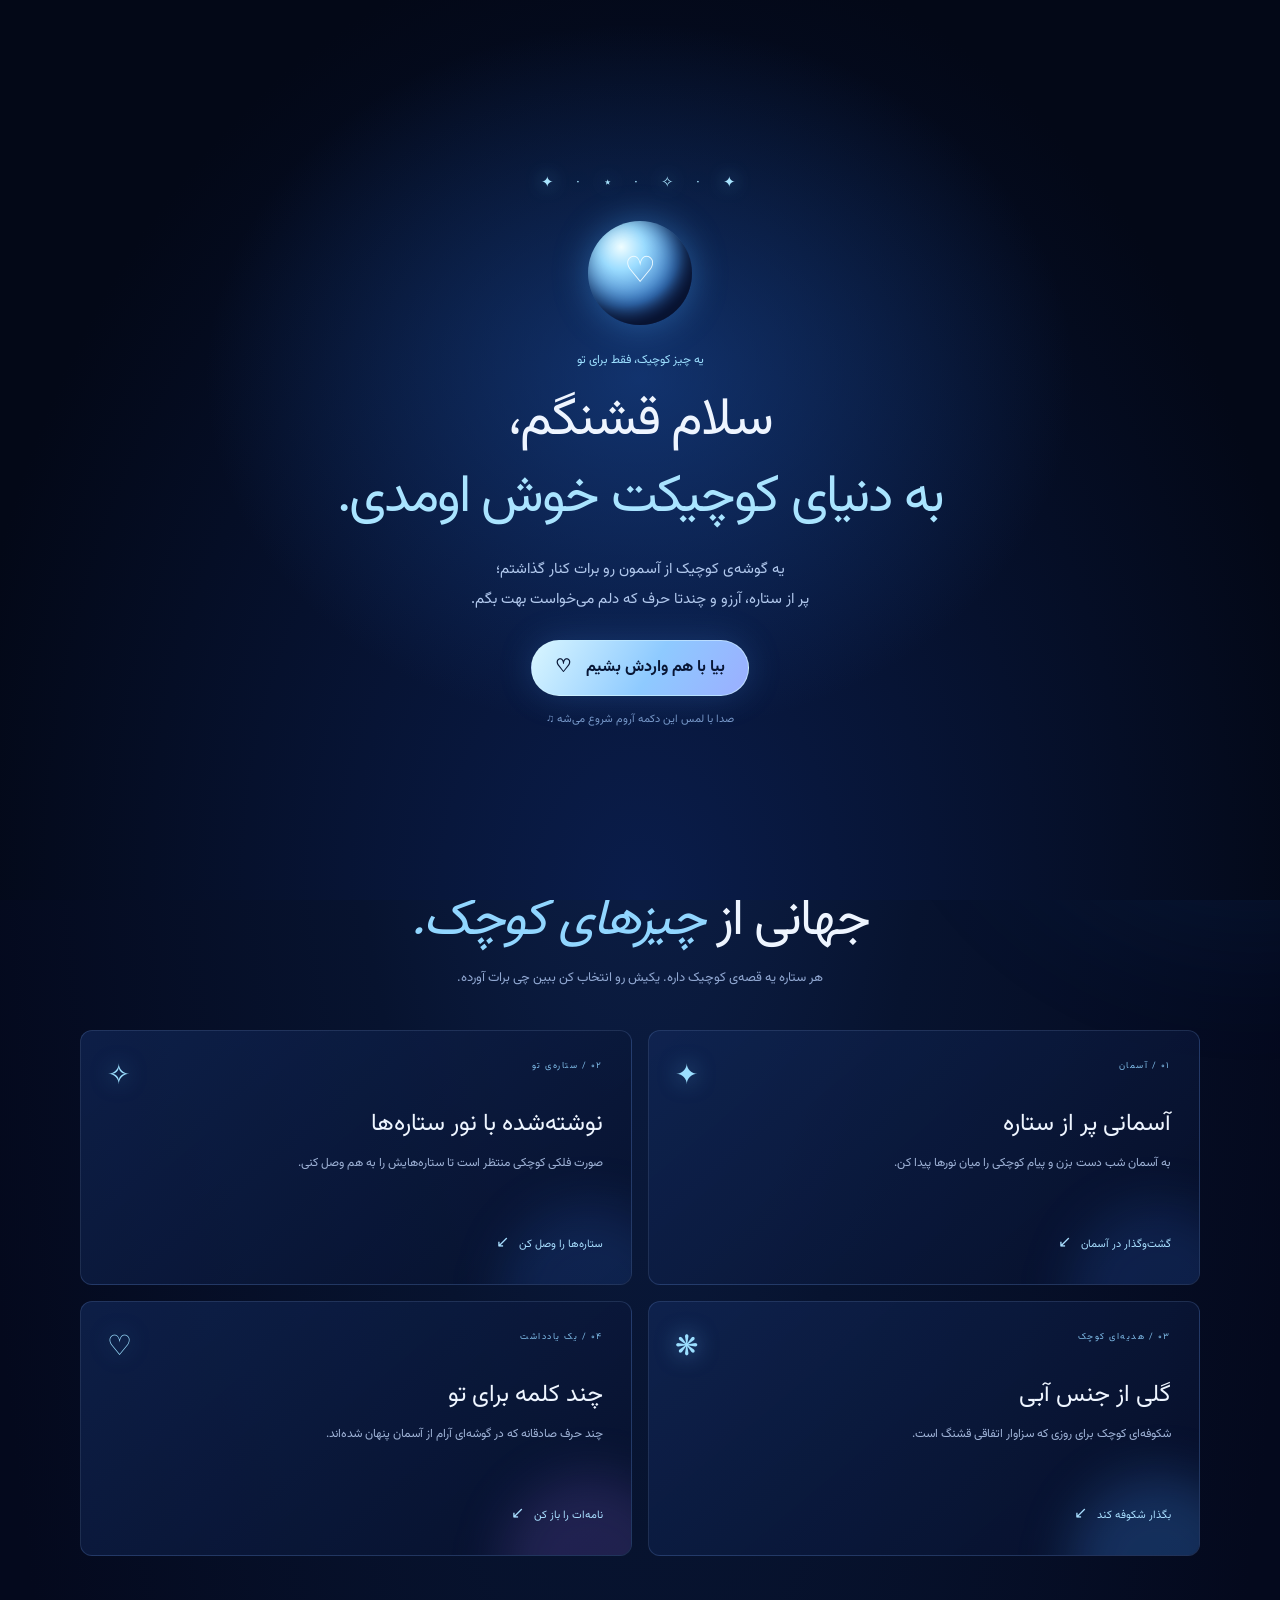
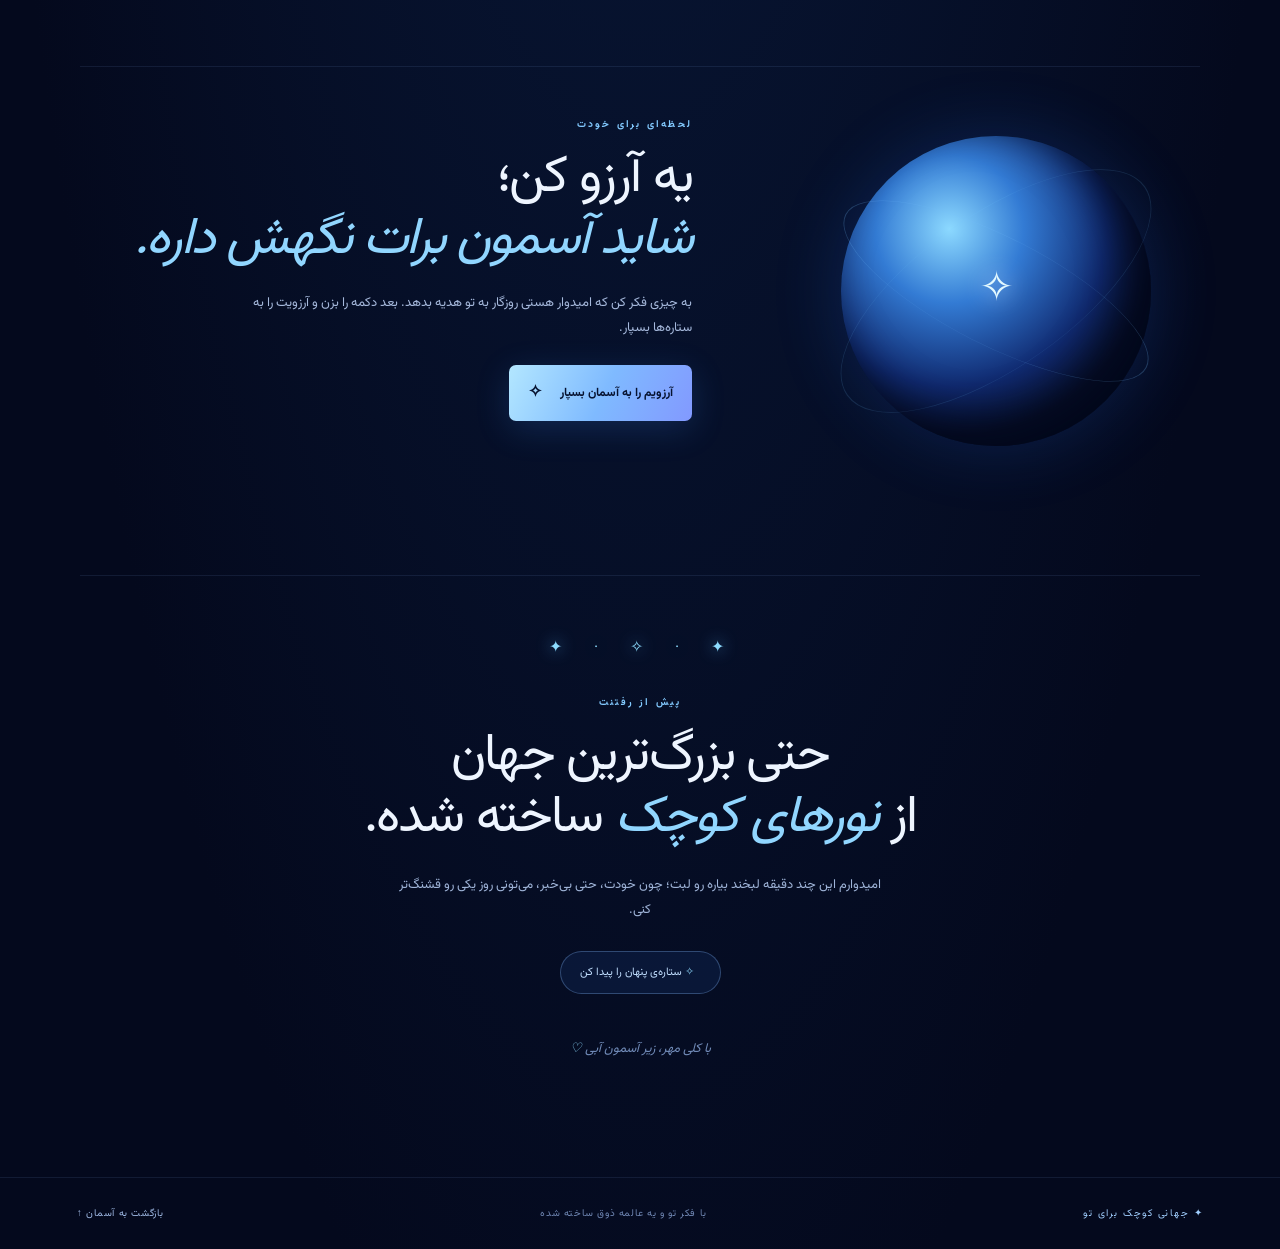
==== index.html @ e58a8e05 "test v1" ====
<!doctype html>
<html lang="fa" dir="rtl">
<head>
  <meta charset="utf-8">
  <meta name="viewport" content="width=device-width, initial-scale=1">
  <meta name="theme-color" content="#050b25">
  <meta name="description" content="جهانی کوچک که با عشق و توجه، فقط برای تو ساخته شده است.">
  <title>جهانی کوچک برای تو ✦</title>
  <link rel="preconnect" href="https://fonts.googleapis.com">
  <link rel="preconnect" href="https://fonts.gstatic.com" crossorigin>
  <link href="https://fonts.googleapis.com/css2?family=Vazirmatn:wght@300;400;500;600;700&family=Playfair+Display:wght@400;500;600;700&display=swap" rel="stylesheet">
  <link rel="stylesheet" href="style.css">
</head>
<body>

  <div id="welcomeScreen" class="welcome-screen">
    <div class="welcome-stars" aria-hidden="true">✦　·　✧　·　⋆　·　✦</div>
    <div class="welcome-moon" aria-hidden="true"><span>♡</span></div>
    <p class="welcome-kicker">یه چیز کوچیک، فقط برای تو</p>
    <h1 class="welcome-title">سلام قشنگم،<br><em>به دنیای کوچیکت خوش اومدی.</em></h1>
    <p class="welcome-text">یه گوشه‌ی کوچیک از آسمون رو برات کنار گذاشتم؛<br>پر از ستاره، آرزو و چندتا حرف که دلم می‌خواست بهت بگم.</p>
    <button id="enterUniverse" class="welcome-button" type="button">بیا با هم واردش بشیم <span>♡</span></button>
    <p class="welcome-hint">صدا با لمس این دکمه آروم شروع می‌شه ♫</p>
  </div>

  <div class="sky-noise" aria-hidden="true"></div>
  <canvas id="starfield" aria-hidden="true"></canvas>
  <div class="nebula nebula-one" aria-hidden="true"></div>
  <div class="nebula nebula-two" aria-hidden="true"></div>

  <header class="topbar">
    <a class="brand" href="#home" aria-label="خانه"><span class="brand-star">✦</span> جهانی کوچک برای تو</a>
    <button id="soundToggle" class="icon-button" type="button" aria-label="روشن یا خاموش کردن موسیقی" title="موسیقی"><span id="soundIcon">♫</span><span id="soundState">موسیقی خاموش</span></button>
  </header>

  <main>
    <section id="home" class="hero section-shell">
      <div class="hero-copy">
        <p class="eyebrow"><span class="eyebrow-line"></span> یه گوشه‌ی کوچیک از بی‌نهایت</p>
        <h1>یه جای کوچیک توی این دنیا هست،<br><em>که فقط برای توئه.</em></h1>
        <p class="hero-description">یه گوشه‌ی آروم از کهکشان؛ پر از ستاره، آرزوهای قشنگ و همه‌ی رنگ‌های آبی‌ای که دوست داری.</p>
        <div class="hero-actions">
          <a class="primary-button" href="#explore">بیا توی دنیای خودت <span>↙</span></a>
          <button class="text-button" id="shootingStarButton" type="button">آرزو کن <span>✧</span></button>
        </div>
        <div class="hero-note"><span class="pulse-dot"></span> عجله نکن قشنگم؛ اینجا مال خودته.</div>
      </div>
      <div class="hero-art" aria-label="تصویری خیالی از سیاره‌ای آبی و ماه درخشان">
        <div class="orbit orbit-one"></div><div class="orbit orbit-two"></div>
        <div class="planet planet-main"><div class="planet-shine"></div></div>
        <div class="moon"></div><div class="tiny-planet"></div>
        <div class="orbit-label label-top">∞ &nbsp; شگفتی‌های کوچک</div>
        <div class="orbit-label label-bottom">یک آسمان · بی‌نهایت امکان</div>
        <span class="floating-star fs-one">✦</span><span class="floating-star fs-two">✧</span><span class="floating-star fs-three">✦</span>
      </div>
      <a class="scroll-cue" href="#explore"><span></span> برای کشف، پایین برو</a>
    </section>

    <section id="explore" class="section-shell explore-section">
      <div class="section-heading">
        <p class="eyebrow">صورت فلکی مخصوص تو</p>
        <h2>جهانی از <em>چیزهای کوچک.</em></h2>
        <p>هر ستاره یه قصه‌ی کوچیک داره. یکیش رو انتخاب کن ببین چی برات آورده.</p>
      </div>
      <div class="feature-grid">
        <button class="feature-card card-stars" data-modal="stars" type="button">
          <span class="card-number">۰۱ / آسمان</span><span class="card-icon">✦</span>
          <span class="card-title">آسمانی پر از ستاره</span>
          <span class="card-description">به آسمان شب دست بزن و پیام کوچکی را میان نورها پیدا کن.</span>
          <span class="card-link">گشت‌وگذار در آسمان <b>↙</b></span><span class="card-glow"></span>
        </button>
        <button class="feature-card card-constellation" data-modal="constellation" type="button">
          <span class="card-number">۰۲ / ستاره‌ی تو</span><span class="card-icon">✧</span>
          <span class="card-title">نوشته‌شده با نور ستاره‌ها</span>
          <span class="card-description">صورت فلکی کوچکی منتظر است تا ستاره‌هایش را به هم وصل کنی.</span>
          <span class="card-link">ستاره‌ها را وصل کن <b>↙</b></span><span class="card-glow"></span>
        </button>
        <button class="feature-card card-flower" data-modal="flower" type="button">
          <span class="card-number">۰۳ / هدیه‌ای کوچک</span><span class="card-icon">❋</span>
          <span class="card-title">گلی از جنس آبی</span>
          <span class="card-description">شکوفه‌ای کوچک برای روزی که سزاوار اتفاقی قشنگ است.</span>
          <span class="card-link">بگذار شکوفه کند <b>↙</b></span><span class="card-glow"></span>
        </button>
        <button class="feature-card card-letter" data-modal="letter" type="button">
          <span class="card-number">۰۴ / یک یادداشت</span><span class="card-icon">♡</span>
          <span class="card-title">چند کلمه برای تو</span>
          <span class="card-description">چند حرف صادقانه که در گوشه‌ای آرام از آسمان پنهان شده‌اند.</span>
          <span class="card-link">نامه‌ات را باز کن <b>↙</b></span><span class="card-glow"></span>
        </button>
      </div>
    </section>

    <section class="wish-section section-shell">
      <div class="wish-orb" aria-hidden="true"><span>✧</span></div>
      <div class="wish-copy">
        <p class="eyebrow">لحظه‌ای برای خودت</p>
        <h2>یه آرزو کن؛<br><em>شاید آسمون برات نگهش داره.</em></h2>
        <p>به چیزی فکر کن که امیدوار هستی روزگار به تو هدیه بدهد. بعد دکمه را بزن و آرزویت را به ستاره‌ها بسپار.</p>
        <button id="wishButton" class="primary-button" type="button">آرزویم را به آسمان بسپار <span>✧</span></button>
        <p id="wishFeedback" class="wish-feedback" aria-live="polite"></p>
      </div>
    </section>

    <section class="final-section section-shell">
      <div class="final-stars">✦　·　✧　·　✦</div>
      <p class="eyebrow">پیش از رفتنت</p>
      <h2>حتی بزرگ‌ترین جهان<br>از <em>نورهای کوچک</em> ساخته شده.</h2>
      <p class="final-message">امیدوارم این چند دقیقه لبخند بیاره رو لبت؛ چون خودت، حتی بی‌خبر، می‌تونی روز یکی رو قشنگ‌تر کنی.</p>
      <button id="secretButton" class="secret-button" type="button"><span class="lock-icon">✧</span> ستاره‌ی پنهان را پیدا کن</button>
      <p class="signature">با کلی مهر، زیر آسمون آبی <span>♡</span></p>
    </section>
  </main>

  <footer class="footer"><span>✦ جهانی کوچک برای تو</span><span>با فکر تو و یه عالمه ذوق ساخته شده</span><a href="#home">بازگشت به آسمان ↑</a></footer>

  <div id="modalBackdrop" class="modal-backdrop" hidden>
    <section class="modal" role="dialog" aria-modal="true" aria-labelledby="modalTitle">
      <button id="closeModal" class="modal-close" type="button" aria-label="بستن">×</button>
      <div id="modalVisual" class="modal-visual" aria-hidden="true"></div>
      <p id="modalEyebrow" class="eyebrow">کشفی کوچک</p>
      <h2 id="modalTitle">شگفتی کوچکی</h2>
      <div id="modalBody" class="modal-body"></div>
      <div id="modalExtra"></div>
    </section>
  </div>
  <div id="toast" class="toast" role="status" aria-live="polite"></div>
  <script src="script.js"></script>
</body>
</html>
---- style.css ----
:root {
  --ink: #eef5ff; --muted: #a4b8df; --blue: #78baff; --cyan: #8de8ff;
  --night: #04091d; --panel: rgba(10, 22, 57, .68); --line: rgba(142, 184, 255, .17);
  --serif: "Vazirmatn", Tahoma, serif; --sans: "Vazirmatn", Tahoma, sans-serif;
}
* { box-sizing: border-box; }
html { scroll-behavior: smooth; scroll-padding-top: 90px; }
body { margin: 0; min-height: 100vh; color: var(--ink); background: radial-gradient(ellipse at 50% 0%, #11295b 0%, #07132f 38%, #04091d 78%); font-family: var(--sans); overflow-x: hidden; direction: rtl; }
body.modal-open { overflow: hidden; }
button, a { font: inherit; }
a { color: inherit; text-decoration: none; }
button { color: inherit; }
::selection { background: #6caaff; color: #03102c; }
#starfield { position: fixed; inset: 0; width: 100%; height: 100%; z-index: -2; pointer-events: none; }
.sky-noise { position: fixed; inset: 0; z-index: -1; pointer-events: none; opacity: .13; background-image: url("data:image/svg+xml,%3Csvg viewBox='0 0 180 180' xmlns='http://www.w3.org/2000/svg'%3E%3Cfilter id='n'%3E%3CfeTurbulence type='fractalNoise' baseFrequency='.85' numOctaves='3' stitchTiles='stitch'/%3E%3C/filter%3E%3Crect width='100%25' height='100%25' filter='url(%23n)' opacity='.3'/%3E%3C/svg%3E"); }
.nebula { position: fixed; width: 40vw; height: 40vw; border-radius: 50%; filter: blur(90px); z-index: -2; opacity: .11; pointer-events: none; }
.nebula-one { background: #245de4; top: 10%; left: -18%; }.nebula-two { background: #267bd5; right: -18%; top: 45%; }
.topbar { height: 82px; padding: 0 clamp(22px, 6vw, 90px); display: flex; align-items: center; justify-content: space-between; border-bottom: 1px solid rgba(163, 196, 255, .1); background: rgba(4, 9, 29, .36); backdrop-filter: blur(16px); position: sticky; top: 0; z-index: 20; }
.brand { font-family: var(--serif); letter-spacing: .04em; font-size: 18px; }.brand-star { color: var(--cyan); margin-right: 9px; text-shadow: 0 0 16px #6dbaff; }
.icon-button { display: flex; align-items: center; gap: 8px; background: transparent; border: 1px solid var(--line); border-radius: 99px; padding: 10px 14px; color: var(--muted); cursor: pointer; font-size: 13px; transition: .2s; }.icon-button:hover { border-color: #79baff; color: white; }
.section-shell { width: min(1120px, calc(100% - 44px)); margin-inline: auto; }
.hero { min-height: 690px; display: grid; grid-template-columns: 1.02fr .98fr; align-items: center; gap: 30px; position: relative; padding-top: 50px; padding-bottom: 95px; }
.hero-copy { position: relative; z-index: 2; padding-bottom: 10px; }.eyebrow { color: #83caff; letter-spacing: .22em; font-size: 10px; font-weight: 700; margin: 0 0 22px; }.eyebrow-line { display: inline-block; vertical-align: middle; width: 26px; height: 1px; background: var(--cyan); margin-right: 10px; }
h1, h2 { font-family: var(--serif); font-weight: 400; letter-spacing: -.035em; } h1 { font-size: clamp(42px, 5vw, 68px); line-height: 1.13; margin: 0; } h1 em, h2 em { color: #91d6ff; font-weight: 400; }
.hero-description { max-width: 440px; color: #afc1e4; line-height: 1.9; font-size: 14px; margin: 24px 0 28px; }
.hero-actions { display: flex; align-items: center; flex-wrap: wrap; gap: 22px; }.primary-button { display: inline-flex; align-items: center; justify-content: center; gap: 18px; background: linear-gradient(115deg, #b3e7ff, #7fbaff 52%, #8299ff); color: #071331; font-weight: 700; font-size: 12px; border: 0; border-radius: 7px; padding: 15px 19px; cursor: pointer; box-shadow: 0 8px 34px rgba(65, 144, 255, .19); transition: transform .25s, box-shadow .25s; }.primary-button:hover { transform: translateY(-3px); box-shadow: 0 12px 42px rgba(65, 144, 255, .32); }.primary-button span { font-size: 17px; }
.text-button { background: transparent; border: 0; color: #c2d3f3; font-size: 12px; cursor: pointer; padding: 10px 0; }.text-button span { color: var(--cyan); margin-left: 5px; font-size: 17px; }.hero-note { margin-top: 34px; font-size: 11px; color: #8297bf; display: flex; align-items: center; gap: 9px; }.pulse-dot { width: 6px; height: 6px; border-radius: 50%; background: #6ce2ff; box-shadow: 0 0 12px #6ce2ff; }
.hero-art { height: 470px; position: relative; display: grid; place-items: center; isolation: isolate; }.hero-art::before { content: ""; position: absolute; width: 85%; aspect-ratio: 1; border-radius: 50%; background: radial-gradient(circle, rgba(39, 114, 255, .22), rgba(13, 42, 111, .07) 48%, transparent 70%); }
.planet { position: absolute; border-radius: 50%; }.planet-main { width: clamp(180px, 22vw, 270px); aspect-ratio: 1; background: radial-gradient(circle at 30% 25%, #a9efff 0%, #448ddd 13%, #244da8 39%, #101f5a 68%, #07112f 85%); box-shadow: inset -20px -25px 45px #020719, inset 8px 8px 25px rgba(169, 239, 255, .38), 0 0 55px rgba(47, 129, 255, .28); overflow: hidden; animation: planetFloat 8s ease-in-out infinite; }.planet-main::before { content: ""; position: absolute; width: 130%; height: 38%; top: 20%; left: -15%; transform: rotate(-32deg); border-radius: 50%; border-top: 10px solid rgba(116, 205, 255, .18); border-bottom: 16px solid rgba(6, 20, 69, .25); filter: blur(2px); }.planet-main::after { content: ""; position: absolute; width: 70%; height: 15%; top: 55%; left: 5%; transform: rotate(-28deg); border-radius: 50%; background: rgba(125, 214, 255, .12); filter: blur(7px); }
.planet-shine { position: absolute; width: 45%; height: 25%; top: 12%; left: 13%; border-radius: 50%; transform: rotate(-35deg); background: rgba(213, 249, 255, .22); filter: blur(10px); }
.orbit { position: absolute; border: 1px solid rgba(125, 199, 255, .2); border-radius: 50%; transform: rotate(-24deg); }.orbit-one { width: 116%; height: 44%; }.orbit-two { width: 106%; height: 67%; transform: rotate(38deg); border-color: rgba(125, 199, 255, .12); }
.moon { position: absolute; width: 66px; height: 66px; border-radius: 50%; top: 58px; right: 48px; background: #e2f5ff; box-shadow: 0 0 34px rgba(151, 222, 255, .48); }.moon::after { content: ""; position: absolute; inset: -3px -11px 4px 14px; border-radius: 50%; background: #081737; }
.tiny-planet { position: absolute; width: 18px; height: 18px; border-radius: 50%; background: #d7a8ff; top: 125px; left: 40px; box-shadow: 0 0 22px #8c81ff; }.floating-star { position: absolute; color: #d4f4ff; text-shadow: 0 0 17px #6fcfff; animation: twinkle 3s ease-in-out infinite; }.fs-one { top: 76px; left: 20%; font-size: 21px; }.fs-two { bottom: 78px; right: 20%; font-size: 27px; animation-delay: 1s; }.fs-three { top: 36%; right: 9%; font-size: 15px; animation-delay: 1.8s; }
.orbit-label { position: absolute; color: #88acd8; font-size: 9px; letter-spacing: .18em; text-transform: uppercase; }.label-top { top: 12px; left: 20px; }.label-bottom { bottom: 8px; right: 5px; }
.scroll-cue { position: absolute; bottom: 29px; left: 0; color: #748bb7; font-size: 9px; letter-spacing: .2em; display: flex; align-items: center; gap: 12px; }.scroll-cue span { display: inline-block; height: 30px; width: 1px; background: linear-gradient(var(--cyan), transparent); }
.explore-section { padding-top: 90px; padding-bottom: 110px; }.section-heading { text-align: center; margin-bottom: 42px; }.section-heading .eyebrow { margin-bottom: 14px; }.section-heading h2, .wish-copy h2, .final-section h2 { font-size: clamp(35px, 4.2vw, 52px); line-height: 1.18; margin: 0; }.section-heading > p:last-child { color: #91a8d2; font-size: 13px; margin-top: 16px; }
.feature-grid { display: grid; grid-template-columns: repeat(2, 1fr); gap: 16px; }.feature-card { position: relative; isolation: isolate; min-height: 255px; padding: 28px; text-align: left; display: flex; flex-direction: column; align-items: flex-start; border: 1px solid rgba(132, 174, 245, .19); border-radius: 12px; background: linear-gradient(140deg, rgba(17, 39, 87, .7), rgba(7, 16, 43, .75)); overflow: hidden; cursor: pointer; transition: transform .25s, border-color .25s, background .25s; }.feature-card:hover { transform: translateY(-4px); border-color: rgba(129, 201, 255, .6); background: linear-gradient(140deg, rgba(22, 54, 112, .8), rgba(7, 16, 43, .85)); }.card-number { font-size: 9px; letter-spacing: .17em; color: #80bde9; }.card-icon { position: absolute; top: 24px; right: 26px; font-size: 28px; color: #9cdfff; text-shadow: 0 0 22px rgba(106, 193, 255, .65); }.card-title { font: 24px var(--serif); margin-top: 32px; }.card-description { color: #9fb3d7; font-size: 12px; line-height: 1.8; max-width: 340px; margin-top: 10px; }.card-link { color: #a9dfff; font-size: 11px; margin-top: auto; padding-top: 22px; }.card-link b { font-size: 16px; font-weight: 400; margin-left: 7px; }.card-glow { position: absolute; z-index: -1; width: 180px; height: 180px; border-radius: 50%; right: -50px; bottom: -100px; background: rgba(54, 127, 255, .15); filter: blur(25px); }.card-flower .card-glow { background: rgba(69, 153, 255, .23); }.card-letter .card-glow { background: rgba(160, 121, 255, .16); }
.wish-section { display: grid; grid-template-columns: .8fr 1.2fr; gap: clamp(35px, 8vw, 100px); align-items: center; padding-top: 50px; padding-bottom: 110px; border-top: 1px solid rgba(143, 181, 255, .1); }.wish-orb { aspect-ratio: 1; width: min(100%, 310px); margin: auto; border-radius: 50%; position: relative; display: grid; place-items: center; background: radial-gradient(circle at 35% 30%, #8cd9ff, #337bd4 25%, #102a70 53%, #07102c 70%); box-shadow: inset -22px -20px 45px #02071a, 0 0 70px rgba(39, 114, 255, .2); }.wish-orb::before, .wish-orb::after { content: ""; position: absolute; inset: -14px; border: 1px solid rgba(117, 194, 255, .24); border-radius: 50%; transform: rotate(27deg) scaleY(.32); }.wish-orb::after { inset: -27px; transform: rotate(-35deg) scaleY(.42); border-color: rgba(117, 194, 255, .14); }.wish-orb span { font-size: 42px; color: #e3f9ff; text-shadow: 0 0 24px white; animation: twinkle 2.4s infinite; }.wish-copy .eyebrow { margin-bottom: 16px; }.wish-copy > p:not(.eyebrow):not(.wish-feedback) { color: #a6b9dc; font-size: 13px; line-height: 1.9; max-width: 440px; margin: 20px 0 25px; }.wish-feedback { color: #9edbff; font-size: 12px; min-height: 18px; margin-top: 14px; }
.final-section { text-align: center; padding-top: 60px; padding-bottom: 105px; border-top: 1px solid rgba(143, 181, 255, .1); }.final-stars { color: #8ddcff; letter-spacing: .5em; margin-bottom: 34px; text-shadow: 0 0 16px #5aaeff; }.final-section .eyebrow { margin-bottom: 16px; }.final-message { max-width: 490px; margin: 24px auto 28px; color: #9fb4d8; font-size: 13px; line-height: 1.9; }.secret-button { background: rgba(27, 58, 117, .25); border: 1px solid rgba(135, 188, 255, .3); border-radius: 99px; padding: 12px 19px; color: #c1dfff; font-size: 11px; cursor: pointer; transition: .2s; }.secret-button:hover { border-color: #8edaff; box-shadow: 0 0 24px rgba(80, 164, 255, .15); }.lock-icon { color: #8edaff; margin-right: 7px; }.signature { margin-top: 45px; color: #718bb8; font: italic 13px var(--serif); }.signature span { color: #8edaff; }
.footer { border-top: 1px solid rgba(143, 181, 255, .1); min-height: 72px; display: flex; align-items: center; justify-content: space-between; gap: 18px; padding: 20px clamp(22px, 6vw, 90px); color: #6f86b2; font-size: 10px; letter-spacing: .06em; }.footer span:first-child { color: #a1cfff; letter-spacing: .15em; }.footer a { color: #9fb9e4; }
.modal-backdrop { position: fixed; inset: 0; z-index: 50; background: rgba(1, 4, 16, .78); backdrop-filter: blur(14px); display: grid; place-items: center; padding: 20px; }.modal-backdrop[hidden] { display: none; }.modal { position: relative; width: min(540px, 100%); max-height: min(86vh, 760px); overflow-y: auto; padding: 36px clamp(22px, 5vw, 44px) 38px; border-radius: 17px; border: 1px solid rgba(140, 194, 255, .28); background: radial-gradient(ellipse at 50% 0%, #172f67, #08142f 64%); box-shadow: 0 30px 100px #000a; text-align: center; animation: modalIn .25s ease-out; }.modal-close { position: absolute; right: 15px; top: 12px; width: 35px; height: 35px; border-radius: 50%; background: rgba(255,255,255,.06); border: 1px solid var(--line); color: #d4e7ff; font-size: 24px; cursor: pointer; }.modal-visual { min-height: 110px; display: grid; place-items: center; font-size: 62px; color: #b1e7ff; text-shadow: 0 0 35px #438eff; }.modal .eyebrow { margin: 12px 0; font-size: 9px; }.modal h2 { font-size: 34px; margin: 0 0 15px; }.modal-body { color: #b3c5e4; font-size: 13px; line-height: 1.9; }.modal-body p { margin: 10px 0; }.modal-body em { color: #b3e5ff; font-style: normal; }.modal-body .personal-note { color: #d7eaff; font: 18px/1.7 var(--serif); margin: 20px 0; }.modal-extra-button { margin-top: 18px; }.name-input { width: 100%; margin-top: 15px; padding: 12px 14px; border-radius: 7px; border: 1px solid var(--line); background: rgba(2, 9, 29, .7); color: white; outline: none; }.name-input:focus { border-color: #83caff; }.mini-button { background: rgba(89, 154, 255, .14); border: 1px solid rgba(136, 198, 255, .38); border-radius: 7px; color: #d3eaff; padding: 10px 15px; cursor: pointer; font-size: 12px; margin-top: 13px; }.flower-art { height: 135px; position: relative; display: grid; place-items: center; }.flower-art .petal { position: absolute; width: 31px; height: 58px; background: linear-gradient(#c8f7ff, #5b9bff 55%, #3450bc); border-radius: 80% 20% 70% 30%; transform-origin: bottom center; box-shadow: 0 0 19px #529dff77; opacity: .9; transition: transform .8s cubic-bezier(.2,.8,.2,1); }.flower-art.bloomed .petal { transform: rotate(var(--r)) translateY(-23px) scale(1.1); }.flower-art .petal:nth-child(1) { --r: 0deg; }.flower-art .petal:nth-child(2) { --r: 60deg; }.flower-art .petal:nth-child(3) { --r: 120deg; }.flower-art .petal:nth-child(4) { --r: 180deg; }.flower-art .petal:nth-child(5) { --r: 240deg; }.flower-art .petal:nth-child(6) { --r: 300deg; }.flower-art .center { width: 23px; height: 23px; border-radius: 50%; background: radial-gradient(circle, #fff4b3, #7adfff 65%); box-shadow: 0 0 25px #8bdfff; z-index: 2; }.constellation-board { position: relative; height: 150px; margin: 15px auto; max-width: 310px; border-radius: 10px; background: radial-gradient(ellipse, #102d63, #061027); overflow: hidden; }.constellation-board button { position: absolute; border: 0; background: #d7f7ff; box-shadow: 0 0 13px #73c9ff; width: 9px; height: 9px; border-radius: 50%; padding: 0; cursor: pointer; }.constellation-board button.connected { background: white; box-shadow: 0 0 18px white; transform: scale(1.35); }.constellation-board svg { position: absolute; inset: 0; width: 100%; height: 100%; pointer-events: none; }.constellation-board line { stroke: #8cdfff; stroke-width: 1.4; stroke-dasharray: 4 4; filter: drop-shadow(0 0 4px #70baff); }
.toast { position: fixed; bottom: 24px; left: 50%; transform: translate(-50%, 20px); opacity: 0; pointer-events: none; z-index: 80; padding: 12px 17px; border: 1px solid rgba(144, 204, 255, .28); background: rgba(8, 23, 54, .95); color: #d8edff; border-radius: 99px; font-size: 12px; box-shadow: 0 10px 40px #0006; transition: .25s; white-space: nowrap; }.toast.show { opacity: 1; transform: translate(-50%, 0); }
.shooting-star { position: fixed; z-index: 60; pointer-events: none; width: 110px; height: 2px; background: linear-gradient(90deg, transparent, white); filter: drop-shadow(0 0 5px #8de8ff); transform: rotate(-32deg); animation: shoot 1.1s ease-out forwards; }
@keyframes twinkle { 0%,100% { opacity: .55; transform: scale(.9); } 50% { opacity: 1; transform: scale(1.12); } }
@keyframes planetFloat { 0%,100% { transform: translateY(0); } 50% { transform: translateY(-10px); } }
@keyframes modalIn { from { opacity: 0; transform: translateY(12px) scale(.98); } to { opacity: 1; transform: translateY(0) scale(1); } }
@keyframes shoot { from { opacity: 0; transform: translate(0,0) rotate(-32deg); } 15% { opacity: 1; } to { opacity: 0; transform: translate(-230px, 150px) rotate(-32deg); } }
@media (max-width: 800px) {
 .topbar { height: 70px; }.hero { grid-template-columns: 1fr; padding-top: 75px; gap: 10px; min-height: auto; }.hero-copy { max-width: 620px; }.hero-art { height: 360px; width: min(100%, 510px); margin: 0 auto; }.planet-main { width: 200px; }.moon { right: 12%; top: 25px; width: 48px; height: 48px; }.scroll-cue { bottom: 22px; }.explore-section { padding-top: 65px; padding-bottom: 80px; }.wish-section { grid-template-columns: 1fr; padding-top: 75px; gap: 55px; }.wish-orb { width: 220px; }.wish-copy { text-align: center; }.wish-copy > p:not(.eyebrow):not(.wish-feedback) { margin-inline: auto; }.feature-card { min-height: 250px; padding: 22px; }.card-title { font-size: 22px; }
}
@media (max-width: 540px) {
 .section-shell { width: min(100% - 34px, 1120px); }.topbar { padding-inline: 17px; }.brand { font-size: 16px; }.icon-button { padding: 9px 11px; }.hero { padding-top: 58px; padding-bottom: 80px; }.eyebrow { font-size: 9px; letter-spacing: .17em; }h1 { font-size: clamp(38px, 10.5vw, 52px); }.hero-description { font-size: 13px; }.hero-actions { gap: 15px; }.primary-button { padding: 14px 15px; font-size: 11px; }.hero-art { height: 300px; }.planet-main { width: 170px; }.moon { width: 42px; height: 42px; }.orbit-label { font-size: 7px; }.label-bottom { right: 0; }.feature-grid { grid-template-columns: 1fr; gap: 12px; }.feature-card { min-height: 218px; }.section-heading h2, .wish-copy h2, .final-section h2 { font-size: 37px; }.explore-section { padding-bottom: 65px; }.wish-section { padding-bottom: 75px; }.final-section { padding-bottom: 75px; }.footer { flex-wrap: wrap; justify-content: center; text-align: center; padding: 20px 15px; gap: 12px 20px; }.footer span:nth-child(2) { order: 3; width: 100%; }.modal { padding-top: 30px; }.toast { max-width: calc(100% - 30px); white-space: normal; text-align: center; width: max-content; }
}
@media (prefers-reduced-motion: reduce) { *, *::before, *::after { scroll-behavior: auto !important; animation-duration: .01ms !important; animation-iteration-count: 1 !important; transition-duration: .01ms !important; } }

/* Persian / RTL refinements */
body { text-align: right; }
.topbar, .footer { direction: rtl; }
.brand-star { margin-right: 0; margin-left: 9px; }
.eyebrow-line { margin-right: 0; margin-left: 10px; }
.hero-actions { flex-direction: row; }
.hero-note { direction: rtl; }
.scroll-cue { left: auto; right: 0; }
.card-icon { right: auto; left: 26px; }
.card-link b { margin-left: 0; margin-right: 7px; }
.modal-close { right: auto; left: 15px; }
.wish-copy { text-align: right; }
.wish-copy > p:not(.eyebrow):not(.wish-feedback) { margin-right: 0; }
@media (max-width: 800px) { .wish-copy { text-align: center; } .wish-copy > p:not(.eyebrow):not(.wish-feedback) { margin-right: auto; } }


/* Romantic welcome screen + extra mobile polish */
.welcome-screen {
  position: fixed; inset: 0; z-index: 100; display: flex; flex-direction: column;
  align-items: center; justify-content: center; text-align: center;
  padding: 28px 22px; overflow: hidden;
  background: radial-gradient(ellipse at 50% 42%, rgba(26, 75, 155, .58), transparent 48%),
              radial-gradient(ellipse at 50% 100%, #0a1d4b, #030817 76%);
  transition: opacity .8s ease, visibility .8s ease;
}
.welcome-screen.leaving { opacity: 0; visibility: hidden; pointer-events: none; }
.welcome-stars { color: #a9e5ff; font-size: 15px; letter-spacing: .25em; margin-bottom: 26px; text-shadow: 0 0 18px #65bfff; animation: welcomeTwinkle 3s ease-in-out infinite; }
.welcome-moon {
  width: 104px; height: 104px; border-radius: 50%; display: grid; place-items: center;
  margin-bottom: 26px; color: #f0fbff; font-size: 36px;
  background: radial-gradient(circle at 32% 25%, #effdff, #9bdcff 22%, #397bc8 56%, #13285d 75%);
  box-shadow: 0 0 35px #4aaaff66, inset -10px -12px 25px #07112c;
  animation: moonFloat 5s ease-in-out infinite;
}
.welcome-kicker { color: #9cdfff; font-size: 12px; margin: 0 0 14px; }
.welcome-title { font-size: clamp(30px, 6vw, 53px); line-height: 1.45; margin: 0; }
.welcome-title em { color: #a9e4ff; font-style: normal; }
.welcome-text { color: #b1c8ed; font-size: clamp(13px, 2.6vw, 15px); line-height: 2; margin: 18px 0 25px; }
.welcome-button { display: inline-flex; align-items: center; justify-content: center; gap: 15px; min-height: 52px;
  border: 1px solid rgba(210, 245, 255, .6); border-radius: 999px; padding: 13px 23px;
  background: linear-gradient(120deg, #d9f6ff, #8ecaff 55%, #9baeff); color: #081635; font-weight: 700;
  box-shadow: 0 0 34px #4c9dff36; cursor: pointer; transition: transform .2s, box-shadow .2s;
}
.welcome-button:hover { transform: translateY(-3px); box-shadow: 0 0 44px #4c9dff65; }
.welcome-button span { font-size: 18px; }
.welcome-hint { color: #7798c9; font-size: 11px; margin: 15px 0 0; }
@keyframes welcomeTwinkle { 0%,100% { opacity:.55; } 50% { opacity:1; } }
@keyframes moonFloat { 0%,100% { transform: translateY(0); } 50% { transform: translateY(-8px); } }
@media (max-width: 540px) {
  .welcome-screen { padding: 24px 19px; }
  .welcome-moon { width: 82px; height: 82px; font-size: 29px; margin-bottom: 22px; }
  .welcome-title { font-size: clamp(29px, 8.5vw, 39px); }
  .welcome-text { font-size: 13px; }
  .welcome-button { width: min(100%, 310px); }
  .topbar { gap: 8px; }
  #soundState { font-size: 11px; }
}
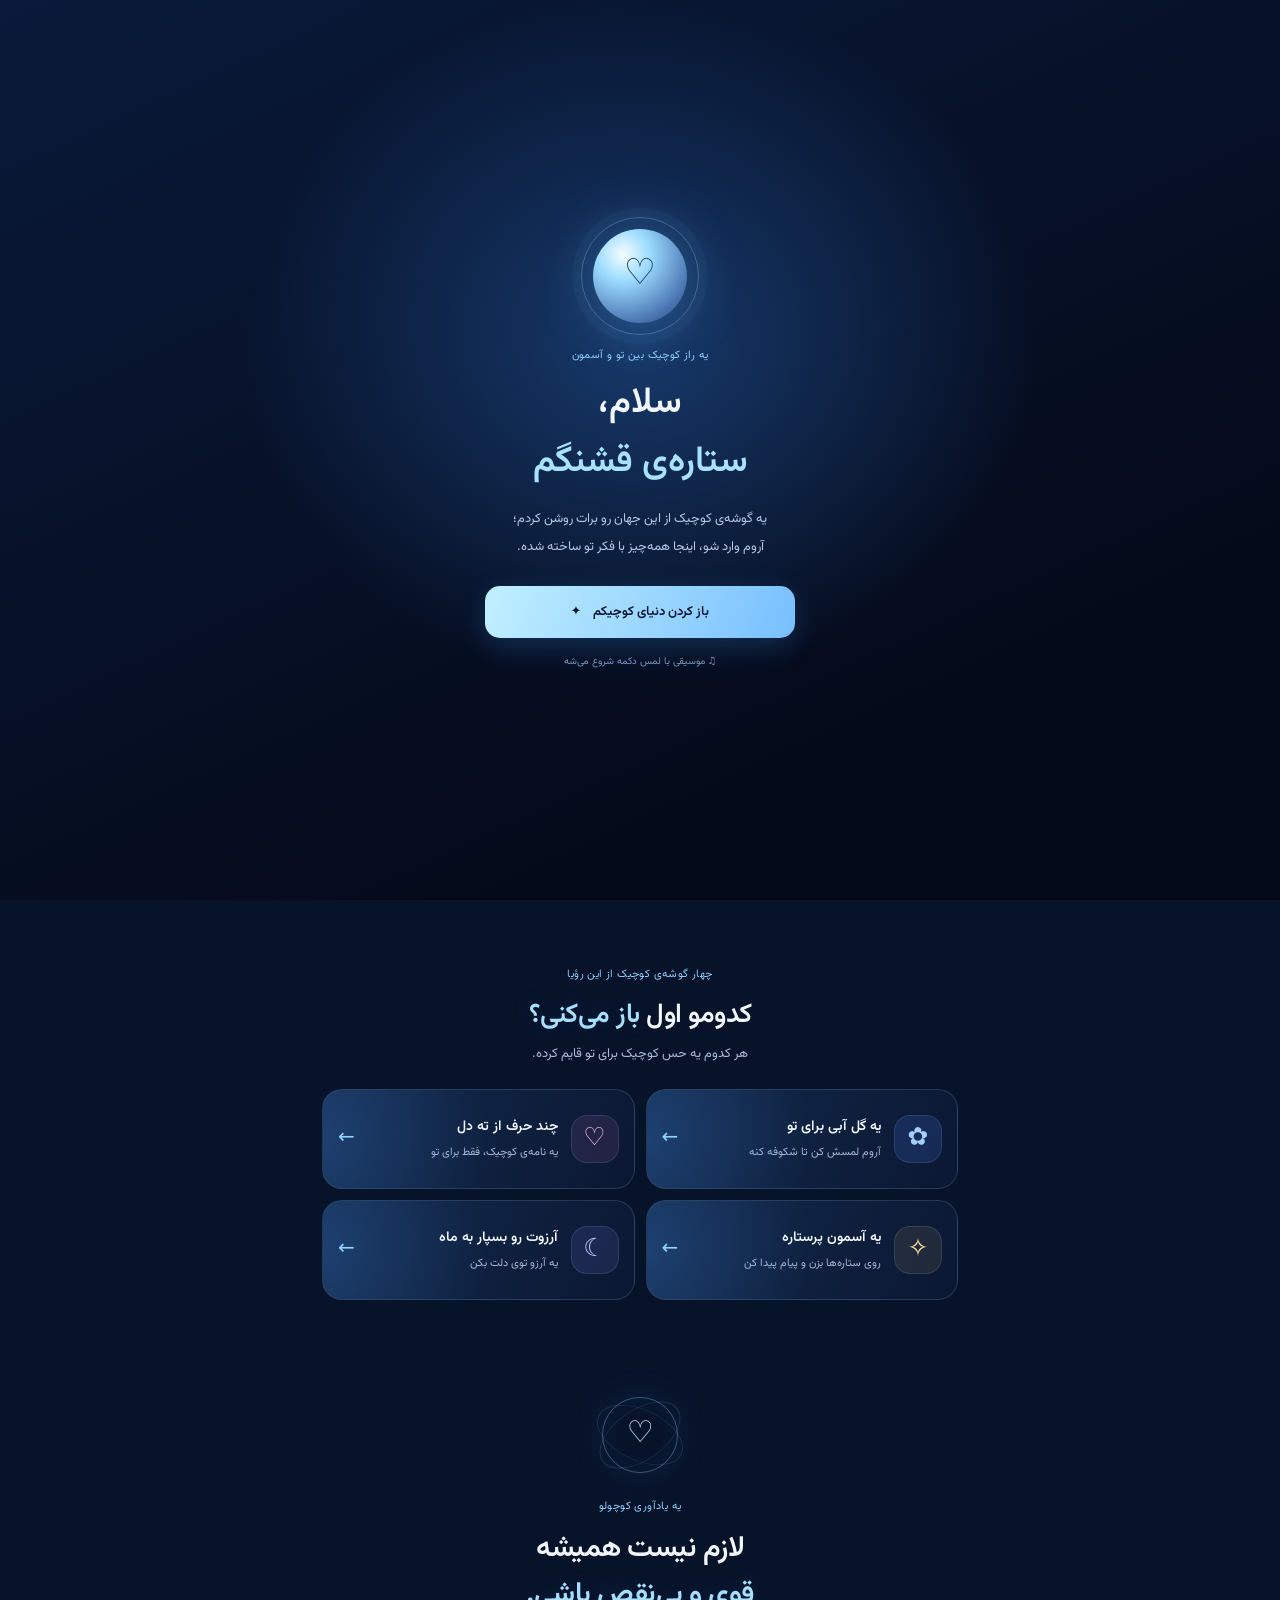
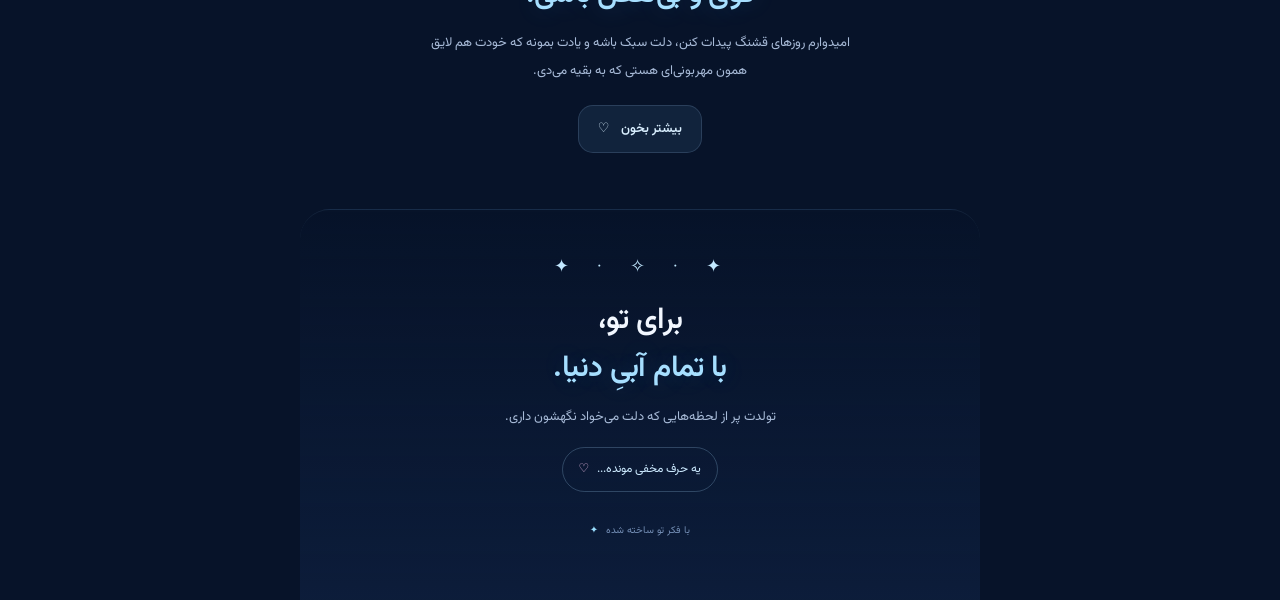
==== commit 29604cf3: "test v3" ====
--- a/index.html
+++ b/index.html
@@ -1,129 +1,39 @@
 <!doctype html>
 <html lang="fa" dir="rtl">
 <head>
-  <meta charset="utf-8">
-  <meta name="viewport" content="width=device-width, initial-scale=1">
-  <meta name="theme-color" content="#050b25">
-  <meta name="description" content="جهانی کوچک که با عشق و توجه، فقط برای تو ساخته شده است.">
-  <title>جهانی کوچک برای تو ✦</title>
-  <link rel="preconnect" href="https://fonts.googleapis.com">
-  <link rel="preconnect" href="https://fonts.gstatic.com" crossorigin>
-  <link href="https://fonts.googleapis.com/css2?family=Vazirmatn:wght@300;400;500;600;700&family=Playfair+Display:wght@400;500;600;700&display=swap" rel="stylesheet">
-  <link rel="stylesheet" href="style.css">
+<meta charset="utf-8"><meta name="viewport" content="width=device-width, initial-scale=1, viewport-fit=cover"><meta name="theme-color" content="#071329"><meta name="description" content="یک جهان کوچک، آبی و رؤیایی؛ فقط برای تو.">
+<title>برای تو، از میان ستاره‌ها ♡</title>
+<link rel="preconnect" href="https://fonts.googleapis.com"><link rel="preconnect" href="https://fonts.gstatic.com" crossorigin><link href="https://fonts.googleapis.com/css2?family=Vazirmatn:wght@300;400;500;600;700&display=swap" rel="stylesheet"><link rel="stylesheet" href="style.css">
 </head>
 <body>
-
-  <div id="welcomeScreen" class="welcome-screen">
-    <div class="welcome-stars" aria-hidden="true">✦　·　✧　·　⋆　·　✦</div>
-    <div class="welcome-moon" aria-hidden="true"><span>♡</span></div>
-    <p class="welcome-kicker">یه چیز کوچیک، فقط برای تو</p>
-    <h1 class="welcome-title">سلام قشنگم،<br><em>به دنیای کوچیکت خوش اومدی.</em></h1>
-    <p class="welcome-text">یه گوشه‌ی کوچیک از آسمون رو برات کنار گذاشتم؛<br>پر از ستاره، آرزو و چندتا حرف که دلم می‌خواست بهت بگم.</p>
-    <button id="enterUniverse" class="welcome-button" type="button">بیا با هم واردش بشیم <span>♡</span></button>
-    <p class="welcome-hint">صدا با لمس این دکمه آروم شروع می‌شه ♫</p>
-  </div>
-
-  <div class="sky-noise" aria-hidden="true"></div>
-  <canvas id="starfield" aria-hidden="true"></canvas>
-  <div class="nebula nebula-one" aria-hidden="true"></div>
-  <div class="nebula nebula-two" aria-hidden="true"></div>
-
-  <header class="topbar">
-    <a class="brand" href="#home" aria-label="خانه"><span class="brand-star">✦</span> جهانی کوچک برای تو</a>
-    <button id="soundToggle" class="icon-button" type="button" aria-label="روشن یا خاموش کردن موسیقی" title="موسیقی"><span id="soundIcon">♫</span><span id="soundState">موسیقی خاموش</span></button>
-  </header>
-
-  <main>
-    <section id="home" class="hero section-shell">
-      <div class="hero-copy">
-        <p class="eyebrow"><span class="eyebrow-line"></span> یه گوشه‌ی کوچیک از بی‌نهایت</p>
-        <h1>یه جای کوچیک توی این دنیا هست،<br><em>که فقط برای توئه.</em></h1>
-        <p class="hero-description">یه گوشه‌ی آروم از کهکشان؛ پر از ستاره، آرزوهای قشنگ و همه‌ی رنگ‌های آبی‌ای که دوست داری.</p>
-        <div class="hero-actions">
-          <a class="primary-button" href="#explore">بیا توی دنیای خودت <span>↙</span></a>
-          <button class="text-button" id="shootingStarButton" type="button">آرزو کن <span>✧</span></button>
-        </div>
-        <div class="hero-note"><span class="pulse-dot"></span> عجله نکن قشنگم؛ اینجا مال خودته.</div>
-      </div>
-      <div class="hero-art" aria-label="تصویری خیالی از سیاره‌ای آبی و ماه درخشان">
-        <div class="orbit orbit-one"></div><div class="orbit orbit-two"></div>
-        <div class="planet planet-main"><div class="planet-shine"></div></div>
-        <div class="moon"></div><div class="tiny-planet"></div>
-        <div class="orbit-label label-top">∞ &nbsp; شگفتی‌های کوچک</div>
-        <div class="orbit-label label-bottom">یک آسمان · بی‌نهایت امکان</div>
-        <span class="floating-star fs-one">✦</span><span class="floating-star fs-two">✧</span><span class="floating-star fs-three">✦</span>
-      </div>
-      <a class="scroll-cue" href="#explore"><span></span> برای کشف، پایین برو</a>
-    </section>
-
-    <section id="explore" class="section-shell explore-section">
-      <div class="section-heading">
-        <p class="eyebrow">صورت فلکی مخصوص تو</p>
-        <h2>جهانی از <em>چیزهای کوچک.</em></h2>
-        <p>هر ستاره یه قصه‌ی کوچیک داره. یکیش رو انتخاب کن ببین چی برات آورده.</p>
-      </div>
-      <div class="feature-grid">
-        <button class="feature-card card-stars" data-modal="stars" type="button">
-          <span class="card-number">۰۱ / آسمان</span><span class="card-icon">✦</span>
-          <span class="card-title">آسمانی پر از ستاره</span>
-          <span class="card-description">به آسمان شب دست بزن و پیام کوچکی را میان نورها پیدا کن.</span>
-          <span class="card-link">گشت‌وگذار در آسمان <b>↙</b></span><span class="card-glow"></span>
-        </button>
-        <button class="feature-card card-constellation" data-modal="constellation" type="button">
-          <span class="card-number">۰۲ / ستاره‌ی تو</span><span class="card-icon">✧</span>
-          <span class="card-title">نوشته‌شده با نور ستاره‌ها</span>
-          <span class="card-description">صورت فلکی کوچکی منتظر است تا ستاره‌هایش را به هم وصل کنی.</span>
-          <span class="card-link">ستاره‌ها را وصل کن <b>↙</b></span><span class="card-glow"></span>
-        </button>
-        <button class="feature-card card-flower" data-modal="flower" type="button">
-          <span class="card-number">۰۳ / هدیه‌ای کوچک</span><span class="card-icon">❋</span>
-          <span class="card-title">گلی از جنس آبی</span>
-          <span class="card-description">شکوفه‌ای کوچک برای روزی که سزاوار اتفاقی قشنگ است.</span>
-          <span class="card-link">بگذار شکوفه کند <b>↙</b></span><span class="card-glow"></span>
-        </button>
-        <button class="feature-card card-letter" data-modal="letter" type="button">
-          <span class="card-number">۰۴ / یک یادداشت</span><span class="card-icon">♡</span>
-          <span class="card-title">چند کلمه برای تو</span>
-          <span class="card-description">چند حرف صادقانه که در گوشه‌ای آرام از آسمان پنهان شده‌اند.</span>
-          <span class="card-link">نامه‌ات را باز کن <b>↙</b></span><span class="card-glow"></span>
-        </button>
-      </div>
-    </section>
-
-    <section class="wish-section section-shell">
-      <div class="wish-orb" aria-hidden="true"><span>✧</span></div>
-      <div class="wish-copy">
-        <p class="eyebrow">لحظه‌ای برای خودت</p>
-        <h2>یه آرزو کن؛<br><em>شاید آسمون برات نگهش داره.</em></h2>
-        <p>به چیزی فکر کن که امیدوار هستی روزگار به تو هدیه بدهد. بعد دکمه را بزن و آرزویت را به ستاره‌ها بسپار.</p>
-        <button id="wishButton" class="primary-button" type="button">آرزویم را به آسمان بسپار <span>✧</span></button>
-        <p id="wishFeedback" class="wish-feedback" aria-live="polite"></p>
-      </div>
-    </section>
-
-    <section class="final-section section-shell">
-      <div class="final-stars">✦　·　✧　·　✦</div>
-      <p class="eyebrow">پیش از رفتنت</p>
-      <h2>حتی بزرگ‌ترین جهان<br>از <em>نورهای کوچک</em> ساخته شده.</h2>
-      <p class="final-message">امیدوارم این چند دقیقه لبخند بیاره رو لبت؛ چون خودت، حتی بی‌خبر، می‌تونی روز یکی رو قشنگ‌تر کنی.</p>
-      <button id="secretButton" class="secret-button" type="button"><span class="lock-icon">✧</span> ستاره‌ی پنهان را پیدا کن</button>
-      <p class="signature">با کلی مهر، زیر آسمون آبی <span>♡</span></p>
-    </section>
-  </main>
-
-  <footer class="footer"><span>✦ جهانی کوچک برای تو</span><span>با فکر تو و یه عالمه ذوق ساخته شده</span><a href="#home">بازگشت به آسمان ↑</a></footer>
-
-  <div id="modalBackdrop" class="modal-backdrop" hidden>
-    <section class="modal" role="dialog" aria-modal="true" aria-labelledby="modalTitle">
-      <button id="closeModal" class="modal-close" type="button" aria-label="بستن">×</button>
-      <div id="modalVisual" class="modal-visual" aria-hidden="true"></div>
-      <p id="modalEyebrow" class="eyebrow">کشفی کوچک</p>
-      <h2 id="modalTitle">شگفتی کوچکی</h2>
-      <div id="modalBody" class="modal-body"></div>
-      <div id="modalExtra"></div>
-    </section>
-  </div>
-  <div id="toast" class="toast" role="status" aria-live="polite"></div>
-  <script src="script.js"></script>
-</body>
-</html>+<div class="ambient" aria-hidden="true"><span class="glow g1"></span><span class="glow g2"></span><div id="stars"></div></div>
+<div id="welcome" class="welcome">
+  <div class="welcome-moon"><span>♡</span></div><p class="eyebrow">یه راز کوچیک بین تو و آسمون</p>
+  <h1>سلام، <span>ستاره‌ی قشنگم</span></h1>
+  <p class="welcome-copy">یه گوشه‌ی کوچیک از این جهان رو برات روشن کردم؛<br>آروم وارد شو، اینجا همه‌چیز با فکر تو ساخته شده.</p>
+  <button id="enter" class="button primary">باز کردن دنیای کوچیکم <span>✦</span></button>
+  <small>♫ موسیقی با لمس دکمه شروع می‌شه</small>
+</div>
+<header class="app-header"><a href="#top" class="wordmark"><span class="mini-star">✦</span> برای تو</a><button id="sound" class="sound-button" aria-label="روشن یا خاموش کردن موسیقی">♫ <span>موسیقی</span></button></header>
+<main id="top">
+<section class="hero page-pad">
+  <div class="hero-label"><span class="live-dot"></span> یه جهان کوچیک، فقط برای تو</div>
+  <h2>کاش می‌شد یه تیکه از <em>آسمون رو</em><br>بذارم توی دستات.</h2>
+  <p>پس یه دنیای کوچیک ساختم؛ پر از آبیِ آروم، ستاره‌های ریز و حرف‌هایی که شاید گفتنشون رو گذاشته بودم برای یه روز خاص.</p>
+  <div class="planet-scene" aria-label="سیاره‌ای درخشان میان ستاره‌ها"><div class="planet-ring"></div><div class="planet"><span class="planet-light"></span><i></i></div><span class="orbit-moon"></span><span class="spark s1">✦</span><span class="spark s2">✧</span><span class="spark s3">·</span><span class="spark s4">✦</span><div class="planet-caption">یه جای امن برای آرزوها</div></div>
+  <a class="scroll-link" href="#moments">آروم بیا پایین <span>↓</span></a>
+</section>
+<section id="moments" class="moments page-pad"><div class="section-intro"><span class="eyebrow">چهار گوشه‌ی کوچیک از این رؤیا</span><h2>کدومو اول <em>باز می‌کنی؟</em></h2><p>هر کدوم یه حس کوچیک برای تو قایم کرده.</p></div>
+<div class="tile-list">
+<button class="tile tile-flower" data-open="flower"><span class="tile-icon flower-icon">✿</span><span class="tile-text"><b>یه گل آبی برای تو</b><small>آروم لمسش کن تا شکوفه کنه</small></span><span class="tile-arrow">←</span></button>
+<button class="tile tile-letter" data-open="letter"><span class="tile-icon">♡</span><span class="tile-text"><b>چند حرف از ته دل</b><small>یه نامه‌ی کوچیک، فقط برای تو</small></span><span class="tile-arrow">←</span></button>
+<button class="tile tile-stars" data-open="stars"><span class="tile-icon">✧</span><span class="tile-text"><b>یه آسمون پرستاره</b><small>روی ستاره‌ها بزن و پیام پیدا کن</small></span><span class="tile-arrow">←</span></button>
+<button class="tile tile-wish" data-open="wish"><span class="tile-icon">☾</span><span class="tile-text"><b>آرزوت رو بسپار به ماه</b><small>یه آرزو توی دلت بکن</small></span><span class="tile-arrow">←</span></button>
+</div></section>
+<section class="little-note page-pad"><div class="note-orbit"><span>♡</span></div><span class="eyebrow">یه یادآوری کوچولو</span><h2>لازم نیست همیشه<br><em>قوی و بی‌نقص باشی.</em></h2><p>امیدوارم روزهای قشنگ پیدات کنن، دلت سبک باشه و یادت بمونه که خودت هم لایق همون مهربونی‌ای هستی که به بقیه می‌دی.</p><button class="button ghost" data-open="letter">بیشتر بخون <span>♡</span></button></section>
+<section class="ending page-pad"><div class="ending-stars">✦　·　✧　·　✦</div><h2>برای تو،<br><em>با تمام آبیِ دنیا.</em></h2><p>تولدت پر از لحظه‌هایی که دلت می‌خواد نگهشون داری.</p><button id="secret" class="secret-button">یه حرف مخفی مونده... <span>♡</span></button><footer>با فکر تو ساخته شده <span>✦</span></footer></section>
+</main>
+<nav class="bottom-nav" aria-label="ناوبری"><a href="#top"><span>⌂</span><small>خانه</small></a><a href="#moments"><span>✧</span><small>کشف کن</small></a><button id="navFlower"><span>✿</span><small>گل آبی</small></button><button id="navLetter"><span>♡</span><small>نامه</small></button></nav>
+<div id="overlay" class="overlay" hidden><section class="sheet" role="dialog" aria-modal="true" aria-labelledby="sheetTitle"><div class="sheet-handle"></div><button id="close" class="close" aria-label="بستن">×</button><div id="sheetVisual" class="sheet-visual"></div><span id="sheetEyebrow" class="eyebrow">یه چیز کوچیک برای تو</span><h2 id="sheetTitle">گلی برای تو</h2><div id="sheetContent" class="sheet-content"></div><div id="sheetActions" class="sheet-actions"></div></section></div>
+<div id="toast" class="toast" role="status" aria-live="polite"></div><script src="script.js"></script>
+</body></html>
--- a/style.css
+++ b/style.css
@@ -1,112 +1,2 @@
- :root {
-  --ink: #eef5ff; --muted: #a4b8df; --blue: #78baff; --cyan: #8de8ff;
-  --night: #04091d; --panel: rgba(10, 22, 57, .68); --line: rgba(142, 184, 255, .17);
-  --serif: "Vazirmatn", Tahoma, serif; --sans: "Vazirmatn", Tahoma, sans-serif;
-}
-* { box-sizing: border-box; }
-html { scroll-behavior: smooth; scroll-padding-top: 90px; }
-body { margin: 0; min-height: 100vh; color: var(--ink); background: radial-gradient(ellipse at 50% 0%, #11295b 0%, #07132f 38%, #04091d 78%); font-family: var(--sans); overflow-x: hidden; direction: rtl; }
-body.modal-open { overflow: hidden; }
-button, a { font: inherit; }
-a { color: inherit; text-decoration: none; }
-button { color: inherit; }
-::selection { background: #6caaff; color: #03102c; }
-#starfield { position: fixed; inset: 0; width: 100%; height: 100%; z-index: -2; pointer-events: none; }
-.sky-noise { position: fixed; inset: 0; z-index: -1; pointer-events: none; opacity: .13; background-image: url("data:image/svg+xml,%3Csvg viewBox='0 0 180 180' xmlns='http://www.w3.org/2000/svg'%3E%3Cfilter id='n'%3E%3CfeTurbulence type='fractalNoise' baseFrequency='.85' numOctaves='3' stitchTiles='stitch'/%3E%3C/filter%3E%3Crect width='100%25' height='100%25' filter='url(%23n)' opacity='.3'/%3E%3C/svg%3E"); }
-.nebula { position: fixed; width: 40vw; height: 40vw; border-radius: 50%; filter: blur(90px); z-index: -2; opacity: .11; pointer-events: none; }
-.nebula-one { background: #245de4; top: 10%; left: -18%; }.nebula-two { background: #267bd5; right: -18%; top: 45%; }
-.topbar { height: 82px; padding: 0 clamp(22px, 6vw, 90px); display: flex; align-items: center; justify-content: space-between; border-bottom: 1px solid rgba(163, 196, 255, .1); background: rgba(4, 9, 29, .36); backdrop-filter: blur(16px); position: sticky; top: 0; z-index: 20; }
-.brand { font-family: var(--serif); letter-spacing: .04em; font-size: 18px; }.brand-star { color: var(--cyan); margin-right: 9px; text-shadow: 0 0 16px #6dbaff; }
-.icon-button { display: flex; align-items: center; gap: 8px; background: transparent; border: 1px solid var(--line); border-radius: 99px; padding: 10px 14px; color: var(--muted); cursor: pointer; font-size: 13px; transition: .2s; }.icon-button:hover { border-color: #79baff; color: white; }
-.section-shell { width: min(1120px, calc(100% - 44px)); margin-inline: auto; }
-.hero { min-height: 690px; display: grid; grid-template-columns: 1.02fr .98fr; align-items: center; gap: 30px; position: relative; padding-top: 50px; padding-bottom: 95px; }
-.hero-copy { position: relative; z-index: 2; padding-bottom: 10px; }.eyebrow { color: #83caff; letter-spacing: .22em; font-size: 10px; font-weight: 700; margin: 0 0 22px; }.eyebrow-line { display: inline-block; vertical-align: middle; width: 26px; height: 1px; background: var(--cyan); margin-right: 10px; }
-h1, h2 { font-family: var(--serif); font-weight: 400; letter-spacing: -.035em; } h1 { font-size: clamp(42px, 5vw, 68px); line-height: 1.13; margin: 0; } h1 em, h2 em { color: #91d6ff; font-weight: 400; }
-.hero-description { max-width: 440px; color: #afc1e4; line-height: 1.9; font-size: 14px; margin: 24px 0 28px; }
-.hero-actions { display: flex; align-items: center; flex-wrap: wrap; gap: 22px; }.primary-button { display: inline-flex; align-items: center; justify-content: center; gap: 18px; background: linear-gradient(115deg, #b3e7ff, #7fbaff 52%, #8299ff); color: #071331; font-weight: 700; font-size: 12px; border: 0; border-radius: 7px; padding: 15px 19px; cursor: pointer; box-shadow: 0 8px 34px rgba(65, 144, 255, .19); transition: transform .25s, box-shadow .25s; }.primary-button:hover { transform: translateY(-3px); box-shadow: 0 12px 42px rgba(65, 144, 255, .32); }.primary-button span { font-size: 17px; }
-.text-button { background: transparent; border: 0; color: #c2d3f3; font-size: 12px; cursor: pointer; padding: 10px 0; }.text-button span { color: var(--cyan); margin-left: 5px; font-size: 17px; }.hero-note { margin-top: 34px; font-size: 11px; color: #8297bf; display: flex; align-items: center; gap: 9px; }.pulse-dot { width: 6px; height: 6px; border-radius: 50%; background: #6ce2ff; box-shadow: 0 0 12px #6ce2ff; }
-.hero-art { height: 470px; position: relative; display: grid; place-items: center; isolation: isolate; }.hero-art::before { content: ""; position: absolute; width: 85%; aspect-ratio: 1; border-radius: 50%; background: radial-gradient(circle, rgba(39, 114, 255, .22), rgba(13, 42, 111, .07) 48%, transparent 70%); }
-.planet { position: absolute; border-radius: 50%; }.planet-main { width: clamp(180px, 22vw, 270px); aspect-ratio: 1; background: radial-gradient(circle at 30% 25%, #a9efff 0%, #448ddd 13%, #244da8 39%, #101f5a 68%, #07112f 85%); box-shadow: inset -20px -25px 45px #020719, inset 8px 8px 25px rgba(169, 239, 255, .38), 0 0 55px rgba(47, 129, 255, .28); overflow: hidden; animation: planetFloat 8s ease-in-out infinite; }.planet-main::before { content: ""; position: absolute; width: 130%; height: 38%; top: 20%; left: -15%; transform: rotate(-32deg); border-radius: 50%; border-top: 10px solid rgba(116, 205, 255, .18); border-bottom: 16px solid rgba(6, 20, 69, .25); filter: blur(2px); }.planet-main::after { content: ""; position: absolute; width: 70%; height: 15%; top: 55%; left: 5%; transform: rotate(-28deg); border-radius: 50%; background: rgba(125, 214, 255, .12); filter: blur(7px); }
-.planet-shine { position: absolute; width: 45%; height: 25%; top: 12%; left: 13%; border-radius: 50%; transform: rotate(-35deg); background: rgba(213, 249, 255, .22); filter: blur(10px); }
-.orbit { position: absolute; border: 1px solid rgba(125, 199, 255, .2); border-radius: 50%; transform: rotate(-24deg); }.orbit-one { width: 116%; height: 44%; }.orbit-two { width: 106%; height: 67%; transform: rotate(38deg); border-color: rgba(125, 199, 255, .12); }
-.moon { position: absolute; width: 66px; height: 66px; border-radius: 50%; top: 58px; right: 48px; background: #e2f5ff; box-shadow: 0 0 34px rgba(151, 222, 255, .48); }.moon::after { content: ""; position: absolute; inset: -3px -11px 4px 14px; border-radius: 50%; background: #081737; }
-.tiny-planet { position: absolute; width: 18px; height: 18px; border-radius: 50%; background: #d7a8ff; top: 125px; left: 40px; box-shadow: 0 0 22px #8c81ff; }.floating-star { position: absolute; color: #d4f4ff; text-shadow: 0 0 17px #6fcfff; animation: twinkle 3s ease-in-out infinite; }.fs-one { top: 76px; left: 20%; font-size: 21px; }.fs-two { bottom: 78px; right: 20%; font-size: 27px; animation-delay: 1s; }.fs-three { top: 36%; right: 9%; font-size: 15px; animation-delay: 1.8s; }
-.orbit-label { position: absolute; color: #88acd8; font-size: 9px; letter-spacing: .18em; text-transform: uppercase; }.label-top { top: 12px; left: 20px; }.label-bottom { bottom: 8px; right: 5px; }
-.scroll-cue { position: absolute; bottom: 29px; left: 0; color: #748bb7; font-size: 9px; letter-spacing: .2em; display: flex; align-items: center; gap: 12px; }.scroll-cue span { display: inline-block; height: 30px; width: 1px; background: linear-gradient(var(--cyan), transparent); }
-.explore-section { padding-top: 90px; padding-bottom: 110px; }.section-heading { text-align: center; margin-bottom: 42px; }.section-heading .eyebrow { margin-bottom: 14px; }.section-heading h2, .wish-copy h2, .final-section h2 { font-size: clamp(35px, 4.2vw, 52px); line-height: 1.18; margin: 0; }.section-heading > p:last-child { color: #91a8d2; font-size: 13px; margin-top: 16px; }
-.feature-grid { display: grid; grid-template-columns: repeat(2, 1fr); gap: 16px; }.feature-card { position: relative; isolation: isolate; min-height: 255px; padding: 28px; text-align: left; display: flex; flex-direction: column; align-items: flex-start; border: 1px solid rgba(132, 174, 245, .19); border-radius: 12px; background: linear-gradient(140deg, rgba(17, 39, 87, .7), rgba(7, 16, 43, .75)); overflow: hidden; cursor: pointer; transition: transform .25s, border-color .25s, background .25s; }.feature-card:hover { transform: translateY(-4px); border-color: rgba(129, 201, 255, .6); background: linear-gradient(140deg, rgba(22, 54, 112, .8), rgba(7, 16, 43, .85)); }.card-number { font-size: 9px; letter-spacing: .17em; color: #80bde9; }.card-icon { position: absolute; top: 24px; right: 26px; font-size: 28px; color: #9cdfff; text-shadow: 0 0 22px rgba(106, 193, 255, .65); }.card-title { font: 24px var(--serif); margin-top: 32px; }.card-description { color: #9fb3d7; font-size: 12px; line-height: 1.8; max-width: 340px; margin-top: 10px; }.card-link { color: #a9dfff; font-size: 11px; margin-top: auto; padding-top: 22px; }.card-link b { font-size: 16px; font-weight: 400; margin-left: 7px; }.card-glow { position: absolute; z-index: -1; width: 180px; height: 180px; border-radius: 50%; right: -50px; bottom: -100px; background: rgba(54, 127, 255, .15); filter: blur(25px); }.card-flower .card-glow { background: rgba(69, 153, 255, .23); }.card-letter .card-glow { background: rgba(160, 121, 255, .16); }
-.wish-section { display: grid; grid-template-columns: .8fr 1.2fr; gap: clamp(35px, 8vw, 100px); align-items: center; padding-top: 50px; padding-bottom: 110px; border-top: 1px solid rgba(143, 181, 255, .1); }.wish-orb { aspect-ratio: 1; width: min(100%, 310px); margin: auto; border-radius: 50%; position: relative; display: grid; place-items: center; background: radial-gradient(circle at 35% 30%, #8cd9ff, #337bd4 25%, #102a70 53%, #07102c 70%); box-shadow: inset -22px -20px 45px #02071a, 0 0 70px rgba(39, 114, 255, .2); }.wish-orb::before, .wish-orb::after { content: ""; position: absolute; inset: -14px; border: 1px solid rgba(117, 194, 255, .24); border-radius: 50%; transform: rotate(27deg) scaleY(.32); }.wish-orb::after { inset: -27px; transform: rotate(-35deg) scaleY(.42); border-color: rgba(117, 194, 255, .14); }.wish-orb span { font-size: 42px; color: #e3f9ff; text-shadow: 0 0 24px white; animation: twinkle 2.4s infinite; }.wish-copy .eyebrow { margin-bottom: 16px; }.wish-copy > p:not(.eyebrow):not(.wish-feedback) { color: #a6b9dc; font-size: 13px; line-height: 1.9; max-width: 440px; margin: 20px 0 25px; }.wish-feedback { color: #9edbff; font-size: 12px; min-height: 18px; margin-top: 14px; }
-.final-section { text-align: center; padding-top: 60px; padding-bottom: 105px; border-top: 1px solid rgba(143, 181, 255, .1); }.final-stars { color: #8ddcff; letter-spacing: .5em; margin-bottom: 34px; text-shadow: 0 0 16px #5aaeff; }.final-section .eyebrow { margin-bottom: 16px; }.final-message { max-width: 490px; margin: 24px auto 28px; color: #9fb4d8; font-size: 13px; line-height: 1.9; }.secret-button { background: rgba(27, 58, 117, .25); border: 1px solid rgba(135, 188, 255, .3); border-radius: 99px; padding: 12px 19px; color: #c1dfff; font-size: 11px; cursor: pointer; transition: .2s; }.secret-button:hover { border-color: #8edaff; box-shadow: 0 0 24px rgba(80, 164, 255, .15); }.lock-icon { color: #8edaff; margin-right: 7px; }.signature { margin-top: 45px; color: #718bb8; font: italic 13px var(--serif); }.signature span { color: #8edaff; }
-.footer { border-top: 1px solid rgba(143, 181, 255, .1); min-height: 72px; display: flex; align-items: center; justify-content: space-between; gap: 18px; padding: 20px clamp(22px, 6vw, 90px); color: #6f86b2; font-size: 10px; letter-spacing: .06em; }.footer span:first-child { color: #a1cfff; letter-spacing: .15em; }.footer a { color: #9fb9e4; }
-.modal-backdrop { position: fixed; inset: 0; z-index: 50; background: rgba(1, 4, 16, .78); backdrop-filter: blur(14px); display: grid; place-items: center; padding: 20px; }.modal-backdrop[hidden] { display: none; }.modal { position: relative; width: min(540px, 100%); max-height: min(86vh, 760px); overflow-y: auto; padding: 36px clamp(22px, 5vw, 44px) 38px; border-radius: 17px; border: 1px solid rgba(140, 194, 255, .28); background: radial-gradient(ellipse at 50% 0%, #172f67, #08142f 64%); box-shadow: 0 30px 100px #000a; text-align: center; animation: modalIn .25s ease-out; }.modal-close { position: absolute; right: 15px; top: 12px; width: 35px; height: 35px; border-radius: 50%; background: rgba(255,255,255,.06); border: 1px solid var(--line); color: #d4e7ff; font-size: 24px; cursor: pointer; }.modal-visual { min-height: 110px; display: grid; place-items: center; font-size: 62px; color: #b1e7ff; text-shadow: 0 0 35px #438eff; }.modal .eyebrow { margin: 12px 0; font-size: 9px; }.modal h2 { font-size: 34px; margin: 0 0 15px; }.modal-body { color: #b3c5e4; font-size: 13px; line-height: 1.9; }.modal-body p { margin: 10px 0; }.modal-body em { color: #b3e5ff; font-style: normal; }.modal-body .personal-note { color: #d7eaff; font: 18px/1.7 var(--serif); margin: 20px 0; }.modal-extra-button { margin-top: 18px; }.name-input { width: 100%; margin-top: 15px; padding: 12px 14px; border-radius: 7px; border: 1px solid var(--line); background: rgba(2, 9, 29, .7); color: white; outline: none; }.name-input:focus { border-color: #83caff; }.mini-button { background: rgba(89, 154, 255, .14); border: 1px solid rgba(136, 198, 255, .38); border-radius: 7px; color: #d3eaff; padding: 10px 15px; cursor: pointer; font-size: 12px; margin-top: 13px; }.flower-art { height: 135px; position: relative; display: grid; place-items: center; }.flower-art .petal { position: absolute; width: 31px; height: 58px; background: linear-gradient(#c8f7ff, #5b9bff 55%, #3450bc); border-radius: 80% 20% 70% 30%; transform-origin: bottom center; box-shadow: 0 0 19px #529dff77; opacity: .9; transition: transform .8s cubic-bezier(.2,.8,.2,1); }.flower-art.bloomed .petal { transform: rotate(var(--r)) translateY(-23px) scale(1.1); }.flower-art .petal:nth-child(1) { --r: 0deg; }.flower-art .petal:nth-child(2) { --r: 60deg; }.flower-art .petal:nth-child(3) { --r: 120deg; }.flower-art .petal:nth-child(4) { --r: 180deg; }.flower-art .petal:nth-child(5) { --r: 240deg; }.flower-art .petal:nth-child(6) { --r: 300deg; }.flower-art .center { width: 23px; height: 23px; border-radius: 50%; background: radial-gradient(circle, #fff4b3, #7adfff 65%); box-shadow: 0 0 25px #8bdfff; z-index: 2; }.constellation-board { position: relative; height: 150px; margin: 15px auto; max-width: 310px; border-radius: 10px; background: radial-gradient(ellipse, #102d63, #061027); overflow: hidden; }.constellation-board button { position: absolute; border: 0; background: #d7f7ff; box-shadow: 0 0 13px #73c9ff; width: 9px; height: 9px; border-radius: 50%; padding: 0; cursor: pointer; }.constellation-board button.connected { background: white; box-shadow: 0 0 18px white; transform: scale(1.35); }.constellation-board svg { position: absolute; inset: 0; width: 100%; height: 100%; pointer-events: none; }.constellation-board line { stroke: #8cdfff; stroke-width: 1.4; stroke-dasharray: 4 4; filter: drop-shadow(0 0 4px #70baff); }
-.toast { position: fixed; bottom: 24px; left: 50%; transform: translate(-50%, 20px); opacity: 0; pointer-events: none; z-index: 80; padding: 12px 17px; border: 1px solid rgba(144, 204, 255, .28); background: rgba(8, 23, 54, .95); color: #d8edff; border-radius: 99px; font-size: 12px; box-shadow: 0 10px 40px #0006; transition: .25s; white-space: nowrap; }.toast.show { opacity: 1; transform: translate(-50%, 0); }
-.shooting-star { position: fixed; z-index: 60; pointer-events: none; width: 110px; height: 2px; background: linear-gradient(90deg, transparent, white); filter: drop-shadow(0 0 5px #8de8ff); transform: rotate(-32deg); animation: shoot 1.1s ease-out forwards; }
-@keyframes twinkle { 0%,100% { opacity: .55; transform: scale(.9); } 50% { opacity: 1; transform: scale(1.12); } }
-@keyframes planetFloat { 0%,100% { transform: translateY(0); } 50% { transform: translateY(-10px); } }
-@keyframes modalIn { from { opacity: 0; transform: translateY(12px) scale(.98); } to { opacity: 1; transform: translateY(0) scale(1); } }
-@keyframes shoot { from { opacity: 0; transform: translate(0,0) rotate(-32deg); } 15% { opacity: 1; } to { opacity: 0; transform: translate(-230px, 150px) rotate(-32deg); } }
-@media (max-width: 800px) {
- .topbar { height: 70px; }.hero { grid-template-columns: 1fr; padding-top: 75px; gap: 10px; min-height: auto; }.hero-copy { max-width: 620px; }.hero-art { height: 360px; width: min(100%, 510px); margin: 0 auto; }.planet-main { width: 200px; }.moon { right: 12%; top: 25px; width: 48px; height: 48px; }.scroll-cue { bottom: 22px; }.explore-section { padding-top: 65px; padding-bottom: 80px; }.wish-section { grid-template-columns: 1fr; padding-top: 75px; gap: 55px; }.wish-orb { width: 220px; }.wish-copy { text-align: center; }.wish-copy > p:not(.eyebrow):not(.wish-feedback) { margin-inline: auto; }.feature-card { min-height: 250px; padding: 22px; }.card-title { font-size: 22px; }
-}
-@media (max-width: 540px) {
- .section-shell { width: min(100% - 34px, 1120px); }.topbar { padding-inline: 17px; }.brand { font-size: 16px; }.icon-button { padding: 9px 11px; }.hero { padding-top: 58px; padding-bottom: 80px; }.eyebrow { font-size: 9px; letter-spacing: .17em; }h1 { font-size: clamp(38px, 10.5vw, 52px); }.hero-description { font-size: 13px; }.hero-actions { gap: 15px; }.primary-button { padding: 14px 15px; font-size: 11px; }.hero-art { height: 300px; }.planet-main { width: 170px; }.moon { width: 42px; height: 42px; }.orbit-label { font-size: 7px; }.label-bottom { right: 0; }.feature-grid { grid-template-columns: 1fr; gap: 12px; }.feature-card { min-height: 218px; }.section-heading h2, .wish-copy h2, .final-section h2 { font-size: 37px; }.explore-section { padding-bottom: 65px; }.wish-section { padding-bottom: 75px; }.final-section { padding-bottom: 75px; }.footer { flex-wrap: wrap; justify-content: center; text-align: center; padding: 20px 15px; gap: 12px 20px; }.footer span:nth-child(2) { order: 3; width: 100%; }.modal { padding-top: 30px; }.toast { max-width: calc(100% - 30px); white-space: normal; text-align: center; width: max-content; }
-}
-@media (prefers-reduced-motion: reduce) { *, *::before, *::after { scroll-behavior: auto !important; animation-duration: .01ms !important; animation-iteration-count: 1 !important; transition-duration: .01ms !important; } }
-
-/* Persian / RTL refinements */
-body { text-align: right; }
-.topbar, .footer { direction: rtl; }
-.brand-star { margin-right: 0; margin-left: 9px; }
-.eyebrow-line { margin-right: 0; margin-left: 10px; }
-.hero-actions { flex-direction: row; }
-.hero-note { direction: rtl; }
-.scroll-cue { left: auto; right: 0; }
-.card-icon { right: auto; left: 26px; }
-.card-link b { margin-left: 0; margin-right: 7px; }
-.modal-close { right: auto; left: 15px; }
-.wish-copy { text-align: right; }
-.wish-copy > p:not(.eyebrow):not(.wish-feedback) { margin-right: 0; }
-@media (max-width: 800px) { .wish-copy { text-align: center; } .wish-copy > p:not(.eyebrow):not(.wish-feedback) { margin-right: auto; } }
-
-
-/* Romantic welcome screen + extra mobile polish */
-.welcome-screen {
-  position: fixed; inset: 0; z-index: 100; display: flex; flex-direction: column;
-  align-items: center; justify-content: center; text-align: center;
-  padding: 28px 22px; overflow: hidden;
-  background: radial-gradient(ellipse at 50% 42%, rgba(26, 75, 155, .58), transparent 48%),
-              radial-gradient(ellipse at 50% 100%, #0a1d4b, #030817 76%);
-  transition: opacity .8s ease, visibility .8s ease;
-}
-.welcome-screen.leaving { opacity: 0; visibility: hidden; pointer-events: none; }
-.welcome-stars { color: #a9e5ff; font-size: 15px; letter-spacing: .25em; margin-bottom: 26px; text-shadow: 0 0 18px #65bfff; animation: welcomeTwinkle 3s ease-in-out infinite; }
-.welcome-moon {
-  width: 104px; height: 104px; border-radius: 50%; display: grid; place-items: center;
-  margin-bottom: 26px; color: #f0fbff; font-size: 36px;
-  background: radial-gradient(circle at 32% 25%, #effdff, #9bdcff 22%, #397bc8 56%, #13285d 75%);
-  box-shadow: 0 0 35px #4aaaff66, inset -10px -12px 25px #07112c;
-  animation: moonFloat 5s ease-in-out infinite;
-}
-.welcome-kicker { color: #9cdfff; font-size: 12px; margin: 0 0 14px; }
-.welcome-title { font-size: clamp(30px, 6vw, 53px); line-height: 1.45; margin: 0; }
-.welcome-title em { color: #a9e4ff; font-style: normal; }
-.welcome-text { color: #b1c8ed; font-size: clamp(13px, 2.6vw, 15px); line-height: 2; margin: 18px 0 25px; }
-.welcome-button { display: inline-flex; align-items: center; justify-content: center; gap: 15px; min-height: 52px;
-  border: 1px solid rgba(210, 245, 255, .6); border-radius: 999px; padding: 13px 23px;
-  background: linear-gradient(120deg, #d9f6ff, #8ecaff 55%, #9baeff); color: #081635; font-weight: 700;
-  box-shadow: 0 0 34px #4c9dff36; cursor: pointer; transition: transform .2s, box-shadow .2s;
-}
-.welcome-button:hover { transform: translateY(-3px); box-shadow: 0 0 44px #4c9dff65; }
-.welcome-button span { font-size: 18px; }
-.welcome-hint { color: #7798c9; font-size: 11px; margin: 15px 0 0; }
-@keyframes welcomeTwinkle { 0%,100% { opacity:.55; } 50% { opacity:1; } }
-@keyframes moonFloat { 0%,100% { transform: translateY(0); } 50% { transform: translateY(-8px); } }
-@media (max-width: 540px) {
-  .welcome-screen { padding: 24px 19px; }
-  .welcome-moon { width: 82px; height: 82px; font-size: 29px; margin-bottom: 22px; }
-  .welcome-title { font-size: clamp(29px, 8.5vw, 39px); }
-  .welcome-text { font-size: 13px; }
-  .welcome-button { width: min(100%, 310px); }
-  .topbar { gap: 8px; }
-  #soundState { font-size: 11px; }
-}
+:root{--bg:#071329;--ink:#f2f7ff;--muted:#a8bbd8;--blue:#8bdcff;--line:rgba(171,213,255,.16);--safe-bottom:env(safe-area-inset-bottom,0px)}*{box-sizing:border-box}html{scroll-behavior:smooth;scroll-padding-top:82px;-webkit-text-size-adjust:100%}body{margin:0;background:var(--bg);color:var(--ink);font-family:Vazirmatn,system-ui,sans-serif;line-height:1.85;overflow-x:hidden;min-width:280px}button,a{-webkit-tap-highlight-color:transparent}button{font:inherit;color:inherit;cursor:pointer}a{color:inherit;text-decoration:none}.ambient{position:fixed;inset:0;overflow:hidden;pointer-events:none;z-index:-1;background:radial-gradient(ellipse at 50% 5%,#152e62 0,transparent 43%),linear-gradient(160deg,#08152e,#050a1b 70%)}#stars{position:absolute;inset:0;background-image:radial-gradient(1px 1px at 12% 17%,#d8f4ff 98%,transparent),radial-gradient(1px 1px at 80% 14%,#fff 98%,transparent),radial-gradient(1.5px 1.5px at 63% 38%,#bce8ff 98%,transparent),radial-gradient(1px 1px at 28% 61%,#fff 98%,transparent),radial-gradient(1px 1px at 91% 70%,#bce8ff 98%,transparent),radial-gradient(1px 1px at 7% 84%,#fff 98%,transparent);background-size:330px 310px;opacity:.62;animation:starDrift 35s linear infinite}.glow{position:absolute;display:block;border-radius:50%;filter:blur(60px);opacity:.18}.g1{width:220px;height:220px;background:#167dca;top:28%;left:-100px}.g2{width:240px;height:240px;background:#5751cf;right:-130px;top:62%}@keyframes starDrift{to{background-position:0 310px}}.app-header{height:64px;position:sticky;top:0;z-index:10;display:flex;align-items:center;justify-content:space-between;padding:0 20px;background:rgba(6,16,37,.76);backdrop-filter:blur(18px);border-bottom:1px solid rgba(190,225,255,.08)}.wordmark{font-weight:600;letter-spacing:-.3px}.mini-star{color:var(--blue);margin-left:6px}.sound-button{border:1px solid var(--line);border-radius:999px;background:rgba(255,255,255,.04);padding:7px 12px;font-size:13px;color:#d3e8ff;display:flex;gap:7px;align-items:center;min-height:40px}.page-pad{padding-left:22px;padding-right:22px;max-width:680px;margin-inline:auto}.hero{min-height:calc(100svh - 64px);padding-top:48px;padding-bottom:26px;display:flex;flex-direction:column;align-items:center;text-align:center}.hero-label{font-size:12px;color:#b6d9fa;border:1px solid var(--line);background:rgba(14,38,75,.5);padding:5px 12px;border-radius:99px;display:flex;align-items:center;gap:8px}.live-dot{width:6px;height:6px;background:#8de6ff;border-radius:50%;box-shadow:0 0 12px #69d9ff}.hero h2{font-size:clamp(27px,7.2vw,43px);line-height:1.55;letter-spacing:-1.1px;margin:22px 0 10px;font-weight:600}.hero h2 em,.section-intro h2 em,.little-note h2 em,.ending h2 em{font-style:normal;color:#a6dfff;text-shadow:0 0 25px rgba(89,176,255,.2)}.hero>p{font-size:14px;color:var(--muted);line-height:2.05;margin:0;max-width:430px}.planet-scene{position:relative;width:min(82vw,340px);height:min(82vw,340px);max-height:340px;margin:12px auto 0;display:grid;place-items:center;flex-shrink:0}.planet{width:57%;aspect-ratio:1;border-radius:50%;position:relative;overflow:hidden;background:radial-gradient(circle at 32% 25%,#d7f8ff 0,#8be1ff 7%,#429bdb 24%,#20549d 51%,#0d245a 74%,#08122f 100%);box-shadow:inset -18px -12px 32px rgba(0,4,30,.7),inset 8px 5px 24px rgba(195,247,255,.5),0 0 38px rgba(62,166,255,.4),0 0 90px rgba(50,104,255,.15);animation:planetFloat 6s ease-in-out infinite}.planet:before,.planet:after{content:"";position:absolute;border-radius:50%;width:120%;height:22%;left:-8%;background:rgba(127,226,255,.12);filter:blur(5px);transform:rotate(-32deg)}.planet:before{top:27%}.planet:after{top:60%;left:4%;width:90%;height:13%}.planet-light{position:absolute;top:12%;left:19%;width:35%;height:13%;background:#e6fbff;filter:blur(12px);transform:rotate(-30deg);border-radius:50%;opacity:.8}.planet i{position:absolute;inset:0;background:linear-gradient(130deg,transparent 20%,rgba(5,13,42,.05) 42%,rgba(2,7,25,.65) 95%);border-radius:50%}.planet-ring{position:absolute;width:88%;height:28%;border:1px solid rgba(148,222,255,.52);border-left-color:rgba(148,222,255,.15);border-bottom-color:rgba(148,222,255,.8);border-radius:50%;transform:rotate(-22deg);box-shadow:0 0 15px rgba(78,183,255,.13)}.orbit-moon{position:absolute;top:17%;right:17%;width:22px;height:22px;border-radius:50%;background:radial-gradient(circle at 30% 25%,#fff,#c3e7ff 35%,#6688bb 75%);box-shadow:0 0 23px #6bbdff}.spark{position:absolute;color:#c7f1ff;text-shadow:0 0 14px #75caff;animation:twinkle 2.6s ease-in-out infinite}.s1{top:20%;left:18%;font-size:20px}.s2{top:36%;right:9%;font-size:23px;animation-delay:.8s}.s3{bottom:25%;left:13%;font-size:35px;animation-delay:1.2s}.s4{bottom:19%;right:20%;font-size:14px;animation-delay:.4s}.planet-caption{position:absolute;bottom:0;color:#92afd3;font-size:11px;letter-spacing:.2px}.scroll-link{display:flex;gap:10px;align-items:center;color:#8da9ce;font-size:12px;margin-top:auto;padding-top:24px}.scroll-link span{font-size:18px;animation:bob 1.8s ease-in-out infinite}@keyframes planetFloat{50%{transform:translateY(-7px)}}@keyframes twinkle{50%{opacity:.3;transform:scale(.8)}}@keyframes bob{50%{transform:translateY(4px)}}.moments{padding-top:58px;padding-bottom:42px}.section-intro{text-align:center;margin-bottom:23px}.eyebrow{font-size:11px;letter-spacing:.4px;color:#8ecfff}.section-intro h2,.little-note h2,.ending h2{font-size:27px;line-height:1.6;letter-spacing:-.5px;margin:5px 0;font-weight:600}.section-intro p{font-size:13px;color:var(--muted);margin:4px 0}.tile-list{display:grid;gap:11px}.tile{width:100%;min-height:88px;border:1px solid var(--line);border-radius:20px;padding:14px 15px;display:flex;align-items:center;text-align:right;gap:13px;background:linear-gradient(115deg,rgba(24,52,93,.72),rgba(12,25,52,.83));position:relative;overflow:hidden;transition:transform .2s,border-color .2s;touch-action:manipulation}.tile:active{transform:scale(.985)}.tile:focus-visible,.button:focus-visible,.sound-button:focus-visible{outline:2px solid var(--blue);outline-offset:3px}.tile:before{content:"";position:absolute;inset:0;opacity:.2;pointer-events:none;background:radial-gradient(circle at 0 50%,#4c9eff,transparent 52%)}.tile-icon{width:48px;height:48px;flex:0 0 48px;border-radius:16px;display:grid;place-items:center;font-size:25px;background:rgba(111,184,255,.12);color:#b7e9ff;border:1px solid rgba(168,221,255,.13)}.tile-flower .tile-icon{color:#a4cfff;background:rgba(79,132,255,.16)}.tile-letter .tile-icon{color:#ffc6e9;background:rgba(195,99,185,.12)}.tile-stars .tile-icon{color:#ffe4a6;background:rgba(220,182,97,.1)}.tile-wish .tile-icon{color:#c4c5ff;background:rgba(139,129,255,.12)}.tile-text{display:flex;flex-direction:column;gap:2px;flex:1;min-width:0}.tile-text b{font-size:14px;font-weight:600}.tile-text small{font-size:11px;color:#a7bad8;line-height:1.8}.tile-arrow{color:#9fdfff;font-size:20px;padding-right:2px}.little-note{padding-top:55px;padding-bottom:56px;text-align:center}.note-orbit{margin:0 auto 18px;width:76px;height:76px;border-radius:50%;border:1px solid rgba(155,218,255,.35);display:grid;place-items:center;color:#b6e6ff;font-size:30px;box-shadow:0 0 35px rgba(79,159,255,.12),inset 0 0 25px rgba(79,159,255,.08);position:relative}.note-orbit:before,.note-orbit:after{content:"";position:absolute;inset:-9px;border:1px solid rgba(155,218,255,.14);border-radius:50%;transform:rotate(25deg) scaleY(.55)}.note-orbit:after{transform:rotate(-35deg) scaleY(.55)}.little-note h2{font-size:29px}.little-note>p{max-width:420px;margin:12px auto 20px;color:var(--muted);font-size:13px;line-height:2.1}.button{border:0;min-height:48px;padding:11px 19px;border-radius:15px;display:inline-flex;align-items:center;justify-content:center;gap:12px;font-weight:600;font-size:13px;touch-action:manipulation}.button.primary{background:linear-gradient(110deg,#c1f0ff,#78bfff);color:#07142e;box-shadow:0 8px 28px rgba(66,163,255,.2)}.button.ghost{background:rgba(126,193,255,.09);border:1px solid var(--line);color:#d9efff}.ending{text-align:center;padding-top:42px;padding-bottom:30px;background:linear-gradient(180deg,transparent,rgba(20,42,82,.42));border-top:1px solid rgba(169,216,255,.08);border-radius:30px 30px 0 0}.ending-stars{color:#c2e8ff;letter-spacing:5px;font-size:18px}.ending h2{margin:12px 0;font-size:30px}.ending>p{color:var(--muted);font-size:13px;margin:8px auto 18px}.secret-button{background:transparent;border:1px solid rgba(167,219,255,.23);border-radius:99px;padding:10px 16px;font-size:12px;color:#cdeaff;min-height:44px}.secret-button span{color:#f2bfe8;margin-right:5px}.ending footer{font-size:10px;color:#748eb5;margin-top:30px}.ending footer span{color:#9adfff;margin-right:5px}.bottom-nav{position:sticky;bottom:0;z-index:12;display:grid;grid-template-columns:repeat(4,1fr);padding:8px 12px calc(7px + var(--safe-bottom));background:rgba(5,13,30,.92);backdrop-filter:blur(18px);border-top:1px solid rgba(164,210,255,.13)}.bottom-nav a,.bottom-nav button{background:transparent;border:0;display:flex;align-items:center;justify-content:center;flex-direction:column;gap:0;color:#8ca7cb;min-height:44px}.bottom-nav span{font-size:20px;line-height:1.3}.bottom-nav small{font-family:inherit;font-size:9px}.bottom-nav button{color:#9bdfff}.welcome{position:fixed;inset:0;z-index:30;display:flex;flex-direction:column;align-items:center;justify-content:center;text-align:center;padding:28px 25px calc(28px + var(--safe-bottom));background:radial-gradient(ellipse at 50% 38%,rgba(36,91,162,.55),transparent 44%),linear-gradient(155deg,#091a3a,#050a1a 76%);transition:opacity .65s,visibility .65s;overflow-y:auto}.welcome.hide{opacity:0;visibility:hidden;pointer-events:none}.welcome-moon{width:94px;height:94px;border-radius:50%;display:grid;place-items:center;margin-bottom:23px;background:radial-gradient(circle at 32% 27%,#f4fdff,#9ddcff 28%,#507db8 70%,#253c70);box-shadow:0 0 55px rgba(99,185,255,.35);color:#24436d;font-size:36px;position:relative}.welcome-moon:after{content:"";position:absolute;inset:-12px;border:1px solid rgba(167,224,255,.28);border-radius:50%;box-shadow:0 0 0 9px rgba(141,203,255,.035)}.welcome .eyebrow{margin:0 0 8px}.welcome h1{font-size:clamp(25px,7vw,36px);line-height:1.65;margin:0 0 12px;font-weight:600}.welcome h1 span{display:block;color:#a8e2ff}.welcome-copy{font-size:13px;line-height:2.2;color:#b4c9e6;margin:0 0 24px;max-width:350px}.welcome .button{width:min(100%,310px);min-height:52px}.welcome small{font-size:10px;color:#7794bc;margin-top:15px}.overlay[hidden]{display:none}.overlay{position:fixed;inset:0;z-index:40;background:rgba(1,5,17,.72);backdrop-filter:blur(9px);display:flex;align-items:flex-end;justify-content:center;padding-top:20px}.sheet{position:relative;width:100%;max-width:580px;max-height:min(88svh,780px);overflow-y:auto;overscroll-behavior:contain;border-radius:28px 28px 0 0;border:1px solid rgba(168,219,255,.18);border-bottom:0;background:radial-gradient(ellipse at 50% 0,rgba(36,78,143,.42),transparent 50%),#0b1832;padding:12px 23px calc(25px + var(--safe-bottom));text-align:center;animation:sheetUp .32s ease-out;scrollbar-width:thin;scrollbar-color:#38567c transparent}.sheet-handle{width:42px;height:4px;border-radius:9px;background:#486183;margin:0 auto 14px}.close{position:absolute;top:14px;left:17px;width:38px;height:38px;border:1px solid var(--line);border-radius:50%;background:rgba(255,255,255,.04);font-size:25px;line-height:1;color:#cfe6ff}.sheet-visual{height:120px;display:grid;place-items:center;color:#b7e8ff;font-size:70px;text-shadow:0 0 30px rgba(90,174,255,.6)}.sheet h2{font-size:23px;margin:0 0 12px}.sheet-content{font-size:13px;line-height:2.2;color:#c0d1e8;white-space:normal}.sheet-actions{display:flex;justify-content:center;gap:10px;flex-wrap:wrap;margin-top:18px}.sheet-actions .button{min-width:145px}.flower-stage{height:245px;width:min(100%,330px);margin:0 auto 14px;position:relative;display:grid;place-items:center;overflow:hidden;isolation:isolate;border-radius:24px;background:radial-gradient(ellipse at center,rgba(36,91,158,.26),transparent 68%)}.flower-stage:before{content:"";position:absolute;width:180px;height:180px;border:1px solid rgba(144,212,255,.15);border-radius:50%;box-shadow:0 0 0 15px rgba(144,212,255,.025),0 0 0 32px rgba(144,212,255,.02)}.dream-flower{position:relative;width:180px;height:180px;transform:scale(.78);transition:transform .9s cubic-bezier(.2,.8,.2,1);filter:drop-shadow(0 0 18px rgba(83,172,255,.18))}.dream-flower.bloomed{transform:scale(1)}.petal{position:absolute;left:50%;top:50%;width:48px;height:83px;margin-left:-24px;margin-top:-75px;transform-origin:50% 75px;border-radius:55% 55% 42% 42%;background:linear-gradient(155deg,#d8f8ff 0%,#8bd9ff 27%,#4b9ff0 64%,#3153b2 100%);border:1px solid rgba(214,249,255,.65);box-shadow:inset 3px 5px 12px rgba(255,255,255,.35),inset -4px -8px 12px rgba(26,50,130,.25);opacity:.96;transition:transform 1s cubic-bezier(.16,.78,.25,1),filter 1s}.petal:nth-child(1){transform:rotate(0deg) scale(.36,.5)}.petal:nth-child(2){transform:rotate(45deg) scale(.36,.5)}.petal:nth-child(3){transform:rotate(90deg) scale(.36,.5)}.petal:nth-child(4){transform:rotate(135deg) scale(.36,.5)}.petal:nth-child(5){transform:rotate(180deg) scale(.36,.5)}.petal:nth-child(6){transform:rotate(225deg) scale(.36,.5)}.petal:nth-child(7){transform:rotate(270deg) scale(.36,.5)}.petal:nth-child(8){transform:rotate(315deg) scale(.36,.5)}.bloomed .petal:nth-child(1){transform:rotate(0deg) scale(1,1)}.bloomed .petal:nth-child(2){transform:rotate(45deg) scale(1,1)}.bloomed .petal:nth-child(3){transform:rotate(90deg) scale(1,1)}.bloomed .petal:nth-child(4){transform:rotate(135deg) scale(1,1)}.bloomed .petal:nth-child(5){transform:rotate(180deg) scale(1,1)}.bloomed .petal:nth-child(6){transform:rotate(225deg) scale(1,1)}.bloomed .petal:nth-child(7){transform:rotate(270deg) scale(1,1)}.bloomed .petal:nth-child(8){transform:rotate(315deg) scale(1,1)}.flower-center{position:absolute;left:50%;top:50%;width:32px;height:32px;transform:translate(-50%,-50%);border-radius:50%;background:radial-gradient(circle at 35% 30%,#fff7c9,#f5d98a 35%,#b58b59 78%);box-shadow:0 0 22px rgba(255,230,157,.85);z-index:2}.stem{position:absolute;width:4px;height:72px;background:linear-gradient(#8ae8c0,#276f72);bottom:26px;left:calc(50% - 2px);border-radius:9px;transform:rotate(-3deg);transform-origin:top}.leaf{position:absolute;width:37px;height:18px;background:linear-gradient(135deg,#8de8c2,#247e91);border-radius:100% 0 100% 0;bottom:53px;left:calc(50% - 33px);transform:rotate(14deg)}.leaf.right{left:calc(50% - 2px);bottom:38px;transform:rotate(78deg) scaleX(-1)}.petal-glint{position:absolute;inset:0;pointer-events:none}.petal-glint i{position:absolute;color:#d9f8ff;font-style:normal;opacity:0;animation:none}.bloomed+.petal-glint i{animation:glint 1.5s ease-out forwards}.petal-glint i:nth-child(1){top:20%;left:18%;animation-delay:.1s}.petal-glint i:nth-child(2){top:26%;right:17%;animation-delay:.25s}.petal-glint i:nth-child(3){bottom:23%;left:22%;animation-delay:.4s}.petal-glint i:nth-child(4){bottom:27%;right:20%;animation-delay:.55s}@keyframes glint{0%{opacity:0;transform:scale(.2)}30%{opacity:1}100%{opacity:0;transform:translateY(-20px) scale(1.1)}}@keyframes sheetUp{from{transform:translateY(30px);opacity:.4}to{transform:translateY(0);opacity:1}}.toast{position:fixed;z-index:60;bottom:calc(82px + var(--safe-bottom));left:50%;transform:translate(-50%,15px);width:max-content;max-width:calc(100% - 32px);padding:10px 16px;border:1px solid var(--line);border-radius:14px;background:#102444;color:#e1f5ff;font-size:12px;text-align:center;opacity:0;pointer-events:none;transition:opacity .25s,transform .25s}.toast.show{opacity:1;transform:translate(-50%,0)}.star-tap-area{display:flex;flex-wrap:wrap;justify-content:center;gap:14px;padding:15px 0}.star-tap-area button{width:48px;height:48px;border-radius:50%;border:1px solid var(--line);background:rgba(111,191,255,.09);color:#c8edff;font-size:22px}.star-tap-area button:active{background:rgba(111,191,255,.3);transform:scale(.94)}@media(min-width:700px){.app-header{padding-inline:max(24px,calc((100% - 680px)/2))}.hero{min-height:auto;padding-top:72px;padding-bottom:60px}.hero h2{font-size:43px}.planet-scene{margin-top:26px}.scroll-link{margin-top:18px}.moments{padding-top:65px}.tile-list{grid-template-columns:1fr 1fr}.tile{min-height:100px}.bottom-nav{display:none}.ending{padding-bottom:60px}.overlay{align-items:center;padding:24px}.sheet{border-radius:28px;border-bottom:1px solid rgba(168,219,255,.18);padding-bottom:25px}}@media(max-height:680px){.welcome{justify-content:flex-start;padding-top:26px}.welcome-moon{width:72px;height:72px;margin-bottom:15px}.welcome-copy{margin-bottom:17px}.hero{min-height:auto;padding-top:32px}.planet-scene{width:min(67vw,285px);height:min(67vw,285px)}}@media(prefers-reduced-motion:reduce){*,*:before,*:after{animation-duration:.01ms!important;animation-iteration-count:1!important;scroll-behavior:auto!important;transition-duration:.01ms!important}}
+.background-star{position:absolute;color:#bdeaff;font-size:10px;font-style:normal;opacity:.45;animation:starBlink 4s ease-in-out infinite}.sound-button.active{border-color:rgba(142,222,255,.4);background:rgba(91,169,255,.12)}@keyframes starBlink{0%,100%{opacity:.18;transform:scale(.8)}50%{opacity:.72;transform:scale(1.15)}}
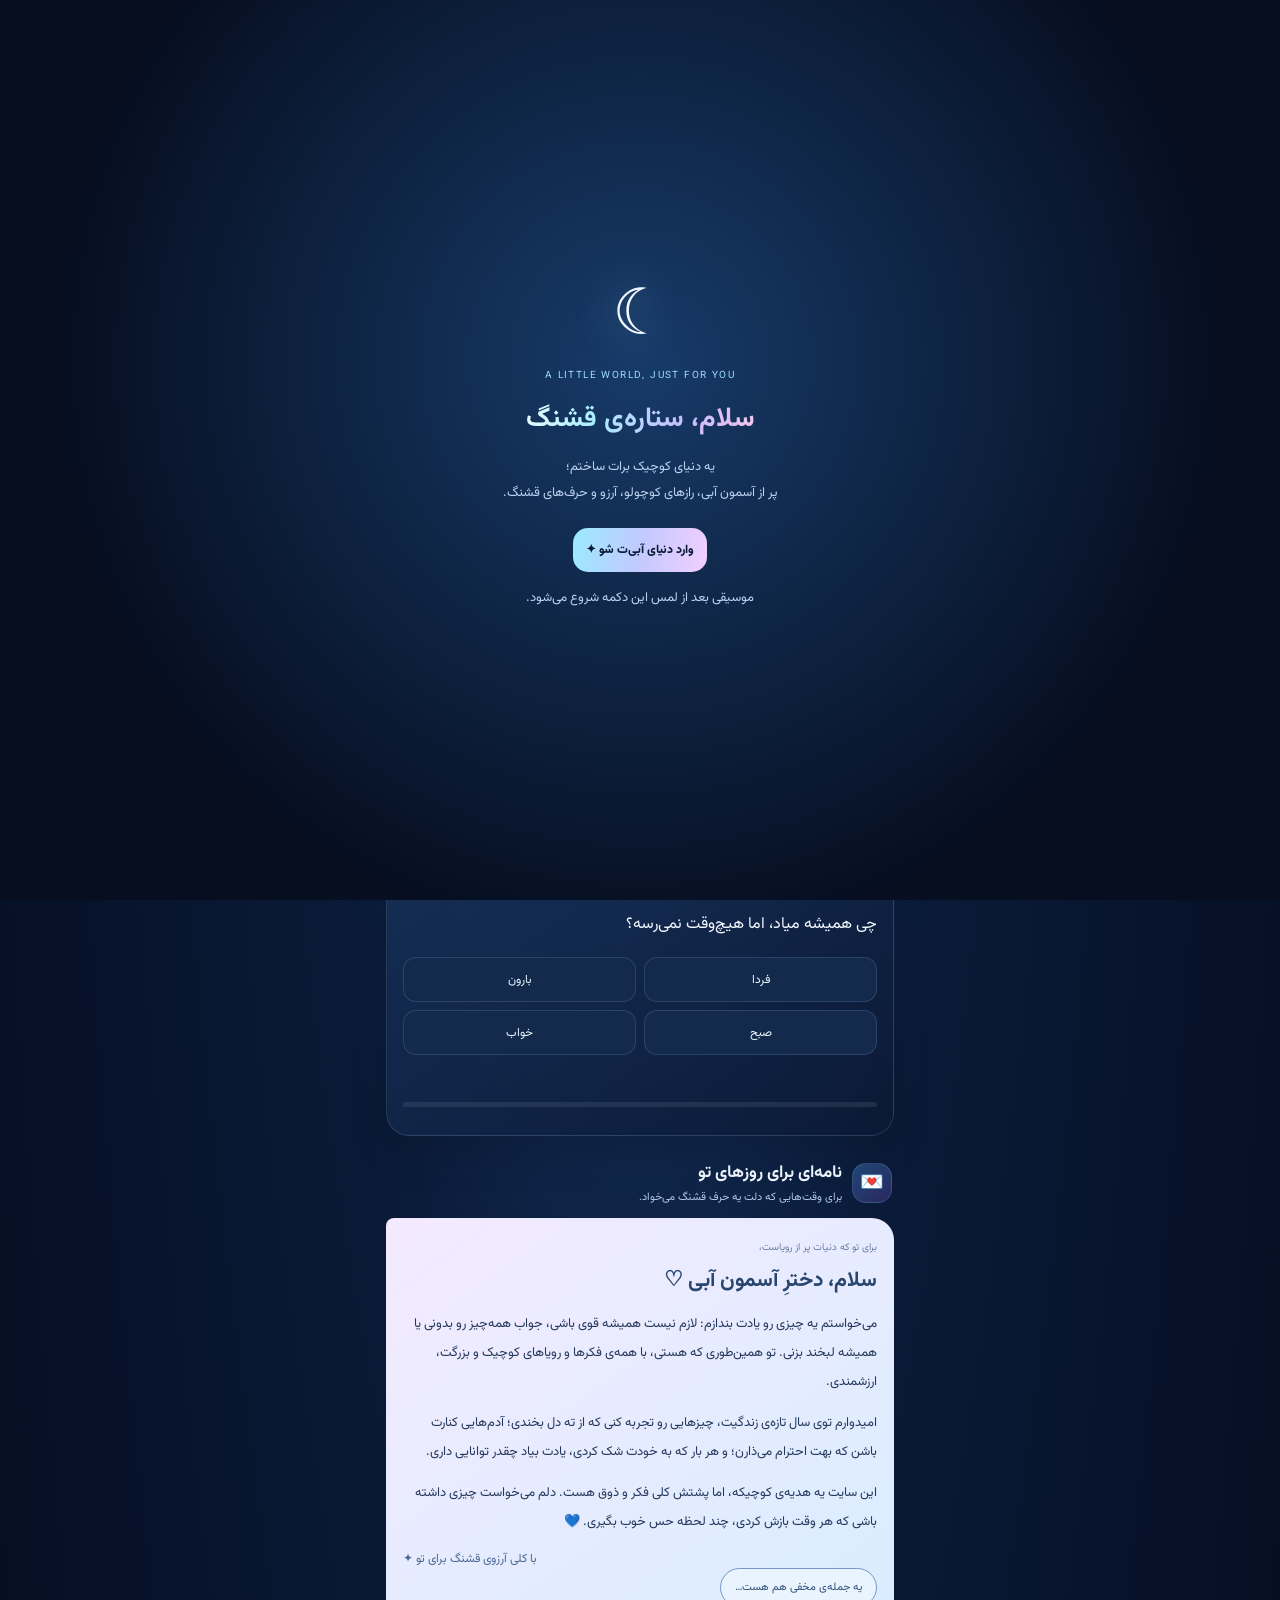
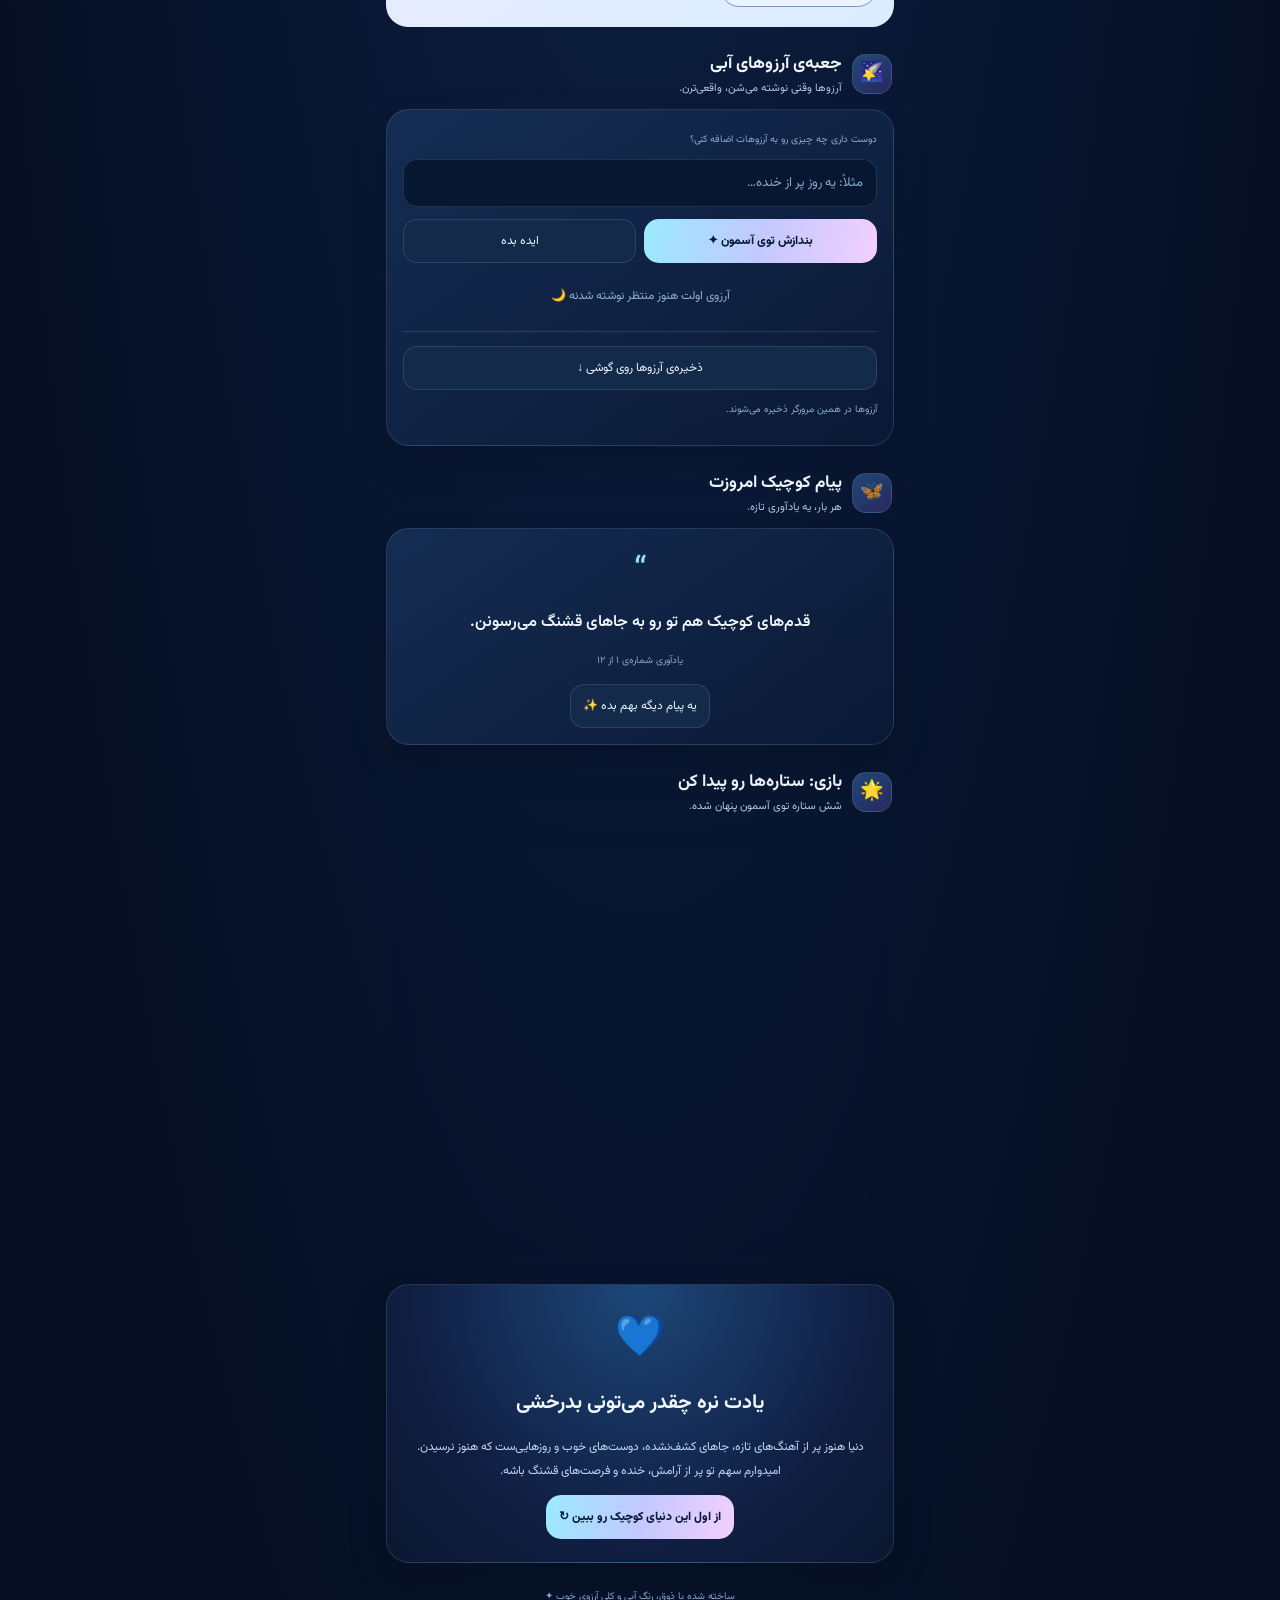
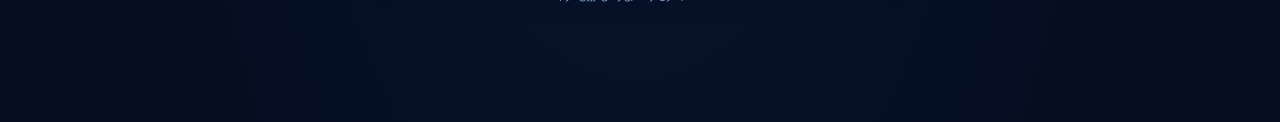
==== commit a2cf71d1: "test v4" ====
--- a/index.html
+++ b/index.html
@@ -1,39 +1,23 @@
-<!doctype html>
-<html lang="fa" dir="rtl">
-<head>
-<meta charset="utf-8"><meta name="viewport" content="width=device-width, initial-scale=1, viewport-fit=cover"><meta name="theme-color" content="#071329"><meta name="description" content="یک جهان کوچک، آبی و رؤیایی؛ فقط برای تو.">
-<title>برای تو، از میان ستاره‌ها ♡</title>
-<link rel="preconnect" href="https://fonts.googleapis.com"><link rel="preconnect" href="https://fonts.gstatic.com" crossorigin><link href="https://fonts.googleapis.com/css2?family=Vazirmatn:wght@300;400;500;600;700&display=swap" rel="stylesheet"><link rel="stylesheet" href="style.css">
-</head>
-<body>
-<div class="ambient" aria-hidden="true"><span class="glow g1"></span><span class="glow g2"></span><div id="stars"></div></div>
-<div id="welcome" class="welcome">
-  <div class="welcome-moon"><span>♡</span></div><p class="eyebrow">یه راز کوچیک بین تو و آسمون</p>
-  <h1>سلام، <span>ستاره‌ی قشنگم</span></h1>
-  <p class="welcome-copy">یه گوشه‌ی کوچیک از این جهان رو برات روشن کردم؛<br>آروم وارد شو، اینجا همه‌چیز با فکر تو ساخته شده.</p>
-  <button id="enter" class="button primary">باز کردن دنیای کوچیکم <span>✦</span></button>
-  <small>♫ موسیقی با لمس دکمه شروع می‌شه</small>
-</div>
-<header class="app-header"><a href="#top" class="wordmark"><span class="mini-star">✦</span> برای تو</a><button id="sound" class="sound-button" aria-label="روشن یا خاموش کردن موسیقی">♫ <span>موسیقی</span></button></header>
-<main id="top">
-<section class="hero page-pad">
-  <div class="hero-label"><span class="live-dot"></span> یه جهان کوچیک، فقط برای تو</div>
-  <h2>کاش می‌شد یه تیکه از <em>آسمون رو</em><br>بذارم توی دستات.</h2>
-  <p>پس یه دنیای کوچیک ساختم؛ پر از آبیِ آروم، ستاره‌های ریز و حرف‌هایی که شاید گفتنشون رو گذاشته بودم برای یه روز خاص.</p>
-  <div class="planet-scene" aria-label="سیاره‌ای درخشان میان ستاره‌ها"><div class="planet-ring"></div><div class="planet"><span class="planet-light"></span><i></i></div><span class="orbit-moon"></span><span class="spark s1">✦</span><span class="spark s2">✧</span><span class="spark s3">·</span><span class="spark s4">✦</span><div class="planet-caption">یه جای امن برای آرزوها</div></div>
-  <a class="scroll-link" href="#moments">آروم بیا پایین <span>↓</span></a>
-</section>
-<section id="moments" class="moments page-pad"><div class="section-intro"><span class="eyebrow">چهار گوشه‌ی کوچیک از این رؤیا</span><h2>کدومو اول <em>باز می‌کنی؟</em></h2><p>هر کدوم یه حس کوچیک برای تو قایم کرده.</p></div>
-<div class="tile-list">
-<button class="tile tile-flower" data-open="flower"><span class="tile-icon flower-icon">✿</span><span class="tile-text"><b>یه گل آبی برای تو</b><small>آروم لمسش کن تا شکوفه کنه</small></span><span class="tile-arrow">←</span></button>
-<button class="tile tile-letter" data-open="letter"><span class="tile-icon">♡</span><span class="tile-text"><b>چند حرف از ته دل</b><small>یه نامه‌ی کوچیک، فقط برای تو</small></span><span class="tile-arrow">←</span></button>
-<button class="tile tile-stars" data-open="stars"><span class="tile-icon">✧</span><span class="tile-text"><b>یه آسمون پرستاره</b><small>روی ستاره‌ها بزن و پیام پیدا کن</small></span><span class="tile-arrow">←</span></button>
-<button class="tile tile-wish" data-open="wish"><span class="tile-icon">☾</span><span class="tile-text"><b>آرزوت رو بسپار به ماه</b><small>یه آرزو توی دلت بکن</small></span><span class="tile-arrow">←</span></button>
-</div></section>
-<section class="little-note page-pad"><div class="note-orbit"><span>♡</span></div><span class="eyebrow">یه یادآوری کوچولو</span><h2>لازم نیست همیشه<br><em>قوی و بی‌نقص باشی.</em></h2><p>امیدوارم روزهای قشنگ پیدات کنن، دلت سبک باشه و یادت بمونه که خودت هم لایق همون مهربونی‌ای هستی که به بقیه می‌دی.</p><button class="button ghost" data-open="letter">بیشتر بخون <span>♡</span></button></section>
-<section class="ending page-pad"><div class="ending-stars">✦　·　✧　·　✦</div><h2>برای تو،<br><em>با تمام آبیِ دنیا.</em></h2><p>تولدت پر از لحظه‌هایی که دلت می‌خواد نگهشون داری.</p><button id="secret" class="secret-button">یه حرف مخفی مونده... <span>♡</span></button><footer>با فکر تو ساخته شده <span>✦</span></footer></section>
-</main>
-<nav class="bottom-nav" aria-label="ناوبری"><a href="#top"><span>⌂</span><small>خانه</small></a><a href="#moments"><span>✧</span><small>کشف کن</small></a><button id="navFlower"><span>✿</span><small>گل آبی</small></button><button id="navLetter"><span>♡</span><small>نامه</small></button></nav>
-<div id="overlay" class="overlay" hidden><section class="sheet" role="dialog" aria-modal="true" aria-labelledby="sheetTitle"><div class="sheet-handle"></div><button id="close" class="close" aria-label="بستن">×</button><div id="sheetVisual" class="sheet-visual"></div><span id="sheetEyebrow" class="eyebrow">یه چیز کوچیک برای تو</span><h2 id="sheetTitle">گلی برای تو</h2><div id="sheetContent" class="sheet-content"></div><div id="sheetActions" class="sheet-actions"></div></section></div>
-<div id="toast" class="toast" role="status" aria-live="polite"></div><script src="script.js"></script>
-</body></html>
+<!doctype html><html lang="fa" dir="rtl"><head><meta charset="utf-8"><meta name="viewport" content="width=device-width,initial-scale=1,viewport-fit=cover"><meta name="theme-color" content="#071329"><title>دنیای آبی تو ✦</title><style>
+@import url('https://fonts.googleapis.com/css2?family=Vazirmatn:wght@300;400;500;600;700;800&display=swap');:root{--bg:#061127;--blue:#a8eaff;--muted:#b1c8e8;--line:#b9e3ff24}*{box-sizing:border-box}html{scroll-behavior:smooth;scroll-padding-top:70px}body{margin:0;background:radial-gradient(ellipse at 50% -10%,#1c4274,#0a1a38 40%,#050d20 85%);color:#f2f8ff;font-family:Vazirmatn,Tahoma,sans-serif;overflow-x:hidden}.stars{position:fixed;inset:0;overflow:hidden;pointer-events:none}.star{position:absolute;width:2px;height:2px;border-radius:50%;background:#dff8ff;box-shadow:0 0 8px #8cdfff;animation:twinkle var(--d) ease-in-out infinite alternate}@keyframes twinkle{to{opacity:.12;transform:scale(.5)}}button,input{font:inherit}button{cursor:pointer;-webkit-tap-highlight-color:transparent}.app{position:relative;max-width:540px;margin:auto;padding:0 16px calc(92px + env(safe-area-inset-bottom))}.top{display:flex;justify-content:space-between;align-items:center;padding:calc(14px + env(safe-area-inset-top)) 0 8px;font-size:12px;color:var(--blue)}.sound{background:#10264a;color:#e6f7ff;border:1px solid var(--line);border-radius:30px;padding:8px 12px;font-size:11px}.hero{text-align:center;padding:23px 2px 0}.eyebrow{font-size:10px;letter-spacing:.14em;color:#9bdcff}.hero h1{font-size:clamp(31px,9vw,46px);line-height:1.35;margin:12px 0 8px;font-weight:800}.grad{background:linear-gradient(100deg,#fff,#a9edff,#c9baff,#ffc9e7);background-clip:text;-webkit-background-clip:text;color:transparent}.hero p{font-size:13px;line-height:2;color:var(--muted);max-width:350px;margin:0 auto}.scene{height:300px;display:grid;place-items:center;position:relative}.halo{position:absolute;width:240px;height:240px;border-radius:50%;background:radial-gradient(circle,#4f9fff30,transparent 70%);filter:blur(6px)}.orbit{position:absolute;width:250px;height:95px;border:1px solid #9bdcff35;border-radius:50%;transform:rotate(-30deg)}.orbit.b{width:220px;height:120px;transform:rotate(50deg);border-color:#c1aaff28}.moon{position:absolute;top:30px;right:calc(50% - 120px);width:42px;height:42px;border-radius:50%;background:radial-gradient(circle at 30% 25%,#fff,#a8eaff 50%,#6288ff);box-shadow:0 0 30px #81d8ff77}.flowerWrap{width:min(76vw,270px);height:min(76vw,270px);max-width:270px;max-height:270px;display:grid;place-items:center;position:relative;filter:drop-shadow(0 0 24px #58caff45)}svg{width:100%;height:100%;overflow:visible}.petal{transform-box:fill-box;transform-origin:50% 92%;transition:transform 1.3s cubic-bezier(.2,.8,.2,1),opacity 1s;filter:url(#glow)}.flower.closed .petal{transform:scale(.22,.4);opacity:.18}.flower.closed .petal:nth-child(2n){transform:scale(.32,.52)}.flower.open .petal{transform:scale(1);opacity:1}.core{transform-box:fill-box;transform-origin:center;animation:pulse 3s ease-in-out infinite}@keyframes pulse{50%{transform:scale(1.12)}}.bloomBtn{position:absolute;bottom:0;left:50%;transform:translateX(-50%);white-space:nowrap;border:1px solid #a8eaff55;background:linear-gradient(110deg,#214c80e8,#493e80e8);color:white;border-radius:30px;padding:12px 20px;font-size:12px;box-shadow:0 8px 25px #0004}.section{margin-top:24px;scroll-margin-top:75px}.head{display:flex;align-items:center;gap:10px;margin:0 2px 12px}.ico{width:40px;height:40px;border-radius:14px;display:grid;place-items:center;background:linear-gradient(145deg,#204a7a,#29275d);border:1px solid var(--line);font-size:19px;flex-shrink:0}.head h2{font-size:17px;margin:0}.head p{font-size:11px;color:var(--muted);margin:3px 0 0}.glass{background:linear-gradient(145deg,#18325bcf,#0b1935e8);border:1px solid var(--line);border-radius:23px;padding:16px;box-shadow:0 18px 40px #0002;backdrop-filter:blur(12px)}.intro{font-size:13px;line-height:2.1;color:#d5e7ff}.row{display:flex;gap:8px;margin-top:12px}.row>*{flex:1}.btn{border:1px solid var(--line);border-radius:14px;padding:12px;background:#142a4b;color:#eaf7ff;font-size:12px}.primary{border:0;border-radius:15px;padding:13px;background:linear-gradient(100deg,#9beaff,#c2c9ff,#f2cfff);color:#0a1b35;font-weight:800;font-size:12px}.pill{font-size:10px;border-radius:30px;padding:5px 10px;background:#9bdfff14;border:1px solid var(--line);color:#bfeaff}.riddleTop{display:flex;justify-content:space-between}.question{font-size:16px;line-height:1.9;margin:17px 0}.answers{display:grid;grid-template-columns:1fr 1fr;gap:8px}.answer{border:1px solid var(--line);background:#142a4d;color:#e8f5ff;border-radius:13px;padding:12px 7px;font-size:12px;min-height:45px}.answer.correct{background:#164c55}.answer.wrong{background:#512d55}.feedback{min-height:26px;color:#b7eaff;font-size:12px;line-height:1.8;margin-top:9px}.progress{height:5px;background:#e3f4ff17;border-radius:8px;overflow:hidden;margin:12px 0}.progress span{display:block;height:100%;width:0;background:linear-gradient(90deg,#7be3ff,#c4b9ff);transition:width .3s}.letter{background:linear-gradient(145deg,#f4eaff,#d9edff);color:#25395d;border-radius:8px 22px 22px 22px;padding:20px 17px;position:relative;overflow:hidden}.letter h3{font-size:21px;margin:7px 0 12px;color:#29466f}.letter p{font-size:13px;line-height:2.2;position:relative}.signature{text-align:left;color:#4c6893;font-size:12px}.reveal{border:1px solid #7897c6;background:#eaf4ff;color:#31517a;border-radius:30px;padding:10px 14px;font-size:11px}.hidden{display:none;background:#ffffff88;border-radius:12px;padding:12px;margin-top:12px;font-size:12px;line-height:2}.hidden.show{display:block;animation:up .4s}@keyframes up{from{opacity:0;transform:translateY(8px)}to{opacity:1;transform:none}}.input{width:100%;border:1px solid var(--line);background:#071731;color:#fff;border-radius:14px;padding:13px;font-size:13px}.input::placeholder{color:#8ba9ce}.wishList{display:grid;gap:8px;margin-top:12px}.wish{display:flex;gap:9px;align-items:flex-start;background:#a8dfff0b;border:1px solid #b9e3ff17;border-radius:13px;padding:10px;font-size:12px;line-height:1.8}.wish span{flex:1;overflow-wrap:anywhere}.wish button{border:0;background:none;color:#f8c8e8}.empty{text-align:center;color:#8faed5;font-size:12px;padding:12px}.quote{text-align:center;min-height:160px;display:flex;flex-direction:column;align-items:center;justify-content:center}.quoteMark{font-size:35px;color:#9bdfff}.quoteText{font-size:16px;line-height:2;font-weight:600;margin:7px 0 12px}.tiny{font-size:10px;color:#89a8d1;line-height:1.9}.collect{display:grid;grid-template-columns:repeat(3,1fr);gap:10px}.collect button{aspect-ratio:1;border:1px solid var(--line);border-radius:17px;background:linear-gradient(145deg,#16335c,#101d3e);font-size:25px;color:#8ab4df}.collect button.found{color:#ffe5a0;background:#3a4267;box-shadow:0 0 18px #ffdf9030}.treasure{display:none;text-align:center;padding:18px 6px}.treasure.show{display:block;animation:up .4s}.treasure .big{font-size:38px}.treasure h3{color:#b8eaff}.treasure p{font-size:12px;line-height:2;color:#cce2ff}.final{text-align:center;padding:23px 16px;background:radial-gradient(ellipse at top,#1d4778,#101e42 65%,#0b1730)}.final .heart{font-size:40px}.final h2{font-size:20px}.final p{font-size:12px;line-height:2;color:#c1d7f4}.nav{position:fixed;z-index:5;bottom:0;left:0;right:0;padding:8px 8px calc(8px + env(safe-area-inset-bottom));background:#071329ed;border-top:1px solid var(--line);backdrop-filter:blur(20px)}.navin{max-width:520px;margin:auto;display:grid;grid-template-columns:repeat(5,1fr);gap:2px}.nav button{border:0;background:none;color:#8da9ce;display:flex;flex-direction:column;align-items:center;gap:3px;padding:5px 0;border-radius:12px;font-size:9px;min-height:48px}.nav button span{font-size:18px}.nav button.active{color:#d8f5ff;background:#9bdfff12}.toast{position:fixed;z-index:20;bottom:calc(78px + env(safe-area-inset-bottom));left:50%;transform:translate(-50%,12px);opacity:0;pointer-events:none;background:#e5f7ff;color:#19325a;padding:11px 15px;border-radius:30px;font-size:11px;white-space:nowrap;transition:.25s}.toast.show{opacity:1;transform:translate(-50%,0)}.confetti{position:fixed;z-index:15;pointer-events:none;animation:confetti 1.4s forwards}@keyframes confetti{to{transform:translate(var(--x),var(--y)) rotate(220deg);opacity:0}}.overlay{position:fixed;inset:0;z-index:30;background:radial-gradient(circle at 50% 40%,#173b69,#060e20 70%);display:grid;place-items:center;padding:25px;transition:opacity .6s,visibility .6s}.overlay.hide{opacity:0;visibility:hidden;pointer-events:none}.welcome{text-align:center;max-width:360px}.welcome .moonBig{font-size:64px;filter:drop-shadow(0 0 20px #a8eaff80);animation:float 4s infinite ease-in-out}@keyframes float{50%{transform:translateY(-9px)}}.welcome h2{font-size:27px;margin:15px 0 8px}.welcome p{font-size:13px;color:#bdd2f1;line-height:2;margin-bottom:22px}@media(max-width:360px){.app{padding-left:12px;padding-right:12px}.scene{height:265px}.flowerWrap{width:225px;height:225px}.answers{grid-template-columns:1fr}.glass{padding:13px}.hero h1{font-size:30px}.nav button{font-size:8px}}@media(prefers-reduced-motion:reduce){*,*:before,*:after{animation-duration:.01ms!important;transition-duration:.01ms!important;scroll-behavior:auto!important}}
+</style></head><body><div class="stars" id="stars"></div><div class="overlay" id="welcome"><div class="welcome"><div class="moonBig">☾</div><div class="eyebrow">A LITTLE WORLD, JUST FOR YOU</div><h2 class="grad">سلام، ستاره‌ی قشنگ</h2><p>یه دنیای کوچیک برات ساختم؛<br>پر از آسمون آبی، رازهای کوچولو، آرزو و حرف‌های قشنگ.</p><button class="primary" id="enter">وارد دنیای آبی‌ت شو ✦</button><p class="tiny">موسیقی بعد از لمس این دکمه شروع می‌شود.</p></div></div><main class="app"><header class="top"><b>✦ BLUE DREAM CLUB</b><button class="sound" id="sound">♫ موسیقی: خاموش</button></header><section class="hero" id="home"><div class="eyebrow">✧ یه دنیای کوچیک برای تو ✧</div><h1>به دنیای <span class="grad">آبیِ تو</span><br>خوش اومدی</h1><p>آروم بچرخ، معما حل کن، ستاره پیدا کن و آرزو بنویس. یادت باشه تو بیشتر از چیزی که فکر می‌کنی می‌درخشی.</p></section><section class="scene"><div class="halo"></div><div class="orbit"></div><div class="orbit b"></div><div class="moon"></div><div class="flowerWrap"><svg class="flower closed" id="flower" viewBox="0 0 300 300" role="img" aria-label="گل جادویی آبی"><defs><radialGradient id="pg" cx="35%" cy="20%" r="85%"><stop stop-color="#f0fdff"/><stop offset=".3" stop-color="#a3edff"/><stop offset=".67" stop-color="#579fff"/><stop offset="1" stop-color="#5551b7"/></radialGradient><radialGradient id="cg"><stop stop-color="#fffbd5"/><stop offset=".4" stop-color="#ffe7a1"/><stop offset="1" stop-color="#ffb96f"/></radialGradient><filter id="glow" x="-80%" y="-80%" width="260%" height="260%"><feGaussianBlur stdDeviation="3" result="b"/><feMerge><feMergeNode in="b"/><feMergeNode in="SourceGraphic"/></feMerge></filter></defs><g id="petals"></g><g class="core"><circle cx="150" cy="150" r="24" fill="#ffe9ad" opacity=".25"/><circle cx="150" cy="150" r="15" fill="url(#cg)"/><g fill="#fff6d3"><circle cx="145" cy="145" r="2"/><circle cx="155" cy="143" r="1.8"/><circle cx="158" cy="152" r="1.6"/><circle cx="148" cy="157" r="1.5"/><circle cx="140" cy="152" r="1.2"/></g></g></svg></div><button class="bloomBtn" id="bloom">گل رو بیدار کن ✿</button></section><section class="section"><div class="glass intro">🌙 <b>یه راز کوچولو:</b> لازم نیست هر روز فوق‌العاده باشی. بعضی روزها فقط ادامه دادن، شجاعانه‌ترین کاریه که می‌تونی انجام بدی.<div class="row"><button class="btn" onclick="document.querySelector('#riddles').scrollIntoView({behavior:'smooth'})">شروع ماجراجویی ↙</button><button class="btn" id="magic">یه اتفاق جادویی ✨</button></div></div></section>
+<section class="section" id="riddles"><div class="head"><div class="ico">🗝️</div><div><h2>اتاق معماهای مخفی</h2><p>هر جواب درست، یه ستاره می‌ده.</p></div></div><div class="glass"><div class="riddleTop"><span class="pill" id="rCount">معمای ۱ از ۵</span><span class="pill">⭐ <b id="score">۰</b></span></div><p class="question" id="question"></p><div class="answers" id="answers"></div><div class="feedback" id="feedback" aria-live="polite"></div><div class="progress"><span id="rProgress"></span></div><button class="btn" id="next" style="display:none;width:100%">معمای بعدی ←</button></div></section>
+<section class="section" id="letter"><div class="head"><div class="ico">💌</div><div><h2>نامه‌ای برای روزهای تو</h2><p>برای وقت‌هایی که دلت یه حرف قشنگ می‌خواد.</p></div></div><article class="letter"><div class="tiny" style="color:#6a7fa4">برای تو که دنیات پر از رویاست،</div><h3>سلام، دخترِ آسمون آبی ♡</h3><p>می‌خواستم یه چیزی رو یادت بندازم: لازم نیست همیشه قوی باشی، جواب همه‌چیز رو بدونی یا همیشه لبخند بزنی. تو همین‌طوری که هستی، با همه‌ی فکرها و رویاهای کوچیک و بزرگت، ارزشمندی.</p><p>امیدوارم توی سال تازه‌ی زندگیت، چیزهایی رو تجربه کنی که از ته دل بخندی؛ آدم‌هایی کنارت باشن که بهت احترام می‌ذارن؛ و هر بار که به خودت شک کردی، یادت بیاد چقدر توانایی داری.</p><p>این سایت یه هدیه‌ی کوچیکه، اما پشتش کلی فکر و ذوق هست. دلم می‌خواست چیزی داشته باشی که هر وقت بازش کردی، چند لحظه حس خوب بگیری. 💙</p><div class="signature">با کلی آرزوی قشنگ برای تو ✦</div><button class="reveal" id="reveal">یه جمله‌ی مخفی هم هست…</button><div class="hidden" id="secret">قرار نیست برای دوست‌داشتنی بودن خودت رو به کسی ثابت کنی. آدم‌های درست به حرفت گوش می‌دن، مرزهات رو محترم می‌شمرن و از رشدت خوشحال می‌شن. همیشه برای خودت همون‌قدر مهربون باش که برای بقیه‌ای. ♡</div></article></section>
+<section class="section" id="wishes"><div class="head"><div class="ico">🌠</div><div><h2>جعبه‌ی آرزوهای آبی</h2><p>آرزوها وقتی نوشته می‌شن، واقعی‌ترن.</p></div></div><div class="glass"><label class="tiny" for="wishInput">دوست داری چه چیزی رو به آرزوهات اضافه کنی؟</label><input class="input" id="wishInput" maxlength="110" placeholder="مثلاً: یه روز پر از خنده…" style="margin-top:8px"><div class="row"><button class="primary" id="addWish">بندازش توی آسمون ✦</button><button class="btn" id="wishPrompt">ایده بده</button></div><div class="wishList" id="wishList"></div><div style="height:1px;background:var(--line);margin:14px 0"></div><button class="btn" id="download" style="width:100%">ذخیره‌ی آرزوها روی گوشی ↓</button><p class="tiny">آرزوها در همین مرورگر ذخیره می‌شوند.</p></div></section>
+<section class="section" id="spark"><div class="head"><div class="ico">🦋</div><div><h2>پیام کوچیک امروزت</h2><p>هر بار، یه یادآوری تازه.</p></div></div><div class="glass quote"><div class="quoteMark">“</div><div class="quoteText" id="quote">قدم‌های کوچیک هم تو رو به جاهای قشنگ می‌رسونن.</div><div class="tiny" id="quoteFoot">یادآوری شماره‌ی ۱ از ۱۲</div><button class="btn" id="newQuote" style="margin-top:14px">یه پیام دیگه بهم بده ✨</button></div></section>
+<section class="section" id="game"><div class="head"><div class="ico">🌟</div><div><h2>بازی: ستاره‌ها رو پیدا کن</h2><p>شش ستاره توی آسمون پنهان شده.</p></div></div><div class="glass"><p class="tiny">هر ستاره رو لمس کن تا پیداش کنی. وقتی هر شش‌تا رو پیدا کردی، گنج مخفی باز می‌شه.</p><div class="collect" id="collect"></div><div class="progress"><span id="cProgress"></span></div><div class="tiny" id="cCount">۰ از ۶ ستاره پیدا شده</div><div class="treasure" id="treasure"><div class="big">🦋✨</div><h3>گنج تو پیدا شد!</h3><p>جادویی‌ترین چیز درباره‌ی تو، چیزیه که هر روز با مهربونی، کنجکاوی و تلاش‌هات می‌سازی. به خودت افتخار کن.</p><button class="primary" id="celebrate">جشن کوچولو بگیریم 🎉</button></div></div></section>
+<section class="section" id="final"><div class="glass final"><div class="heart">💙</div><h2>یادت نره چقدر می‌تونی بدرخشی</h2><p>دنیا هنوز پر از آهنگ‌های تازه، جاهای کشف‌نشده، دوست‌های خوب و روزهایی‌ست که هنوز نرسیدن. امیدوارم سهم تو پر از آرامش، خنده و فرصت‌های قشنگ باشه.</p><button class="primary" id="replay">از اول این دنیای کوچیک رو ببین ↻</button></div></section><footer class="tiny" style="text-align:center;padding:24px 8px">ساخته شده با ذوق، رنگ آبی و کلی آرزوی خوب ✦</footer></main>
+<nav class="nav"><div class="navin"><button class="active" data-target="home"><span>☾</span>خانه</button><button data-target="riddles"><span>🗝️</span>معماها</button><button data-target="letter"><span>💌</span>نامه</button><button data-target="wishes"><span>🌠</span>آرزوها</button><button data-target="game"><span>⭐</span>بازی</button></div></nav><div class="toast" id="toast"></div>
+<script>
+(()=>{'use strict';const $=s=>document.querySelector(s),$$=s=>[...document.querySelectorAll(s)],fa=n=>String(n).replace(/[0-9]/g,d=>'۰۱۲۳۴۵۶۷۸۹'[+d]);
+for(let i=0;i<65;i++){let s=document.createElement('i');s.className='star';s.style.left=Math.random()*100+'%';s.style.top=Math.random()*100+'%';s.style.opacity=.25+Math.random()*.7;s.style.setProperty('--d',(3+Math.random()*5)+'s');$('#stars').append(s)}
+// Construct the flower entirely in SVG coordinates to avoid mobile CSS overlap/clipping.
+for(let i=0;i<10;i++){let g=document.createElementNS('http://www.w3.org/2000/svg','g');g.setAttribute('transform',`rotate(${i*36} 150 150)`);g.classList.add('petal');let p=document.createElementNS('http://www.w3.org/2000/svg','path');p.setAttribute('d','M150 154 C126 133 115 98 133 63 C142 45 158 45 167 63 C185 98 174 133 150 154 Z');p.setAttribute('fill','url(#pg)');p.setAttribute('stroke','#d8f7ff');p.setAttribute('stroke-opacity','.7');p.setAttribute('stroke-width','1.2');g.append(p);let v=document.createElementNS('http://www.w3.org/2000/svg','path');v.setAttribute('d','M150 148 Q151 106 150 65');v.setAttribute('stroke','#e9fcff');v.setAttribute('stroke-opacity','.45');v.setAttribute('stroke-width','1.3');v.setAttribute('fill','none');g.append(v);$('#petals').append(g)}let bloomed=false;function bloom(){bloomed=!bloomed;$('#flower').classList.toggle('open',bloomed);$('#flower').classList.toggle('closed',!bloomed);$('#bloom').textContent=bloomed?'گل رو دوباره غنچه کن ❀':'گل رو بیدار کن ✿';if(bloomed){toast('برای تو شکفت… 💙');sparkles(16)}}$('#bloom').addEventListener('click',bloom);
+let timer;function toast(t){$('#toast').textContent=t;$('#toast').classList.add('show');clearTimeout(timer);timer=setTimeout(()=>$('#toast').classList.remove('show'),2400)}function sparkles(n=8){for(let i=0;i<n;i++){let e=document.createElement('span');e.className='confetti';e.textContent=['✦','✧','♡','✿','⋆'][Math.random()*5|0];e.style.left=(40+Math.random()*20)+'%';e.style.top=(38+Math.random()*18)+'%';e.style.setProperty('--x',((Math.random()-.5)*260)+'px');e.style.setProperty('--y',(-80-Math.random()*230)+'px');e.style.color=['#9be7ff','#e1d5ff','#ffe7a5','#ffc9e8'][Math.random()*4|0];document.body.append(e);setTimeout(()=>e.remove(),1500)}}
+let ctx=null,on=false,interval;function musicStart(){try{ctx=ctx||new(window.AudioContext||window.webkitAudioContext)();ctx.resume();on=true;$('#sound').textContent='♫ موسیقی: روشن';let notes=[261.63,329.63,392,493.88,392,329.63,293.66,349.23,440,523.25,440,349.23],i=0;function note(){if(!on)return;let o=ctx.createOscillator(),g=ctx.createGain(),now=ctx.currentTime;o.type='sine';o.frequency.value=notes[i++%notes.length];g.gain.setValueAtTime(.0001,now);g.gain.exponentialRampToValueAtTime(.028,now+.12);g.gain.exponentialRampToValueAtTime(.0001,now+.8);o.connect(g);g.connect(ctx.destination);o.start();o.stop(now+.85)}note();interval=setInterval(note,720)}catch(e){toast('صدای مرورگر در دسترس نیست')}}function musicStop(){on=false;clearInterval(interval);$('#sound').textContent='♫ موسیقی: خاموش'}$('#sound').addEventListener('click',()=>on?musicStop():musicStart());$('#enter').addEventListener('click',()=>{$('#welcome').classList.add('hide');musicStart();toast('خوش اومدی به دنیای آبی‌ت ✨')});$('#magic').addEventListener('click',()=>{let m=['امشب یه آرزوی قشنگ برای خودت بکن. 🌙','یه نفس آروم بکش؛ لازم نیست همه‌چیز همین الان حل بشه. 💙','تو اجازه داری تغییر کنی، رشد کنی و چیزهای تازه امتحان کنی. 🦋','یه چیز کوچیک که امروز خوشحالت کرد رو به خاطر بیار. ✨'];toast(m[Math.random()*m.length|0]);sparkles(8)});
+const riddles=[{q:'چی همیشه میاد، اما هیچ‌وقت نمی‌رسه؟',a:['فردا','بارون','صبح','خواب'],c:0},{q:'هرچی بیشتر ازش برداری، بزرگ‌تر می‌شه. چیه؟',a:['کیسه','چاله','شمع','کتاب'],c:1},{q:'بال نداره، اما می‌تونه تو رو به دورترین جاها ببره. چیه؟',a:['باد','قطار','کتاب','ابر'],c:2},{q:'مال توئه، اما بقیه بیشتر از تو ازش استفاده می‌کنن. چیه؟',a:['لباس','اسم','مداد','تخت'],c:1},{q:'توی آسمون نیستم، ولی پر از ستاره‌ام؛ توی دستت جا می‌گیرم. چی‌ام؟',a:['نقشه‌ی آسمون','دریا','پنجره','چراغ'],c:0}];let ri=0,score=0,answered=false;function renderRiddle(){let r=riddles[ri];answered=false;$('#rCount').textContent=`معمای ${fa(ri+1)} از ${fa(5)}`;$('#question').textContent=r.q;$('#answers').innerHTML='';$('#feedback').textContent='';$('#next').style.display='none';$('#rProgress').style.width=ri/5*100+'%';r.a.forEach((a,i)=>{let b=document.createElement('button');b.className='answer';b.textContent=a;b.onclick=()=>{if(answered)return;answered=true;if(i===r.c){b.classList.add('correct');score++;$('#score').textContent=fa(score);$('#feedback').textContent=['درسته! وقتی فردا می‌رسه، اسمش می‌شه امروز. ⭐','آفرین! هرچی از چاله خاک برداری بزرگ‌تر می‌شه.','درسته! کتاب‌ها دروازه‌ی دنیاهای تازه‌ان. 📚','آفرین! اسم تو مال خودته، ولی بقیه صدات می‌زنن.','درسته! نقشه‌ی آسمون کلی ستاره رو توی خودش جا می‌ده. 🌌'][ri];sparkles(6)}else{b.classList.add('wrong');$('#answers').children[r.c].classList.add('correct');$('#feedback').textContent='اشکالی نداره! جواب درست: '+r.a[r.c]+' ✦'}$('#next').style.display='block';$('#next').textContent=ri===4?'دوباره بازی کنیم ↻':'معمای بعدی ←';$('#rProgress').style.width=(ri+1)/5*100+'%'};$('#answers').append(b)})}$('#next').onclick=()=>{ri=(ri+1)%5;renderRiddle()};renderRiddle();$('#reveal').onclick=()=>{$('#secret').classList.toggle('show');$('#reveal').textContent=$('#secret').classList.contains('show')?'این جمله رو پنهون کن ♡':'یه جمله‌ی مخفی هم هست…';if($('#secret').classList.contains('show'))sparkles(6)};
+let wishes=[];try{wishes=JSON.parse(localStorage.getItem('blueDreamWishes')||'[]')}catch(e){}function save(){try{localStorage.setItem('blueDreamWishes',JSON.stringify(wishes))}catch(e){}}function renderWishes(){let list=$('#wishList');list.innerHTML='';if(!wishes.length){list.innerHTML='<div class="empty">آرزوی اولت هنوز منتظر نوشته شدنه 🌙</div>';return}wishes.forEach((w,i)=>{let row=document.createElement('div');row.className='wish';let done=document.createElement('button');done.textContent=w.done?'✓':'○';done.onclick=()=>{wishes[i].done=!wishes[i].done;save();renderWishes()};let text=document.createElement('span');text.textContent=w.text;if(w.done)text.style.textDecoration='line-through';let del=document.createElement('button');del.textContent='×';del.onclick=()=>{wishes.splice(i,1);save();renderWishes()};row.append(done,text,del);list.append(row)})}$('#addWish').onclick=()=>{let input=$('#wishInput'),v=input.value.trim();if(!v){toast('اول یه آرزوی کوچولو بنویس 🌠');input.focus();return}wishes.unshift({text:v,done:false});wishes=wishes.slice(0,40);save();renderWishes();input.value='';toast('آرزوت توی جعبه نشست ✨');sparkles(7)};$('#wishInput').onkeydown=e=>{if(e.key==='Enter')$('#addWish').click()};renderWishes();let prompts=['یه جایی که دوست دارم ببینم…','یه مهارتی که دوست دارم یاد بگیرم…','یه روزی که دوست دارم تجربه کنم…','یه چیزی که می‌خوام بابتش به خودم افتخار کنم…','یه کتاب یا فیلم که دلم می‌خواد کشف کنم…'],pi=0;$('#wishPrompt').onclick=()=>{$('#wishInput').placeholder=prompts[pi++%prompts.length];$('#wishInput').focus()};$('#download').onclick=()=>{if(!wishes.length){toast('هنوز آرزویی ننوشتی 🌙');return}let blob=new Blob(['\ufeffآرزوهای آبی من\n\n'+wishes.map((w,i)=>`${i+1}. ${w.text}${w.done?' ✓':''}`).join('\n')],{type:'text/plain;charset=utf-8'}),url=URL.createObjectURL(blob),a=document.createElement('a');a.href=url;a.download='arzoohaye-abi.txt';a.click();URL.revokeObjectURL(url);toast('فایل آرزوهات آماده شد 💙')};
+const quotes=[['قدم‌های کوچیک هم تو رو به جاهای قشنگ می‌رسونن.','برای وقتی راه طولانی به نظر می‌رسه'],['لازم نیست شبیه هیچ‌کس دیگه‌ای باشی؛ خودت بودن کافیه.','هر کسی مسیر خودش رو داره'],['استراحت کردن تنبلی نیست؛ تو هم مثل گل‌ها به زمان نیاز داری.','به خودت فرصت بده'],['اشتباه کردن یعنی داری چیز تازه‌ای یاد می‌گیری.','کامل بودن شرط رشد نیست'],['مهربونی با خودت هم به اندازه‌ی مهربونی با دیگران مهمه.','با خودت هم دوست باش'],['حتی آسمون هم همیشه صاف نیست؛ با این حال هنوز قشنگه.','روزهای سخت هم می‌گذرن'],['می‌تونی هم بترسی و هم قدم اول رو برداری.','شجاعت یعنی امتحان کردن'],['نه گفتن به چیزی که اذیتت می‌کنه، حق توئه.','مرزهای تو ارزشمندند'],['رویاهای بزرگ با قدم‌های کوچیک شروع می‌شن.','یکی‌یکی جلو برو'],['لازم نیست همه ازت خوششون بیاد تا ارزشمند باشی.','ارزش تو با نظر دیگران تعیین نمی‌شه'],['هر روز لازم نیست بدرخشی؛ گاهی ریشه‌هات رو قوی کن.','آروم رشد کن'],['دنیا پر از چیزهاییه که هنوز فرصت نکردی عاشقشون بشی.','هنوز کلی شگفتی منتظرته']];let qi=0;$('#newQuote').onclick=()=>{qi=(qi+1)%quotes.length;$('#quote').textContent=quotes[qi][0];$('#quoteFoot').textContent=`یادآوری شماره‌ی ${fa(qi+1)} از ${fa(12)} · ${quotes[qi][1]}`;sparkles(4)};
+let found=new Set();for(let i=0;i<6;i++){let b=document.createElement('button');b.textContent='✧';b.setAttribute('aria-label',`ستاره‌ی ${fa(i+1)}`);b.onclick=()=>{if(found.has(i)){toast('این ستاره رو قبلاً پیدا کردی ✨');return}found.add(i);b.classList.add('found');b.textContent='★';$('#cCount').textContent=`${fa(found.size)} از ۶ ستاره پیدا شده`;$('#cProgress').style.width=found.size/6*100+'%';sparkles(4);if(found.size===6){$('#treasure').classList.add('show');toast('همه‌ی ستاره‌ها پیدا شدن! 🎉');sparkles(24)}};$('#collect').append(b)}$('#celebrate').onclick=()=>{sparkles(40);toast('برای اتفاق‌های قشنگی که در راهن! 💙')};$$('.nav button').forEach(b=>b.onclick=()=>{document.getElementById(b.dataset.target).scrollIntoView({behavior:'smooth'});$$('.nav button').forEach(n=>n.classList.toggle('active',n===b))});const obs=new IntersectionObserver(es=>es.forEach(e=>{if(e.isIntersecting)$$('.nav button').forEach(n=>n.classList.toggle('active',n.dataset.target===e.target.id))}),{rootMargin:'-25% 0px -60% 0px'});['home','riddles','letter','wishes','game'].forEach(id=>obs.observe(document.getElementById(id)));$('#replay').onclick=()=>{scrollTo({top:0,behavior:'smooth'});$('#welcome').classList.remove('hide');if(bloomed)bloom()};
+})();
+</script></body></html>
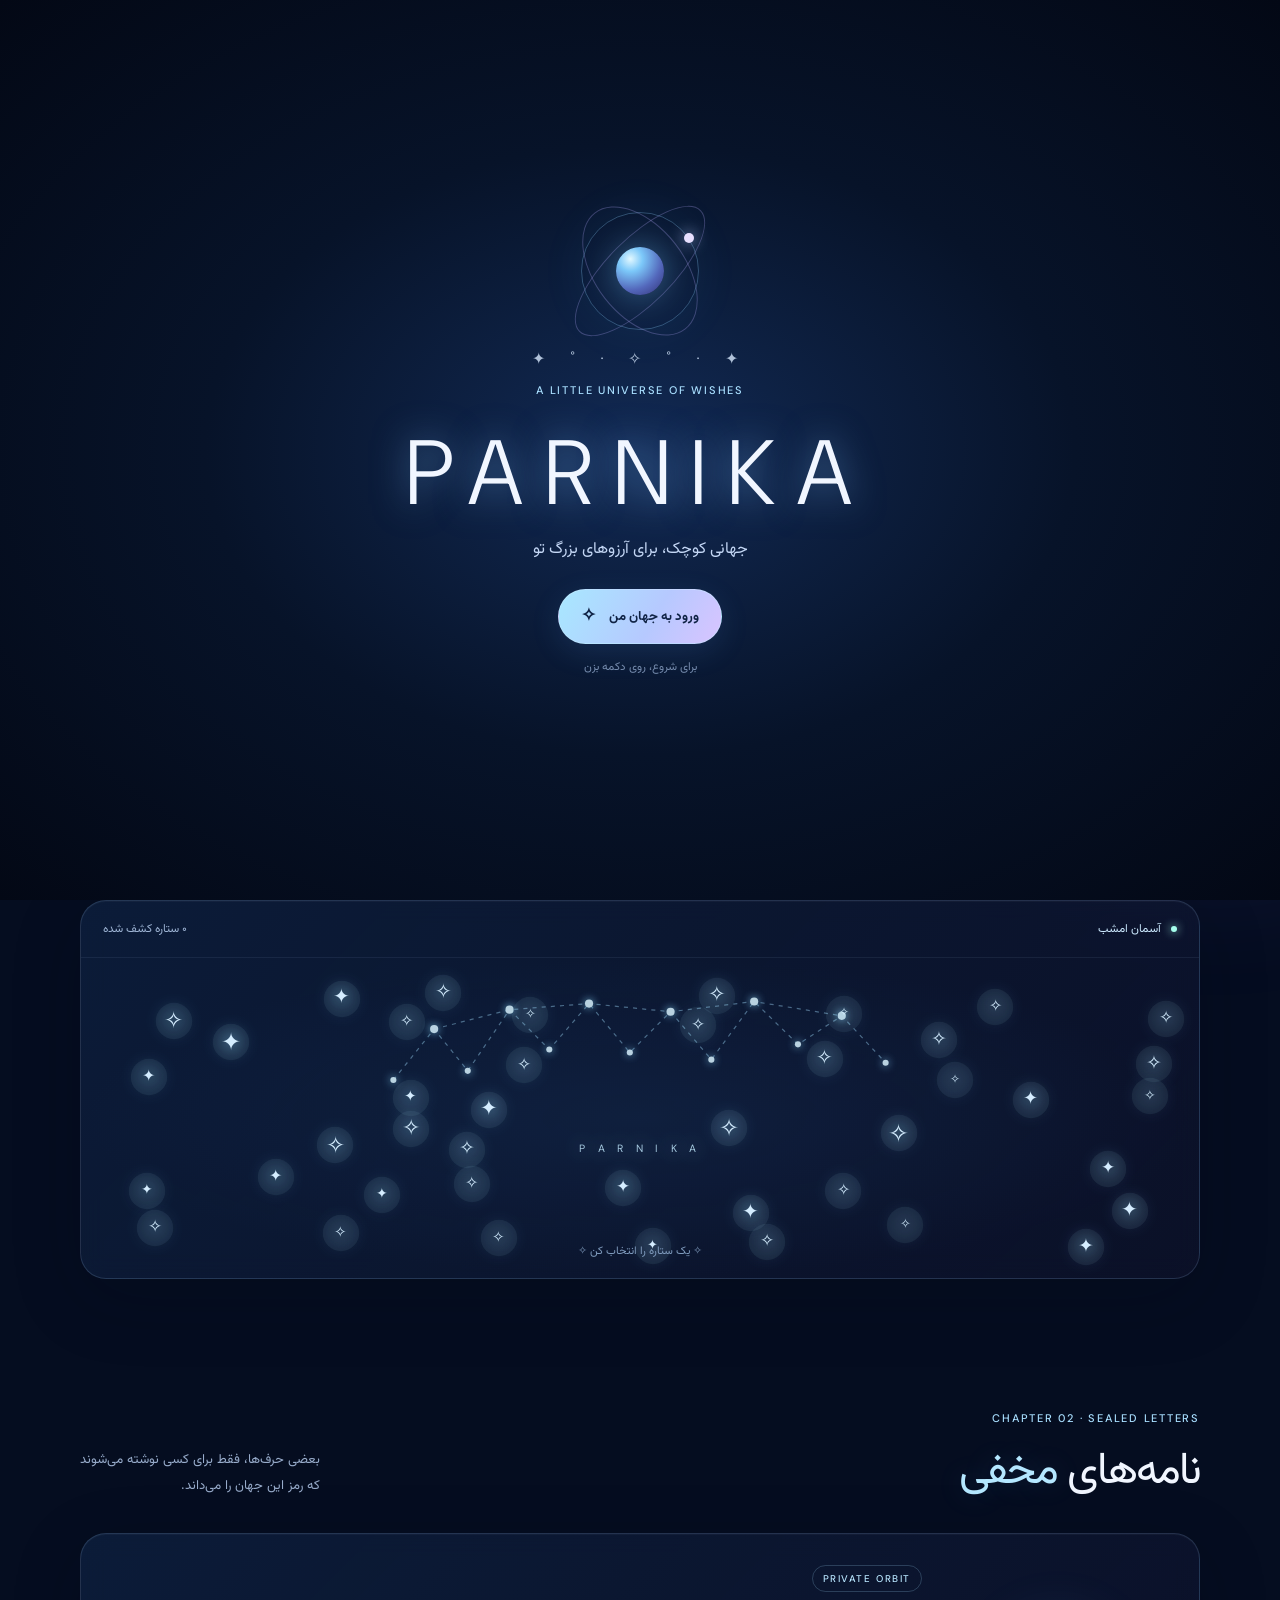
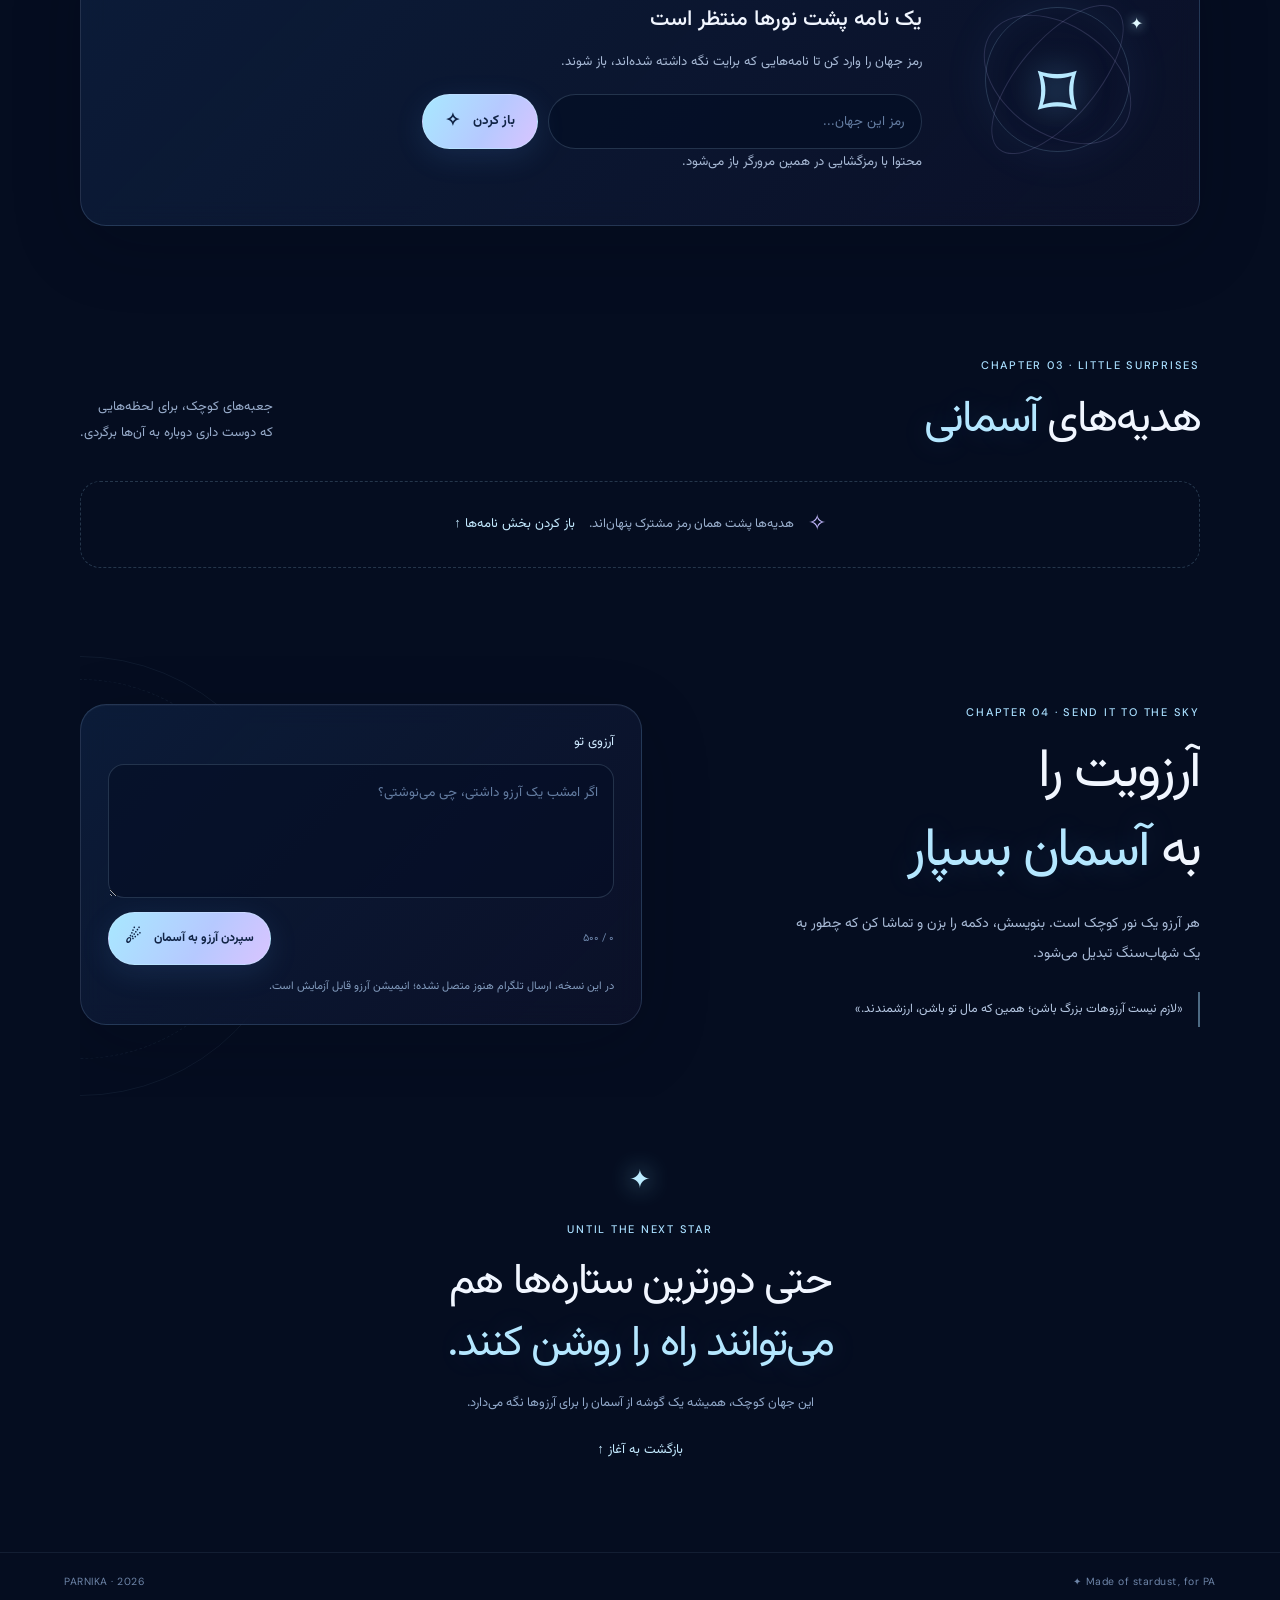
==== commit e26f25d5: "test demo v1" ====
--- a/index.html
+++ b/index.html
@@ -1,23 +1,121 @@
-<!doctype html><html lang="fa" dir="rtl"><head><meta charset="utf-8"><meta name="viewport" content="width=device-width,initial-scale=1,viewport-fit=cover"><meta name="theme-color" content="#071329"><title>دنیای آبی تو ✦</title><style>
-@import url('https://fonts.googleapis.com/css2?family=Vazirmatn:wght@300;400;500;600;700;800&display=swap');:root{--bg:#061127;--blue:#a8eaff;--muted:#b1c8e8;--line:#b9e3ff24}*{box-sizing:border-box}html{scroll-behavior:smooth;scroll-padding-top:70px}body{margin:0;background:radial-gradient(ellipse at 50% -10%,#1c4274,#0a1a38 40%,#050d20 85%);color:#f2f8ff;font-family:Vazirmatn,Tahoma,sans-serif;overflow-x:hidden}.stars{position:fixed;inset:0;overflow:hidden;pointer-events:none}.star{position:absolute;width:2px;height:2px;border-radius:50%;background:#dff8ff;box-shadow:0 0 8px #8cdfff;animation:twinkle var(--d) ease-in-out infinite alternate}@keyframes twinkle{to{opacity:.12;transform:scale(.5)}}button,input{font:inherit}button{cursor:pointer;-webkit-tap-highlight-color:transparent}.app{position:relative;max-width:540px;margin:auto;padding:0 16px calc(92px + env(safe-area-inset-bottom))}.top{display:flex;justify-content:space-between;align-items:center;padding:calc(14px + env(safe-area-inset-top)) 0 8px;font-size:12px;color:var(--blue)}.sound{background:#10264a;color:#e6f7ff;border:1px solid var(--line);border-radius:30px;padding:8px 12px;font-size:11px}.hero{text-align:center;padding:23px 2px 0}.eyebrow{font-size:10px;letter-spacing:.14em;color:#9bdcff}.hero h1{font-size:clamp(31px,9vw,46px);line-height:1.35;margin:12px 0 8px;font-weight:800}.grad{background:linear-gradient(100deg,#fff,#a9edff,#c9baff,#ffc9e7);background-clip:text;-webkit-background-clip:text;color:transparent}.hero p{font-size:13px;line-height:2;color:var(--muted);max-width:350px;margin:0 auto}.scene{height:300px;display:grid;place-items:center;position:relative}.halo{position:absolute;width:240px;height:240px;border-radius:50%;background:radial-gradient(circle,#4f9fff30,transparent 70%);filter:blur(6px)}.orbit{position:absolute;width:250px;height:95px;border:1px solid #9bdcff35;border-radius:50%;transform:rotate(-30deg)}.orbit.b{width:220px;height:120px;transform:rotate(50deg);border-color:#c1aaff28}.moon{position:absolute;top:30px;right:calc(50% - 120px);width:42px;height:42px;border-radius:50%;background:radial-gradient(circle at 30% 25%,#fff,#a8eaff 50%,#6288ff);box-shadow:0 0 30px #81d8ff77}.flowerWrap{width:min(76vw,270px);height:min(76vw,270px);max-width:270px;max-height:270px;display:grid;place-items:center;position:relative;filter:drop-shadow(0 0 24px #58caff45)}svg{width:100%;height:100%;overflow:visible}.petal{transform-box:fill-box;transform-origin:50% 92%;transition:transform 1.3s cubic-bezier(.2,.8,.2,1),opacity 1s;filter:url(#glow)}.flower.closed .petal{transform:scale(.22,.4);opacity:.18}.flower.closed .petal:nth-child(2n){transform:scale(.32,.52)}.flower.open .petal{transform:scale(1);opacity:1}.core{transform-box:fill-box;transform-origin:center;animation:pulse 3s ease-in-out infinite}@keyframes pulse{50%{transform:scale(1.12)}}.bloomBtn{position:absolute;bottom:0;left:50%;transform:translateX(-50%);white-space:nowrap;border:1px solid #a8eaff55;background:linear-gradient(110deg,#214c80e8,#493e80e8);color:white;border-radius:30px;padding:12px 20px;font-size:12px;box-shadow:0 8px 25px #0004}.section{margin-top:24px;scroll-margin-top:75px}.head{display:flex;align-items:center;gap:10px;margin:0 2px 12px}.ico{width:40px;height:40px;border-radius:14px;display:grid;place-items:center;background:linear-gradient(145deg,#204a7a,#29275d);border:1px solid var(--line);font-size:19px;flex-shrink:0}.head h2{font-size:17px;margin:0}.head p{font-size:11px;color:var(--muted);margin:3px 0 0}.glass{background:linear-gradient(145deg,#18325bcf,#0b1935e8);border:1px solid var(--line);border-radius:23px;padding:16px;box-shadow:0 18px 40px #0002;backdrop-filter:blur(12px)}.intro{font-size:13px;line-height:2.1;color:#d5e7ff}.row{display:flex;gap:8px;margin-top:12px}.row>*{flex:1}.btn{border:1px solid var(--line);border-radius:14px;padding:12px;background:#142a4b;color:#eaf7ff;font-size:12px}.primary{border:0;border-radius:15px;padding:13px;background:linear-gradient(100deg,#9beaff,#c2c9ff,#f2cfff);color:#0a1b35;font-weight:800;font-size:12px}.pill{font-size:10px;border-radius:30px;padding:5px 10px;background:#9bdfff14;border:1px solid var(--line);color:#bfeaff}.riddleTop{display:flex;justify-content:space-between}.question{font-size:16px;line-height:1.9;margin:17px 0}.answers{display:grid;grid-template-columns:1fr 1fr;gap:8px}.answer{border:1px solid var(--line);background:#142a4d;color:#e8f5ff;border-radius:13px;padding:12px 7px;font-size:12px;min-height:45px}.answer.correct{background:#164c55}.answer.wrong{background:#512d55}.feedback{min-height:26px;color:#b7eaff;font-size:12px;line-height:1.8;margin-top:9px}.progress{height:5px;background:#e3f4ff17;border-radius:8px;overflow:hidden;margin:12px 0}.progress span{display:block;height:100%;width:0;background:linear-gradient(90deg,#7be3ff,#c4b9ff);transition:width .3s}.letter{background:linear-gradient(145deg,#f4eaff,#d9edff);color:#25395d;border-radius:8px 22px 22px 22px;padding:20px 17px;position:relative;overflow:hidden}.letter h3{font-size:21px;margin:7px 0 12px;color:#29466f}.letter p{font-size:13px;line-height:2.2;position:relative}.signature{text-align:left;color:#4c6893;font-size:12px}.reveal{border:1px solid #7897c6;background:#eaf4ff;color:#31517a;border-radius:30px;padding:10px 14px;font-size:11px}.hidden{display:none;background:#ffffff88;border-radius:12px;padding:12px;margin-top:12px;font-size:12px;line-height:2}.hidden.show{display:block;animation:up .4s}@keyframes up{from{opacity:0;transform:translateY(8px)}to{opacity:1;transform:none}}.input{width:100%;border:1px solid var(--line);background:#071731;color:#fff;border-radius:14px;padding:13px;font-size:13px}.input::placeholder{color:#8ba9ce}.wishList{display:grid;gap:8px;margin-top:12px}.wish{display:flex;gap:9px;align-items:flex-start;background:#a8dfff0b;border:1px solid #b9e3ff17;border-radius:13px;padding:10px;font-size:12px;line-height:1.8}.wish span{flex:1;overflow-wrap:anywhere}.wish button{border:0;background:none;color:#f8c8e8}.empty{text-align:center;color:#8faed5;font-size:12px;padding:12px}.quote{text-align:center;min-height:160px;display:flex;flex-direction:column;align-items:center;justify-content:center}.quoteMark{font-size:35px;color:#9bdfff}.quoteText{font-size:16px;line-height:2;font-weight:600;margin:7px 0 12px}.tiny{font-size:10px;color:#89a8d1;line-height:1.9}.collect{display:grid;grid-template-columns:repeat(3,1fr);gap:10px}.collect button{aspect-ratio:1;border:1px solid var(--line);border-radius:17px;background:linear-gradient(145deg,#16335c,#101d3e);font-size:25px;color:#8ab4df}.collect button.found{color:#ffe5a0;background:#3a4267;box-shadow:0 0 18px #ffdf9030}.treasure{display:none;text-align:center;padding:18px 6px}.treasure.show{display:block;animation:up .4s}.treasure .big{font-size:38px}.treasure h3{color:#b8eaff}.treasure p{font-size:12px;line-height:2;color:#cce2ff}.final{text-align:center;padding:23px 16px;background:radial-gradient(ellipse at top,#1d4778,#101e42 65%,#0b1730)}.final .heart{font-size:40px}.final h2{font-size:20px}.final p{font-size:12px;line-height:2;color:#c1d7f4}.nav{position:fixed;z-index:5;bottom:0;left:0;right:0;padding:8px 8px calc(8px + env(safe-area-inset-bottom));background:#071329ed;border-top:1px solid var(--line);backdrop-filter:blur(20px)}.navin{max-width:520px;margin:auto;display:grid;grid-template-columns:repeat(5,1fr);gap:2px}.nav button{border:0;background:none;color:#8da9ce;display:flex;flex-direction:column;align-items:center;gap:3px;padding:5px 0;border-radius:12px;font-size:9px;min-height:48px}.nav button span{font-size:18px}.nav button.active{color:#d8f5ff;background:#9bdfff12}.toast{position:fixed;z-index:20;bottom:calc(78px + env(safe-area-inset-bottom));left:50%;transform:translate(-50%,12px);opacity:0;pointer-events:none;background:#e5f7ff;color:#19325a;padding:11px 15px;border-radius:30px;font-size:11px;white-space:nowrap;transition:.25s}.toast.show{opacity:1;transform:translate(-50%,0)}.confetti{position:fixed;z-index:15;pointer-events:none;animation:confetti 1.4s forwards}@keyframes confetti{to{transform:translate(var(--x),var(--y)) rotate(220deg);opacity:0}}.overlay{position:fixed;inset:0;z-index:30;background:radial-gradient(circle at 50% 40%,#173b69,#060e20 70%);display:grid;place-items:center;padding:25px;transition:opacity .6s,visibility .6s}.overlay.hide{opacity:0;visibility:hidden;pointer-events:none}.welcome{text-align:center;max-width:360px}.welcome .moonBig{font-size:64px;filter:drop-shadow(0 0 20px #a8eaff80);animation:float 4s infinite ease-in-out}@keyframes float{50%{transform:translateY(-9px)}}.welcome h2{font-size:27px;margin:15px 0 8px}.welcome p{font-size:13px;color:#bdd2f1;line-height:2;margin-bottom:22px}@media(max-width:360px){.app{padding-left:12px;padding-right:12px}.scene{height:265px}.flowerWrap{width:225px;height:225px}.answers{grid-template-columns:1fr}.glass{padding:13px}.hero h1{font-size:30px}.nav button{font-size:8px}}@media(prefers-reduced-motion:reduce){*,*:before,*:after{animation-duration:.01ms!important;transition-duration:.01ms!important;scroll-behavior:auto!important}}
-</style></head><body><div class="stars" id="stars"></div><div class="overlay" id="welcome"><div class="welcome"><div class="moonBig">☾</div><div class="eyebrow">A LITTLE WORLD, JUST FOR YOU</div><h2 class="grad">سلام، ستاره‌ی قشنگ</h2><p>یه دنیای کوچیک برات ساختم؛<br>پر از آسمون آبی، رازهای کوچولو، آرزو و حرف‌های قشنگ.</p><button class="primary" id="enter">وارد دنیای آبی‌ت شو ✦</button><p class="tiny">موسیقی بعد از لمس این دکمه شروع می‌شود.</p></div></div><main class="app"><header class="top"><b>✦ BLUE DREAM CLUB</b><button class="sound" id="sound">♫ موسیقی: خاموش</button></header><section class="hero" id="home"><div class="eyebrow">✧ یه دنیای کوچیک برای تو ✧</div><h1>به دنیای <span class="grad">آبیِ تو</span><br>خوش اومدی</h1><p>آروم بچرخ، معما حل کن، ستاره پیدا کن و آرزو بنویس. یادت باشه تو بیشتر از چیزی که فکر می‌کنی می‌درخشی.</p></section><section class="scene"><div class="halo"></div><div class="orbit"></div><div class="orbit b"></div><div class="moon"></div><div class="flowerWrap"><svg class="flower closed" id="flower" viewBox="0 0 300 300" role="img" aria-label="گل جادویی آبی"><defs><radialGradient id="pg" cx="35%" cy="20%" r="85%"><stop stop-color="#f0fdff"/><stop offset=".3" stop-color="#a3edff"/><stop offset=".67" stop-color="#579fff"/><stop offset="1" stop-color="#5551b7"/></radialGradient><radialGradient id="cg"><stop stop-color="#fffbd5"/><stop offset=".4" stop-color="#ffe7a1"/><stop offset="1" stop-color="#ffb96f"/></radialGradient><filter id="glow" x="-80%" y="-80%" width="260%" height="260%"><feGaussianBlur stdDeviation="3" result="b"/><feMerge><feMergeNode in="b"/><feMergeNode in="SourceGraphic"/></feMerge></filter></defs><g id="petals"></g><g class="core"><circle cx="150" cy="150" r="24" fill="#ffe9ad" opacity=".25"/><circle cx="150" cy="150" r="15" fill="url(#cg)"/><g fill="#fff6d3"><circle cx="145" cy="145" r="2"/><circle cx="155" cy="143" r="1.8"/><circle cx="158" cy="152" r="1.6"/><circle cx="148" cy="157" r="1.5"/><circle cx="140" cy="152" r="1.2"/></g></g></svg></div><button class="bloomBtn" id="bloom">گل رو بیدار کن ✿</button></section><section class="section"><div class="glass intro">🌙 <b>یه راز کوچولو:</b> لازم نیست هر روز فوق‌العاده باشی. بعضی روزها فقط ادامه دادن، شجاعانه‌ترین کاریه که می‌تونی انجام بدی.<div class="row"><button class="btn" onclick="document.querySelector('#riddles').scrollIntoView({behavior:'smooth'})">شروع ماجراجویی ↙</button><button class="btn" id="magic">یه اتفاق جادویی ✨</button></div></div></section>
-<section class="section" id="riddles"><div class="head"><div class="ico">🗝️</div><div><h2>اتاق معماهای مخفی</h2><p>هر جواب درست، یه ستاره می‌ده.</p></div></div><div class="glass"><div class="riddleTop"><span class="pill" id="rCount">معمای ۱ از ۵</span><span class="pill">⭐ <b id="score">۰</b></span></div><p class="question" id="question"></p><div class="answers" id="answers"></div><div class="feedback" id="feedback" aria-live="polite"></div><div class="progress"><span id="rProgress"></span></div><button class="btn" id="next" style="display:none;width:100%">معمای بعدی ←</button></div></section>
-<section class="section" id="letter"><div class="head"><div class="ico">💌</div><div><h2>نامه‌ای برای روزهای تو</h2><p>برای وقت‌هایی که دلت یه حرف قشنگ می‌خواد.</p></div></div><article class="letter"><div class="tiny" style="color:#6a7fa4">برای تو که دنیات پر از رویاست،</div><h3>سلام، دخترِ آسمون آبی ♡</h3><p>می‌خواستم یه چیزی رو یادت بندازم: لازم نیست همیشه قوی باشی، جواب همه‌چیز رو بدونی یا همیشه لبخند بزنی. تو همین‌طوری که هستی، با همه‌ی فکرها و رویاهای کوچیک و بزرگت، ارزشمندی.</p><p>امیدوارم توی سال تازه‌ی زندگیت، چیزهایی رو تجربه کنی که از ته دل بخندی؛ آدم‌هایی کنارت باشن که بهت احترام می‌ذارن؛ و هر بار که به خودت شک کردی، یادت بیاد چقدر توانایی داری.</p><p>این سایت یه هدیه‌ی کوچیکه، اما پشتش کلی فکر و ذوق هست. دلم می‌خواست چیزی داشته باشی که هر وقت بازش کردی، چند لحظه حس خوب بگیری. 💙</p><div class="signature">با کلی آرزوی قشنگ برای تو ✦</div><button class="reveal" id="reveal">یه جمله‌ی مخفی هم هست…</button><div class="hidden" id="secret">قرار نیست برای دوست‌داشتنی بودن خودت رو به کسی ثابت کنی. آدم‌های درست به حرفت گوش می‌دن، مرزهات رو محترم می‌شمرن و از رشدت خوشحال می‌شن. همیشه برای خودت همون‌قدر مهربون باش که برای بقیه‌ای. ♡</div></article></section>
-<section class="section" id="wishes"><div class="head"><div class="ico">🌠</div><div><h2>جعبه‌ی آرزوهای آبی</h2><p>آرزوها وقتی نوشته می‌شن، واقعی‌ترن.</p></div></div><div class="glass"><label class="tiny" for="wishInput">دوست داری چه چیزی رو به آرزوهات اضافه کنی؟</label><input class="input" id="wishInput" maxlength="110" placeholder="مثلاً: یه روز پر از خنده…" style="margin-top:8px"><div class="row"><button class="primary" id="addWish">بندازش توی آسمون ✦</button><button class="btn" id="wishPrompt">ایده بده</button></div><div class="wishList" id="wishList"></div><div style="height:1px;background:var(--line);margin:14px 0"></div><button class="btn" id="download" style="width:100%">ذخیره‌ی آرزوها روی گوشی ↓</button><p class="tiny">آرزوها در همین مرورگر ذخیره می‌شوند.</p></div></section>
-<section class="section" id="spark"><div class="head"><div class="ico">🦋</div><div><h2>پیام کوچیک امروزت</h2><p>هر بار، یه یادآوری تازه.</p></div></div><div class="glass quote"><div class="quoteMark">“</div><div class="quoteText" id="quote">قدم‌های کوچیک هم تو رو به جاهای قشنگ می‌رسونن.</div><div class="tiny" id="quoteFoot">یادآوری شماره‌ی ۱ از ۱۲</div><button class="btn" id="newQuote" style="margin-top:14px">یه پیام دیگه بهم بده ✨</button></div></section>
-<section class="section" id="game"><div class="head"><div class="ico">🌟</div><div><h2>بازی: ستاره‌ها رو پیدا کن</h2><p>شش ستاره توی آسمون پنهان شده.</p></div></div><div class="glass"><p class="tiny">هر ستاره رو لمس کن تا پیداش کنی. وقتی هر شش‌تا رو پیدا کردی، گنج مخفی باز می‌شه.</p><div class="collect" id="collect"></div><div class="progress"><span id="cProgress"></span></div><div class="tiny" id="cCount">۰ از ۶ ستاره پیدا شده</div><div class="treasure" id="treasure"><div class="big">🦋✨</div><h3>گنج تو پیدا شد!</h3><p>جادویی‌ترین چیز درباره‌ی تو، چیزیه که هر روز با مهربونی، کنجکاوی و تلاش‌هات می‌سازی. به خودت افتخار کن.</p><button class="primary" id="celebrate">جشن کوچولو بگیریم 🎉</button></div></div></section>
-<section class="section" id="final"><div class="glass final"><div class="heart">💙</div><h2>یادت نره چقدر می‌تونی بدرخشی</h2><p>دنیا هنوز پر از آهنگ‌های تازه، جاهای کشف‌نشده، دوست‌های خوب و روزهایی‌ست که هنوز نرسیدن. امیدوارم سهم تو پر از آرامش، خنده و فرصت‌های قشنگ باشه.</p><button class="primary" id="replay">از اول این دنیای کوچیک رو ببین ↻</button></div></section><footer class="tiny" style="text-align:center;padding:24px 8px">ساخته شده با ذوق، رنگ آبی و کلی آرزوی خوب ✦</footer></main>
-<nav class="nav"><div class="navin"><button class="active" data-target="home"><span>☾</span>خانه</button><button data-target="riddles"><span>🗝️</span>معماها</button><button data-target="letter"><span>💌</span>نامه</button><button data-target="wishes"><span>🌠</span>آرزوها</button><button data-target="game"><span>⭐</span>بازی</button></div></nav><div class="toast" id="toast"></div>
-<script>
-(()=>{'use strict';const $=s=>document.querySelector(s),$$=s=>[...document.querySelectorAll(s)],fa=n=>String(n).replace(/[0-9]/g,d=>'۰۱۲۳۴۵۶۷۸۹'[+d]);
-for(let i=0;i<65;i++){let s=document.createElement('i');s.className='star';s.style.left=Math.random()*100+'%';s.style.top=Math.random()*100+'%';s.style.opacity=.25+Math.random()*.7;s.style.setProperty('--d',(3+Math.random()*5)+'s');$('#stars').append(s)}
-// Construct the flower entirely in SVG coordinates to avoid mobile CSS overlap/clipping.
-for(let i=0;i<10;i++){let g=document.createElementNS('http://www.w3.org/2000/svg','g');g.setAttribute('transform',`rotate(${i*36} 150 150)`);g.classList.add('petal');let p=document.createElementNS('http://www.w3.org/2000/svg','path');p.setAttribute('d','M150 154 C126 133 115 98 133 63 C142 45 158 45 167 63 C185 98 174 133 150 154 Z');p.setAttribute('fill','url(#pg)');p.setAttribute('stroke','#d8f7ff');p.setAttribute('stroke-opacity','.7');p.setAttribute('stroke-width','1.2');g.append(p);let v=document.createElementNS('http://www.w3.org/2000/svg','path');v.setAttribute('d','M150 148 Q151 106 150 65');v.setAttribute('stroke','#e9fcff');v.setAttribute('stroke-opacity','.45');v.setAttribute('stroke-width','1.3');v.setAttribute('fill','none');g.append(v);$('#petals').append(g)}let bloomed=false;function bloom(){bloomed=!bloomed;$('#flower').classList.toggle('open',bloomed);$('#flower').classList.toggle('closed',!bloomed);$('#bloom').textContent=bloomed?'گل رو دوباره غنچه کن ❀':'گل رو بیدار کن ✿';if(bloomed){toast('برای تو شکفت… 💙');sparkles(16)}}$('#bloom').addEventListener('click',bloom);
-let timer;function toast(t){$('#toast').textContent=t;$('#toast').classList.add('show');clearTimeout(timer);timer=setTimeout(()=>$('#toast').classList.remove('show'),2400)}function sparkles(n=8){for(let i=0;i<n;i++){let e=document.createElement('span');e.className='confetti';e.textContent=['✦','✧','♡','✿','⋆'][Math.random()*5|0];e.style.left=(40+Math.random()*20)+'%';e.style.top=(38+Math.random()*18)+'%';e.style.setProperty('--x',((Math.random()-.5)*260)+'px');e.style.setProperty('--y',(-80-Math.random()*230)+'px');e.style.color=['#9be7ff','#e1d5ff','#ffe7a5','#ffc9e8'][Math.random()*4|0];document.body.append(e);setTimeout(()=>e.remove(),1500)}}
-let ctx=null,on=false,interval;function musicStart(){try{ctx=ctx||new(window.AudioContext||window.webkitAudioContext)();ctx.resume();on=true;$('#sound').textContent='♫ موسیقی: روشن';let notes=[261.63,329.63,392,493.88,392,329.63,293.66,349.23,440,523.25,440,349.23],i=0;function note(){if(!on)return;let o=ctx.createOscillator(),g=ctx.createGain(),now=ctx.currentTime;o.type='sine';o.frequency.value=notes[i++%notes.length];g.gain.setValueAtTime(.0001,now);g.gain.exponentialRampToValueAtTime(.028,now+.12);g.gain.exponentialRampToValueAtTime(.0001,now+.8);o.connect(g);g.connect(ctx.destination);o.start();o.stop(now+.85)}note();interval=setInterval(note,720)}catch(e){toast('صدای مرورگر در دسترس نیست')}}function musicStop(){on=false;clearInterval(interval);$('#sound').textContent='♫ موسیقی: خاموش'}$('#sound').addEventListener('click',()=>on?musicStop():musicStart());$('#enter').addEventListener('click',()=>{$('#welcome').classList.add('hide');musicStart();toast('خوش اومدی به دنیای آبی‌ت ✨')});$('#magic').addEventListener('click',()=>{let m=['امشب یه آرزوی قشنگ برای خودت بکن. 🌙','یه نفس آروم بکش؛ لازم نیست همه‌چیز همین الان حل بشه. 💙','تو اجازه داری تغییر کنی، رشد کنی و چیزهای تازه امتحان کنی. 🦋','یه چیز کوچیک که امروز خوشحالت کرد رو به خاطر بیار. ✨'];toast(m[Math.random()*m.length|0]);sparkles(8)});
-const riddles=[{q:'چی همیشه میاد، اما هیچ‌وقت نمی‌رسه؟',a:['فردا','بارون','صبح','خواب'],c:0},{q:'هرچی بیشتر ازش برداری، بزرگ‌تر می‌شه. چیه؟',a:['کیسه','چاله','شمع','کتاب'],c:1},{q:'بال نداره، اما می‌تونه تو رو به دورترین جاها ببره. چیه؟',a:['باد','قطار','کتاب','ابر'],c:2},{q:'مال توئه، اما بقیه بیشتر از تو ازش استفاده می‌کنن. چیه؟',a:['لباس','اسم','مداد','تخت'],c:1},{q:'توی آسمون نیستم، ولی پر از ستاره‌ام؛ توی دستت جا می‌گیرم. چی‌ام؟',a:['نقشه‌ی آسمون','دریا','پنجره','چراغ'],c:0}];let ri=0,score=0,answered=false;function renderRiddle(){let r=riddles[ri];answered=false;$('#rCount').textContent=`معمای ${fa(ri+1)} از ${fa(5)}`;$('#question').textContent=r.q;$('#answers').innerHTML='';$('#feedback').textContent='';$('#next').style.display='none';$('#rProgress').style.width=ri/5*100+'%';r.a.forEach((a,i)=>{let b=document.createElement('button');b.className='answer';b.textContent=a;b.onclick=()=>{if(answered)return;answered=true;if(i===r.c){b.classList.add('correct');score++;$('#score').textContent=fa(score);$('#feedback').textContent=['درسته! وقتی فردا می‌رسه، اسمش می‌شه امروز. ⭐','آفرین! هرچی از چاله خاک برداری بزرگ‌تر می‌شه.','درسته! کتاب‌ها دروازه‌ی دنیاهای تازه‌ان. 📚','آفرین! اسم تو مال خودته، ولی بقیه صدات می‌زنن.','درسته! نقشه‌ی آسمون کلی ستاره رو توی خودش جا می‌ده. 🌌'][ri];sparkles(6)}else{b.classList.add('wrong');$('#answers').children[r.c].classList.add('correct');$('#feedback').textContent='اشکالی نداره! جواب درست: '+r.a[r.c]+' ✦'}$('#next').style.display='block';$('#next').textContent=ri===4?'دوباره بازی کنیم ↻':'معمای بعدی ←';$('#rProgress').style.width=(ri+1)/5*100+'%'};$('#answers').append(b)})}$('#next').onclick=()=>{ri=(ri+1)%5;renderRiddle()};renderRiddle();$('#reveal').onclick=()=>{$('#secret').classList.toggle('show');$('#reveal').textContent=$('#secret').classList.contains('show')?'این جمله رو پنهون کن ♡':'یه جمله‌ی مخفی هم هست…';if($('#secret').classList.contains('show'))sparkles(6)};
-let wishes=[];try{wishes=JSON.parse(localStorage.getItem('blueDreamWishes')||'[]')}catch(e){}function save(){try{localStorage.setItem('blueDreamWishes',JSON.stringify(wishes))}catch(e){}}function renderWishes(){let list=$('#wishList');list.innerHTML='';if(!wishes.length){list.innerHTML='<div class="empty">آرزوی اولت هنوز منتظر نوشته شدنه 🌙</div>';return}wishes.forEach((w,i)=>{let row=document.createElement('div');row.className='wish';let done=document.createElement('button');done.textContent=w.done?'✓':'○';done.onclick=()=>{wishes[i].done=!wishes[i].done;save();renderWishes()};let text=document.createElement('span');text.textContent=w.text;if(w.done)text.style.textDecoration='line-through';let del=document.createElement('button');del.textContent='×';del.onclick=()=>{wishes.splice(i,1);save();renderWishes()};row.append(done,text,del);list.append(row)})}$('#addWish').onclick=()=>{let input=$('#wishInput'),v=input.value.trim();if(!v){toast('اول یه آرزوی کوچولو بنویس 🌠');input.focus();return}wishes.unshift({text:v,done:false});wishes=wishes.slice(0,40);save();renderWishes();input.value='';toast('آرزوت توی جعبه نشست ✨');sparkles(7)};$('#wishInput').onkeydown=e=>{if(e.key==='Enter')$('#addWish').click()};renderWishes();let prompts=['یه جایی که دوست دارم ببینم…','یه مهارتی که دوست دارم یاد بگیرم…','یه روزی که دوست دارم تجربه کنم…','یه چیزی که می‌خوام بابتش به خودم افتخار کنم…','یه کتاب یا فیلم که دلم می‌خواد کشف کنم…'],pi=0;$('#wishPrompt').onclick=()=>{$('#wishInput').placeholder=prompts[pi++%prompts.length];$('#wishInput').focus()};$('#download').onclick=()=>{if(!wishes.length){toast('هنوز آرزویی ننوشتی 🌙');return}let blob=new Blob(['\ufeffآرزوهای آبی من\n\n'+wishes.map((w,i)=>`${i+1}. ${w.text}${w.done?' ✓':''}`).join('\n')],{type:'text/plain;charset=utf-8'}),url=URL.createObjectURL(blob),a=document.createElement('a');a.href=url;a.download='arzoohaye-abi.txt';a.click();URL.revokeObjectURL(url);toast('فایل آرزوهات آماده شد 💙')};
-const quotes=[['قدم‌های کوچیک هم تو رو به جاهای قشنگ می‌رسونن.','برای وقتی راه طولانی به نظر می‌رسه'],['لازم نیست شبیه هیچ‌کس دیگه‌ای باشی؛ خودت بودن کافیه.','هر کسی مسیر خودش رو داره'],['استراحت کردن تنبلی نیست؛ تو هم مثل گل‌ها به زمان نیاز داری.','به خودت فرصت بده'],['اشتباه کردن یعنی داری چیز تازه‌ای یاد می‌گیری.','کامل بودن شرط رشد نیست'],['مهربونی با خودت هم به اندازه‌ی مهربونی با دیگران مهمه.','با خودت هم دوست باش'],['حتی آسمون هم همیشه صاف نیست؛ با این حال هنوز قشنگه.','روزهای سخت هم می‌گذرن'],['می‌تونی هم بترسی و هم قدم اول رو برداری.','شجاعت یعنی امتحان کردن'],['نه گفتن به چیزی که اذیتت می‌کنه، حق توئه.','مرزهای تو ارزشمندند'],['رویاهای بزرگ با قدم‌های کوچیک شروع می‌شن.','یکی‌یکی جلو برو'],['لازم نیست همه ازت خوششون بیاد تا ارزشمند باشی.','ارزش تو با نظر دیگران تعیین نمی‌شه'],['هر روز لازم نیست بدرخشی؛ گاهی ریشه‌هات رو قوی کن.','آروم رشد کن'],['دنیا پر از چیزهاییه که هنوز فرصت نکردی عاشقشون بشی.','هنوز کلی شگفتی منتظرته']];let qi=0;$('#newQuote').onclick=()=>{qi=(qi+1)%quotes.length;$('#quote').textContent=quotes[qi][0];$('#quoteFoot').textContent=`یادآوری شماره‌ی ${fa(qi+1)} از ${fa(12)} · ${quotes[qi][1]}`;sparkles(4)};
-let found=new Set();for(let i=0;i<6;i++){let b=document.createElement('button');b.textContent='✧';b.setAttribute('aria-label',`ستاره‌ی ${fa(i+1)}`);b.onclick=()=>{if(found.has(i)){toast('این ستاره رو قبلاً پیدا کردی ✨');return}found.add(i);b.classList.add('found');b.textContent='★';$('#cCount').textContent=`${fa(found.size)} از ۶ ستاره پیدا شده`;$('#cProgress').style.width=found.size/6*100+'%';sparkles(4);if(found.size===6){$('#treasure').classList.add('show');toast('همه‌ی ستاره‌ها پیدا شدن! 🎉');sparkles(24)}};$('#collect').append(b)}$('#celebrate').onclick=()=>{sparkles(40);toast('برای اتفاق‌های قشنگی که در راهن! 💙')};$$('.nav button').forEach(b=>b.onclick=()=>{document.getElementById(b.dataset.target).scrollIntoView({behavior:'smooth'});$$('.nav button').forEach(n=>n.classList.toggle('active',n===b))});const obs=new IntersectionObserver(es=>es.forEach(e=>{if(e.isIntersecting)$$('.nav button').forEach(n=>n.classList.toggle('active',n.dataset.target===e.target.id))}),{rootMargin:'-25% 0px -60% 0px'});['home','riddles','letter','wishes','game'].forEach(id=>obs.observe(document.getElementById(id)));$('#replay').onclick=()=>{scrollTo({top:0,behavior:'smooth'});$('#welcome').classList.remove('hide');if(bloomed)bloom()};
-})();
-</script></body></html>
+<!doctype html>
+<html lang="fa" dir="rtl">
+<head>
+  <meta charset="utf-8">
+  <meta name="viewport" content="width=device-width, initial-scale=1, viewport-fit=cover">
+  <meta name="theme-color" content="#07152f">
+  <meta name="description" content="PARNIKA — A Little Universe of Wishes">
+  <title>PARNIKA — A Little Universe of Wishes</title>
+  <link rel="stylesheet" href="css/style.css">
+</head>
+<body>
+  <div class="ambient-glow glow-one"></div><div class="ambient-glow glow-two"></div>
+  <canvas id="starfield" aria-hidden="true"></canvas>
+  <div class="background-constellation" aria-hidden="true">
+    <svg viewBox="0 0 1100 260" preserveAspectRatio="xMidYMid meet">
+      <defs><filter id="constellationGlow"><feGaussianBlur stdDeviation="3" result="blur"/><feMerge><feMergeNode in="blur"/><feMergeNode in="SourceGraphic"/></feMerge></filter></defs>
+      <text x="550" y="150" text-anchor="middle">PARNIKA</text>
+      <path d="M155 167 L205 75 L250 167 L290 75 L335 167 L380 75 L425 167 L470 75 L515 167 L560 75 L605 167 L650 75 L695 167 L740 75 L785 167 L830 75 L875 167 L920 75 L965 167" />
+      <g>
+        <circle cx="155" cy="167" r="3"/><circle cx="205" cy="75" r="3"/><circle cx="250" cy="167" r="3"/>
+        <circle cx="290" cy="75" r="3"/><circle cx="335" cy="167" r="3"/><circle cx="380" cy="75" r="3"/>
+        <circle cx="425" cy="167" r="3"/><circle cx="470" cy="75" r="3"/><circle cx="515" cy="167" r="3"/>
+        <circle cx="560" cy="75" r="3"/><circle cx="605" cy="167" r="3"/><circle cx="650" cy="75" r="3"/>
+        <circle cx="695" cy="167" r="3"/><circle cx="740" cy="75" r="3"/><circle cx="785" cy="167" r="3"/>
+        <circle cx="830" cy="75" r="3"/><circle cx="875" cy="167" r="3"/><circle cx="920" cy="75" r="3"/><circle cx="965" cy="167" r="3"/>
+      </g>
+    </svg>
+  </div>
+  <div class="nebula nebula-a"></div><div class="nebula nebula-b"></div>
+  <div id="intro" class="intro-screen">
+    <div class="intro-orbit"><span class="intro-planet"></span><span class="intro-moon"></span></div>
+    <div class="intro-stars">✦ · ˚ ✧ · ˚ ✦</div>
+    <p class="eyebrow">A LITTLE UNIVERSE OF WISHES</p>
+    <h1>PARNIKA</h1>
+    <p class="intro-copy">جهانی کوچک، برای آرزوهای بزرگ تو</p>
+    <button id="enterBtn" class="primary-button">ورود به جهان من <span>✧</span></button>
+    <p class="tiny-note">برای شروع، روی دکمه بزن</p>
+  </div>
+
+  <header class="site-header">
+    <a class="brand" href="#home" aria-label="PARNIKA خانه"><span class="brand-star">✦</span><span>PARNIKA</span></a>
+    <button class="menu-toggle" id="menuToggle" aria-label="باز کردن منو" aria-expanded="false">☰</button>
+    <nav id="mainNav" class="main-nav">
+      <a href="#sky">آسمان ستاره‌ها</a><a href="#letters">نامه‌های مخفی</a><a href="#gifts">هدیه‌ها</a><a href="#wishes">آرزوها</a>
+    </nav>
+    <button id="soundToggle" class="icon-button" aria-label="روشن یا خاموش کردن صدای محیط" title="صدای محیط">♫ <span id="soundLabel">صدا خاموش</span></button>
+  </header>
+
+  <main id="home">
+    <section class="hero section-shell">
+      <div class="hero-copy">
+        <p class="eyebrow"><span class="status-dot"></span> یک جهان کوچک فقط برای تو</p>
+        <h2>گاهی تمام جهان<br>در <em>یک ستاره</em> خلاصه می‌شود.</h2>
+        <p>به آسمان نگاه کن، ستاره‌ای را لمس کن و بگذار یک جمله‌ی کوچک، روزت را روشن کند.</p>
+        <div class="hero-actions"><a class="primary-button" href="#sky">رفتن به آسمان <span>✧</span></a><a class="text-link" href="#wishes">یک آرزو دارم <span>↙</span></a></div>
+        <div class="hero-signature"><span class="signature-line"></span><span>برای PA، با تمام نورهای کوچک جهان</span></div>
+      </div>
+      <div class="hero-art" aria-label="تصویرسازی سیاره و ستاره‌ها">
+        <div class="orbit orbit-outer"></div><div class="orbit orbit-inner"></div>
+        <div class="hero-planet"><div class="planet-shine"></div><div class="planet-ring"></div></div>
+        <span class="spark spark-1">✦</span><span class="spark spark-2">✧</span><span class="spark spark-3">✦</span>
+        <div class="floating-label label-top">somewhere in the universe</div><div class="floating-label label-bottom">you are a little light</div>
+      </div>
+    </section>
+
+    <section id="sky" class="content-section section-shell">
+      <div class="section-heading"><div><p class="eyebrow">CHAPTER 01 · THE SKY</p><h2>آسمانِ <em>تو</em></h2></div><p>هر ستاره، یک حرف کوچک از امید است.<br>روی ستاره‌ها بزن و پیامشان را پیدا کن.</p></div>
+      <div class="sky-panel">
+        <div class="sky-topline"><span><i class="live-dot"></i> آسمان امشب</span><span id="starsFound">۰ ستاره کشف شده</span></div>
+        <div id="interactiveSky" class="interactive-sky">
+          <div class="constellation-wrap" aria-label="صورت فلکی PARNIKA">
+            <svg class="constellation" viewBox="0 0 520 160" role="img" aria-label="صورت فلکی با نام PARNIKA">
+              <g class="constellation-lines">
+                <path d="M18 105 L58 55 L91 96 L132 36 L171 75 L210 30 L250 78 L290 38 L330 85 L372 28 L415 70 L458 42 L501 88"/>
+                <path d="M58 55 L132 36 L210 30 L290 38 L372 28 L458 42"/>
+              </g>
+              <g class="constellation-points"><circle cx="18" cy="105" r="3"/><circle cx="58" cy="55" r="4"/><circle cx="91" cy="96" r="3"/><circle cx="132" cy="36" r="4"/><circle cx="171" cy="75" r="3"/><circle cx="210" cy="30" r="4"/><circle cx="250" cy="78" r="3"/><circle cx="290" cy="38" r="4"/><circle cx="330" cy="85" r="3"/><circle cx="372" cy="28" r="4"/><circle cx="415" cy="70" r="3"/><circle cx="458" cy="42" r="4"/><circle cx="501" cy="88" r="3"/></g>
+            </svg>
+            <div class="constellation-name">P A R N I K A</div>
+          </div>
+          <div id="starButtons" class="star-buttons" aria-label="ستاره‌های قابل لمس"></div>
+          <div class="sky-hint">✧ یک ستاره را انتخاب کن ✧</div>
+        </div>
+      </div>
+    </section>
+
+    <section id="letters" class="content-section section-shell">
+      <div class="section-heading"><div><p class="eyebrow">CHAPTER 02 · SEALED LETTERS</p><h2>نامه‌های <em>مخفی</em></h2></div><p>بعضی حرف‌ها، فقط برای کسی نوشته می‌شوند<br>که رمز این جهان را می‌داند.</p></div>
+      <div class="locked-card">
+        <div class="lock-illustration"><div class="lock-halo"></div><div class="lock-symbol">⌑</div><span class="lock-star">✦</span></div>
+        <div class="locked-copy"><span class="pill">PRIVATE ORBIT</span><h3>یک نامه پشت نورها منتظر است</h3><p>رمز جهان را وارد کن تا نامه‌هایی که برایت نگه داشته شده‌اند، باز شوند.</p>
+          <form id="unlockForm" class="unlock-form"><label class="sr-only" for="passphrase">رمز مشترک</label><input id="passphrase" type="password" autocomplete="current-password" placeholder="رمز این جهان..." required><button class="primary-button" type="submit">باز کردن <span>✧</span></button></form>
+          <p id="unlockStatus" class="form-status" role="status">محتوا با رمزگشایی در همین مرورگر باز می‌شود.</p>
+        </div>
+      </div>
+      <div id="lettersGrid" class="letters-grid hidden"></div>
+    </section>
+
+    <section id="gifts" class="content-section section-shell">
+      <div class="section-heading"><div><p class="eyebrow">CHAPTER 03 · LITTLE SURPRISES</p><h2>هدیه‌های <em>آسمانی</em></h2></div><p>جعبه‌های کوچک، برای لحظه‌هایی<br>که دوست داری دوباره به آن‌ها برگردی.</p></div>
+      <div id="giftsLocked" class="gifts-locked"><span class="tiny-lock">✧</span><span>هدیه‌ها پشت همان رمز مشترک پنهان‌اند.</span><a href="#letters" class="text-link">باز کردن بخش نامه‌ها ↑</a></div>
+      <div id="giftsGrid" class="gifts-grid hidden"></div>
+    </section>
+
+    <section id="wishes" class="content-section section-shell wishes-section">
+      <div class="wish-orbit orbit-one"></div><div class="wish-orbit orbit-two"></div>
+      <div class="wish-copy"><p class="eyebrow">CHAPTER 04 · SEND IT TO THE SKY</p><h2>آرزویت را<br>به <em>آسمان بسپار</em></h2><p>هر آرزو یک نور کوچک است. بنویسش، دکمه را بزن و تماشا کن که چطور به یک شهاب‌سنگ تبدیل می‌شود.</p><div class="wish-note">«لازم نیست آرزوهات بزرگ باشن؛ همین که مال تو باشن، ارزشمندند.»</div></div>
+      <form id="wishForm" class="wish-form"><label for="wishText">آرزوی تو</label><textarea id="wishText" maxlength="500" rows="4" placeholder="اگر امشب یک آرزو داشتی، چی می‌نوشتی؟" required></textarea><div class="wish-form-bottom"><span id="wishCount">۰ / ۵۰۰</span><button class="primary-button" type="submit">سپردن آرزو به آسمان <span>☄</span></button></div><p id="wishStatus" class="form-status" role="status">در این نسخه، ارسال تلگرام هنوز متصل نشده؛ انیمیشن آرزو قابل آزمایش است.</p></form>
+      <div id="shootingStar" class="shooting-star" aria-hidden="true"><span></span></div>
+    </section>
+
+    <section class="closing section-shell"><div class="closing-star">✦</div><p class="eyebrow">UNTIL THE NEXT STAR</p><h2>حتی دورترین ستاره‌ها هم<br><em>می‌توانند راه را روشن کنند.</em></h2><p>این جهان کوچک، همیشه یک گوشه از آسمان را برای آرزوها نگه می‌دارد.</p><a href="#home" class="text-link">بازگشت به آغاز ↑</a></section>
+  </main>
+
+  <footer class="site-footer"><span>Made of stardust, for PA ✦</span><span>PARNIKA · <span id="year"></span></span></footer>
+
+  <div id="messageModal" class="modal hidden" role="dialog" aria-modal="true" aria-labelledby="modalTitle"><div class="modal-backdrop" data-close="modal"></div><div class="modal-card"><button class="modal-close" data-close="modal" aria-label="بستن">×</button><span class="modal-star">✦</span><p class="eyebrow" id="modalEyebrow">A LITTLE MESSAGE</p><h3 id="modalTitle">یک پیام برای تو</h3><p id="modalBody"></p><button class="text-link modal-ok" data-close="modal">این نور را نگه می‌دارم ✧</button></div></div>
+  <div id="giftModal" class="modal hidden" role="dialog" aria-modal="true" aria-labelledby="giftModalTitle"><div class="modal-backdrop" data-close="gift-modal"></div><div class="modal-card gift-modal-card"><button class="modal-close" data-close="gift-modal" aria-label="بستن">×</button><div id="giftModalArt" class="gift-modal-art">🎁</div><p class="eyebrow">A LITTLE GIFT FOR YOU</p><h3 id="giftModalTitle"></h3><p id="giftModalDesc"></p><div class="gift-letter"><span>نامه‌ی داخل هدیه</span><p id="giftModalLetter"></p></div><button class="text-link modal-ok" data-close="gift-modal">با خودم نگهش می‌دارم ✧</button></div></div>
+  <script src="js/app.js"></script>
+</body>
+</html>
--- a/css/style.css
+++ b/css/style.css
@@ -0,0 +1,21 @@
+@import url('https://fonts.googleapis.com/css2?family=Vazirmatn:wght@300;400;500;600;700;800&family=DM+Sans:wght@300;400;500;600&display=swap');
+:root{--night:#050d20;--deep:#08162e;--panel:rgba(13,31,61,.67);--line:rgba(167,211,255,.16);--text:#f1f6ff;--muted:#a8bad6;--cyan:#a4e7ff;--blue:#7abfff;--lav:#c5baff;--pink:#e1c7ff;--gold:#fff1c7;--radius:26px}
+*{box-sizing:border-box}html{scroll-behavior:smooth;scroll-padding-top:95px}body{margin:0;background:var(--night);color:var(--text);font-family:"Vazirmatn",Tahoma,sans-serif;overflow-x:hidden;min-width:320px}body::before{content:"";position:fixed;inset:0;z-index:-4;background:radial-gradient(ellipse at 14% 18%,#132a54 0,transparent 34%),radial-gradient(ellipse at 85% 58%,#1b1b4b 0,transparent 35%),linear-gradient(160deg,#07152d,#080d23 55%,#101333)}a{color:inherit;text-decoration:none}button,input,textarea{font:inherit}button,a{-webkit-tap-highlight-color:transparent}button{color:inherit}#starfield{position:fixed;inset:0;width:100%;height:100%;z-index:-2;pointer-events:none}
+.background-constellation{position:fixed;z-index:-1;pointer-events:none;left:0;right:0;top:23%;width:100%;opacity:.14;transform:rotate(-7deg);mix-blend-mode:screen}
+.background-constellation svg{display:block;width:min(1100px,115vw);height:auto;margin:auto;overflow:visible}
+.background-constellation text{font:300 105px "DM Sans",sans-serif;letter-spacing:22px;fill:none;stroke:#a8e7ff;stroke-width:1.2;stroke-dasharray:1 7;filter:url(#constellationGlow)}
+.background-constellation path{fill:none;stroke:#a8e7ff;stroke-width:1;stroke-dasharray:2 8;opacity:.6}
+.background-constellation circle{fill:#d8f5ff;filter:drop-shadow(0 0 5px #80d8ff)}.ambient-glow{position:fixed;width:40vw;height:40vw;filter:blur(85px);border-radius:50%;opacity:.12;z-index:-3;pointer-events:none}.glow-one{background:#48aaff;top:5%;left:-18%}.glow-two{background:#8b6dff;right:-15%;bottom:5%}.nebula{position:fixed;z-index:-3;pointer-events:none;border-radius:50%;filter:blur(32px);opacity:.16}.nebula-a{width:260px;height:120px;top:24%;right:-100px;background:#52baff;transform:rotate(-28deg)}.nebula-b{width:300px;height:140px;bottom:15%;left:-130px;background:#8c78ff;transform:rotate(38deg)}
+.intro-screen{position:fixed;inset:0;z-index:100;display:flex;flex-direction:column;align-items:center;justify-content:center;text-align:center;background:radial-gradient(ellipse at center,#122a54 0,#071329 48%,#030815 100%);padding:24px;transition:opacity 1s ease,visibility 1s ease}.intro-screen.leaving{opacity:0;visibility:hidden;pointer-events:none}.intro-screen h1{font:300 clamp(2.8rem,10vw,5.7rem)/1.1 "DM Sans",sans-serif;letter-spacing:.24em;margin:10px 0 14px;text-shadow:0 0 35px #7dbfff88}.intro-copy{color:#c4d7f5;font-size:1rem;margin:0 0 27px}.eyebrow{font:500 .69rem/1.7 "DM Sans","Vazirmatn",sans-serif;letter-spacing:.16em;color:#a9dfff;text-transform:uppercase;margin:0 0 13px}.intro-stars{color:#d9eaff;letter-spacing:.65em;opacity:.8;margin:18px 0 8px;animation:twinkle 3s infinite alternate}.intro-orbit{width:118px;height:118px;border:1px solid #8dcfff4c;border-radius:50%;position:relative;animation:slowspin 12s linear infinite;box-shadow:0 0 48px #5bb8ff12}.intro-orbit:before,.intro-orbit:after{content:"";position:absolute;border:1px solid #b8aaff48;border-radius:50%;inset:13px -16px;transform:rotate(52deg)}.intro-orbit:after{inset:25px -28px;transform:rotate(-45deg)}.intro-planet{position:absolute;width:48px;height:48px;border-radius:50%;left:34px;top:34px;background:radial-gradient(circle at 30% 25%,#e2f8ff,#7cc8f9 25%,#5367bb 63%,#302f73);box-shadow:0 0 35px #77caff75}.intro-moon{position:absolute;width:10px;height:10px;right:4px;top:20px;background:#e8e0ff;border-radius:50%;box-shadow:0 0 15px #b4caff}.tiny-note{font-size:.72rem;color:#758bad;margin-top:14px}
+.site-header{position:sticky;top:0;z-index:30;display:flex;align-items:center;justify-content:space-between;gap:22px;padding:15px clamp(18px,5vw,72px);border-bottom:1px solid #a6cfff16;background:#071329c9;backdrop-filter:blur(20px);-webkit-backdrop-filter:blur(20px)}.brand{display:flex;align-items:center;gap:9px;font:500 .9rem "DM Sans",sans-serif;letter-spacing:.2em;white-space:nowrap}.brand-star{color:var(--cyan);font-size:1.4rem;text-shadow:0 0 15px #6bc9ff}.main-nav{display:flex;align-items:center;gap:clamp(13px,2.4vw,32px);font-size:.78rem;color:#bdcce3}.main-nav a{transition:color .2s}.main-nav a:hover{color:var(--cyan)}.icon-button,.menu-toggle{border:1px solid var(--line);border-radius:100px;background:#12264888;padding:9px 13px;cursor:pointer;color:#cdeaff;font-size:.76rem;white-space:nowrap}.menu-toggle{display:none}
+.section-shell{width:min(1120px,calc(100% - 44px));margin-inline:auto}.hero{min-height:620px;display:grid;grid-template-columns:1.05fr .95fr;align-items:center;gap:30px;padding-top:55px;padding-bottom:50px}.hero-copy{max-width:550px}.hero-copy h2,.section-heading h2,.wish-copy h2,.closing h2{font-size:clamp(2.15rem,5vw,4.2rem);font-weight:400;line-height:1.45;margin:0 0 18px;letter-spacing:-.045em}.hero-copy h2 em,.section-heading h2 em,.wish-copy h2 em,.closing h2 em{font-style:normal;color:#b4e7ff;text-shadow:0 0 30px #83caff2b}.hero-copy>p:not(.eyebrow){font-size:.95rem;line-height:2.1;color:var(--muted);max-width:430px;margin:0}.status-dot,.live-dot{display:inline-block;width:6px;height:6px;border-radius:50%;background:#a6ffec;box-shadow:0 0 10px #a6ffec;margin-left:7px}.hero-actions{display:flex;align-items:center;gap:22px;flex-wrap:wrap;margin-top:28px}.primary-button{display:inline-flex;align-items:center;justify-content:center;gap:13px;border:1px solid #c5eaff77;background:linear-gradient(120deg,#a8e8ff,#b6c9ff 58%,#d9c4ff);color:#102345;border-radius:100px;padding:13px 22px;box-shadow:0 8px 30px #5caaff20;cursor:pointer;font-weight:700;font-size:.82rem;transition:transform .25s,box-shadow .25s}.primary-button:hover{transform:translateY(-2px);box-shadow:0 10px 36px #7acaff3b}.primary-button span{font-size:1.1rem}.text-link{font-size:.82rem;color:#c4eaff;display:inline-flex;gap:8px;align-items:center;background:none;border:0;cursor:pointer}.text-link:hover{color:white}.hero-signature{display:flex;align-items:center;gap:12px;color:#7f96b7;font-size:.72rem;margin-top:42px}.signature-line{width:38px;height:1px;background:#a4dfff7a}
+.hero-art{height:450px;position:relative;display:grid;place-items:center;isolation:isolate}.hero-art:before{content:"";position:absolute;width:300px;height:300px;border-radius:50%;background:#5b8fff1a;filter:blur(45px)}.hero-planet{width:190px;height:190px;border-radius:50%;position:relative;z-index:2;background:radial-gradient(circle at 28% 22%,#e4faff 0,#a9e9ff 7%,#6da9eb 28%,#5968c2 54%,#302b71 75%,#181d50 100%);box-shadow:inset -25px -18px 42px #090e32a6,0 0 50px #6ec8ff45,0 0 110px #6f8bff22;animation:float 6s ease-in-out infinite}.hero-planet:before{content:"";position:absolute;inset:24% 5% 33% -9%;border-radius:50%;background:#d0f5ff1c;transform:rotate(-27deg);filter:blur(5px)}.planet-shine{position:absolute;left:30px;top:25px;width:38px;height:23px;border-radius:50%;background:#effcff66;filter:blur(9px)}.planet-ring{position:absolute;width:285px;height:78px;border:2px solid #c3d5ff99;border-left-color:#9edfff;border-bottom-color:#8d9dff4a;border-radius:50%;top:65px;left:-49px;transform:rotate(-24deg);box-shadow:0 0 15px #7cbfff29;z-index:3}.orbit{position:absolute;border:1px solid #9ccaff25;border-radius:50%;width:300px;height:300px}.orbit-outer{width:365px;height:365px;transform:rotate(58deg)}.orbit-inner{width:255px;height:255px;transform:rotate(-35deg);border-style:dashed;opacity:.6}.spark{position:absolute;color:#e0f7ff;text-shadow:0 0 20px #b6eaff;z-index:4;animation:twinkle 2.4s ease-in-out infinite alternate}.spark-1{top:65px;left:15%}.spark-2{top:130px;right:13%;font-size:1.7rem;animation-delay:.7s}.spark-3{bottom:85px;right:23%;animation-delay:1.1s}.floating-label{position:absolute;font:400 .62rem "DM Sans",sans-serif;letter-spacing:.1em;color:#8aa6cc}.label-top{top:40px;right:0}.label-bottom{bottom:37px;left:5px}
+.content-section{padding-top:65px;padding-bottom:65px}.section-heading{display:flex;align-items:end;justify-content:space-between;gap:25px;margin-bottom:28px}.section-heading h2{font-size:clamp(1.8rem,4vw,2.8rem);margin:0}.section-heading>p{font-size:.82rem;line-height:2;color:#98accb;margin:0 0 6px}.sky-panel,.locked-card,.wish-form{border:1px solid var(--line);border-radius:var(--radius);background:linear-gradient(135deg,#0e2242b8,#10132d99);box-shadow:inset 0 1px #ffffff08,0 20px 70px #01081730;backdrop-filter:blur(12px)}.sky-topline{display:flex;justify-content:space-between;padding:19px 22px;border-bottom:1px solid #b8d8ff13;font-size:.73rem;color:#9fb5d5}.sky-topline span:first-child{color:#cdeaff}.interactive-sky{position:relative;min-height:320px;overflow:hidden;background:radial-gradient(ellipse at center,#17335c52,transparent 70%);border-radius:0 0 var(--radius) var(--radius)}.constellation-wrap{width:min(530px,90%);margin:15px auto 0;text-align:center;opacity:.85}.constellation{width:100%;overflow:visible}.constellation-lines{fill:none;stroke:#a4dfff7d;stroke-width:1.2;stroke-dasharray:4 5;animation:lineglow 5s infinite alternate}.constellation-points{fill:#d9f4ff;filter:drop-shadow(0 0 4px #86d7ff)}.constellation-name{font:400 .66rem "DM Sans",sans-serif;letter-spacing:.45em;color:#c3eaff;text-shadow:0 0 18px #8acfff;margin-top:-3px}.star-buttons{position:absolute;inset:0}.sky-star{position:absolute;display:grid;place-items:center;width:34px;height:34px;border:0;background:transparent;color:#d7edff;font-size:calc(1rem * var(--size,1));cursor:pointer;filter:drop-shadow(0 0 8px #8fdcff);animation:twinkle var(--dur,2.8s) ease-in-out infinite alternate;transition:transform .2s,color .2s}.sky-star:after{content:"";position:absolute;inset:3px;border-radius:50%;background:#b5eaff12;transform:scale(1.3)}.sky-star:hover,.sky-star:focus-visible{transform:scale(1.65);color:white;outline:none}.sky-star.found{color:#ffe7b2;filter:drop-shadow(0 0 10px #ffdfa0)}.sky-hint{position:absolute;bottom:18px;left:0;right:0;text-align:center;color:#7f9bbd;font-size:.7rem;pointer-events:none}
+.locked-card{display:grid;grid-template-columns:220px 1fr;gap:25px;align-items:center;padding:32px}.lock-illustration{height:180px;display:grid;place-items:center;position:relative}.lock-halo{width:145px;height:145px;border:1px solid #9fd8ff33;border-radius:50%;box-shadow:0 0 50px #75bfff13,inset 0 0 35px #77bfff0a;position:absolute}.lock-halo:before,.lock-halo:after{content:"";position:absolute;inset:17px -10px;border:1px solid #c4b7ff2b;border-radius:50%;transform:rotate(35deg)}.lock-halo:after{transform:rotate(-50deg);inset:32px -20px}.lock-symbol{font-size:4.8rem;color:#b7e9ff;text-shadow:0 0 30px #72c7ff9c;z-index:1;transform:rotate(180deg)}.lock-star{position:absolute;right:24px;top:23px;color:#e0f8ff;text-shadow:0 0 12px #a7ddff}.locked-copy h3{font-size:1.35rem;font-weight:500;margin:12px 0}.locked-copy>p{font-size:.82rem;color:var(--muted);line-height:2;margin:0 0 18px}.pill{font:500 .61rem "DM Sans",sans-serif;letter-spacing:.16em;border:1px solid #9fdcff36;padding:6px 10px;border-radius:100px;color:#b9e7ff}.unlock-form{display:flex;gap:10px;max-width:500px}.unlock-form input{min-width:0;flex:1;background:#050f25b8;border:1px solid #b5dfff2c;border-radius:100px;padding:12px 16px;color:white;outline:none;font-size:.83rem}.unlock-form input:focus,.wish-form textarea:focus{border-color:#a9e3ff8a;box-shadow:0 0 0 3px #82caff12}.unlock-form input::placeholder,.wish-form textarea::placeholder{color:#647da2}.form-status{font-size:.7rem;color:#829bbd;line-height:1.8;margin:12px 0 0}.form-status.error{color:#ffb8ce}.form-status.success{color:#a9f4dd}.letters-grid{display:grid;grid-template-columns:repeat(3,1fr);gap:14px;margin-top:18px}.letter-card{padding:23px;border-radius:20px;border:1px solid #b6dfff21;background:linear-gradient(145deg,#162c50b8,#10152fba);min-height:170px;cursor:pointer;transition:transform .25s,border-color .25s}.letter-card:hover{transform:translateY(-4px);border-color:#a4dfff6b}.letter-icon{font-size:1.3rem;color:#bfeaff}.letter-card h4{font-size:1rem;font-weight:500;margin:13px 0 8px}.letter-card p{font-size:.76rem;line-height:1.9;color:#9db0cc;margin:0}.gifts-locked{display:flex;align-items:center;justify-content:center;gap:14px;flex-wrap:wrap;border:1px dashed #a7dfff32;border-radius:20px;padding:25px;color:#9bb0ce;font-size:.8rem}.tiny-lock{color:#c5baff;font-size:1.4rem}.gifts-grid{display:grid;grid-template-columns:repeat(3,1fr);gap:16px}.gift-card{position:relative;min-height:245px;border-radius:23px;padding:20px;border:1px solid #c2dfff20;background:linear-gradient(150deg,#172d52b8,#10132bb8);overflow:hidden;cursor:pointer;transition:transform .25s,border-color .25s}.gift-card:hover{transform:translateY(-5px);border-color:#b4e7ff72}.gift-card:before{content:"";position:absolute;width:150px;height:150px;border-radius:50%;background:var(--gift-glow,#8acaff);opacity:.13;filter:blur(40px);right:-40px;top:-40px}.gift-art{position:relative;display:grid;place-items:center;height:110px;font-size:3.3rem;filter:drop-shadow(0 0 18px #8fcfff55);animation:float 5s ease-in-out infinite}.gift-art:after{content:"";position:absolute;bottom:8px;width:72px;height:13px;border-radius:50%;background:#7bbfff20;filter:blur(8px)}.gift-card h3{font-size:1rem;font-weight:500;margin:8px 0}.gift-card p{font-size:.75rem;color:#9eb2d0;line-height:1.9;margin:0}.gift-open-hint{display:block;font-size:.68rem;color:#b8e7ff;margin-top:12px}
+.wishes-section{position:relative;display:grid;grid-template-columns:.95fr 1.05fr;align-items:center;gap:50px;padding:70px 0;overflow:hidden}.wish-copy{position:relative;z-index:2}.wish-copy h2{font-size:clamp(2rem,4.3vw,3.4rem)}.wish-copy>p:not(.eyebrow){font-size:.88rem;line-height:2.1;color:var(--muted);max-width:410px}.wish-note{border-right:2px solid #a7ddff72;padding:5px 15px;color:#b5c7e2;font-size:.77rem;line-height:2;margin-top:23px}.wish-form{padding:27px;position:relative;z-index:2}.wish-form label{display:block;font-size:.82rem;color:#cfeaff;margin-bottom:12px}.wish-form textarea{display:block;width:100%;resize:vertical;min-height:130px;border:1px solid #b5dfff2a;border-radius:16px;padding:15px;background:#050f25a6;color:white;outline:none;font-size:.84rem;line-height:1.9}.wish-form-bottom{display:flex;align-items:center;justify-content:space-between;gap:10px;margin-top:14px}.wish-form-bottom>span{font-size:.68rem;color:#6f88ad}.wish-form .primary-button{font-size:.76rem;padding:12px 16px}.wish-orbit{position:absolute;left:-220px;top:5%;width:440px;height:440px;border:1px solid #a7dfff10;border-radius:50%;pointer-events:none}.orbit-two{left:-190px;top:10%;width:380px;height:380px;transform:rotate(60deg);border-style:dashed}.shooting-star{position:absolute;z-index:8;left:50%;top:45%;width:6px;height:6px;border-radius:50%;background:#fff;box-shadow:0 0 16px 5px #b6f0ff;opacity:0;pointer-events:none}.shooting-star:after{content:"";position:absolute;right:0;top:0;width:150px;height:2px;transform:translateX(0) rotate(-22deg);transform-origin:right;background:linear-gradient(90deg,transparent,#9ce8ff,#fff);filter:drop-shadow(0 0 6px #91dfff)}.shooting-star.fly{animation:shoot 1.8s cubic-bezier(.2,.7,.25,1) forwards}
+.closing{text-align:center;padding:65px 0 90px}.closing-star{font-size:1.6rem;color:#bcecff;text-shadow:0 0 25px #8ddcff;margin-bottom:18px;animation:twinkle 3s infinite alternate}.closing h2{font-size:clamp(1.7rem,4vw,2.7rem);margin-bottom:14px}.closing>p:not(.eyebrow){font-size:.8rem;line-height:2;color:#91a8c9;margin:0 auto 20px}.site-footer{display:flex;justify-content:space-between;gap:15px;padding:22px clamp(22px,5vw,72px);border-top:1px solid #b2d8ff16;color:#6e85a8;font:400 .65rem "DM Sans","Vazirmatn",sans-serif;letter-spacing:.05em}
+.modal{position:fixed;inset:0;z-index:80;display:grid;place-items:center;padding:18px}.modal.hidden,.hidden{display:none!important}.modal-backdrop{position:absolute;inset:0;background:#020817c9;backdrop-filter:blur(12px)}.modal-card{position:relative;width:min(470px,100%);max-height:85vh;overflow:auto;border:1px solid #b4e2ff3d;border-radius:27px;background:radial-gradient(ellipse at top,#1b3860,#0a142b 72%);padding:34px 28px;text-align:center;box-shadow:0 25px 90px #0008;animation:modalIn .35s ease-out}.modal-close{position:absolute;top:12px;left:14px;border:0;background:transparent;color:#adc9e8;font-size:1.6rem;cursor:pointer}.modal-star{display:block;color:#c9f2ff;font-size:2rem;text-shadow:0 0 20px #8edbff;margin-bottom:12px}.modal-card h3{font-size:1.35rem;font-weight:500;margin:10px 0 14px}.modal-card>p:not(.eyebrow){color:#b0c4e0;font-size:.86rem;line-height:2.2;white-space:pre-wrap}.modal-ok{margin-top:15px}.gift-modal-art{font-size:4.5rem;margin:10px 0 18px;filter:drop-shadow(0 0 22px #8edbff66);animation:float 4s ease-in-out infinite}.gift-letter{margin-top:22px;text-align:right;padding:17px;border-radius:15px;background:#a7dfff0b;border:1px solid #b8dfff1b}.gift-letter span{font-size:.7rem;color:#b5e7ff}.gift-letter p{font-size:.82rem;line-height:2;color:#c1d1e8;margin:9px 0 0;white-space:pre-wrap}.sr-only{position:absolute;width:1px;height:1px;padding:0;margin:-1px;overflow:hidden;clip:rect(0,0,0,0);white-space:nowrap;border:0}
+@keyframes float{0%,100%{transform:translateY(0)}50%{transform:translateY(-10px)}}@keyframes twinkle{from{opacity:.45;filter:brightness(.8)}to{opacity:1;filter:brightness(1.35)}}@keyframes slowspin{to{transform:rotate(360deg)}}@keyframes lineglow{from{opacity:.35}to{opacity:1;stroke:#d1f4ff}}@keyframes modalIn{from{opacity:0;transform:translateY(15px) scale(.98)}to{opacity:1;transform:translateY(0) scale(1)}}@keyframes shoot{0%{opacity:0;transform:translate(-20vw,18vh) scale(.4)}15%{opacity:1}100%{opacity:0;transform:translate(55vw,-42vh) scale(1.7)}}@media(prefers-reduced-motion:reduce){*,*:before,*:after{animation-duration:.01ms!important;animation-iteration-count:1!important;scroll-behavior:auto!important;transition-duration:.01ms!important}}
+@media(max-width:850px){.site-header{gap:12px}.main-nav{gap:12px}.main-nav a{font-size:.72rem}.hero{min-height:560px;gap:8px}.hero-art{transform:scale(.86)}.locked-card{grid-template-columns:155px 1fr;padding:24px}.lock-illustration{transform:scale(.8)}.wishes-section{gap:25px}.section-heading>p{max-width:44%}}
+@media(max-width:650px){.background-constellation{top:32%;opacity:.1}.background-constellation text{font-size:100px;letter-spacing:18px}html{scroll-padding-top:78px}.section-shell{width:calc(100% - 32px)}.site-header{padding:12px 16px;flex-wrap:wrap}.brand{font-size:.8rem}.menu-toggle{display:block;margin-right:auto;margin-left:0}.icon-button{padding:8px 10px}.icon-button span{display:none}.main-nav{display:none;order:4;width:100%;flex-direction:column;align-items:stretch;gap:0;padding:6px 0 4px}.main-nav.open{display:flex}.main-nav a{padding:12px 10px;border-top:1px solid #a9d9ff13;font-size:.82rem}.hero{display:flex;flex-direction:column;align-items:stretch;min-height:0;padding-top:58px;padding-bottom:24px;gap:0}.hero-copy h2{font-size:2.5rem}.hero-copy>p:not(.eyebrow){font-size:.86rem}.hero-signature{margin-top:27px}.hero-art{height:330px;transform:scale(.86);margin:-4px 0 -8px}.hero-planet{width:165px;height:165px}.planet-ring{width:245px;height:67px;top:57px;left:-40px}.orbit-outer{width:315px;height:315px}.orbit-inner{width:225px;height:225px}.label-top{right:3%}.label-bottom{left:3%}.content-section{padding-top:43px;padding-bottom:43px}.section-heading{display:block;margin-bottom:20px}.section-heading h2{font-size:2rem}.section-heading>p{max-width:none;margin-top:10px;font-size:.77rem}.interactive-sky{min-height:290px}.sky-topline{padding:15px;font-size:.66rem}.constellation-wrap{margin-top:22px}.constellation-name{letter-spacing:.3em}.sky-star{width:32px;height:32px}.locked-card{display:block;padding:20px}.lock-illustration{height:130px;transform:scale(.78);margin-bottom:6px}.locked-copy h3{font-size:1.2rem}.locked-copy>p{font-size:.78rem}.unlock-form{flex-direction:column}.unlock-form .primary-button{width:100%}.letters-grid,.gifts-grid{grid-template-columns:1fr 1fr;gap:10px}.letter-card{padding:17px;min-height:150px}.letter-card h4{font-size:.9rem}.letter-card p{font-size:.7rem}.gift-card{padding:14px;min-height:220px}.gift-art{height:95px;font-size:2.8rem}.gift-card h3{font-size:.9rem}.gift-card p{font-size:.7rem}.gifts-locked{padding:20px 14px;text-align:center;gap:10px}.wishes-section{display:flex;flex-direction:column;align-items:stretch;gap:20px;padding:45px 0}.wish-copy h2{font-size:2.4rem}.wish-copy>p:not(.eyebrow){font-size:.82rem}.wish-form{padding:19px}.wish-form-bottom{align-items:stretch;flex-direction:column}.wish-form-bottom .primary-button{width:100%}.wish-form-bottom>span{align-self:flex-end}.closing{padding:48px 0 60px}.closing h2{font-size:1.7rem}.site-footer{padding:18px 16px;font-size:.58rem}.modal-card{padding:30px 21px}.modal-card h3{font-size:1.2rem}}
+@media(max-width:380px){.letters-grid,.gifts-grid{grid-template-columns:1fr}.gift-card{min-height:205px}.gift-art{height:80px}.hero-copy h2{font-size:2.15rem}.hero-actions{gap:15px}.primary-button{padding:12px 17px;font-size:.77rem}}
